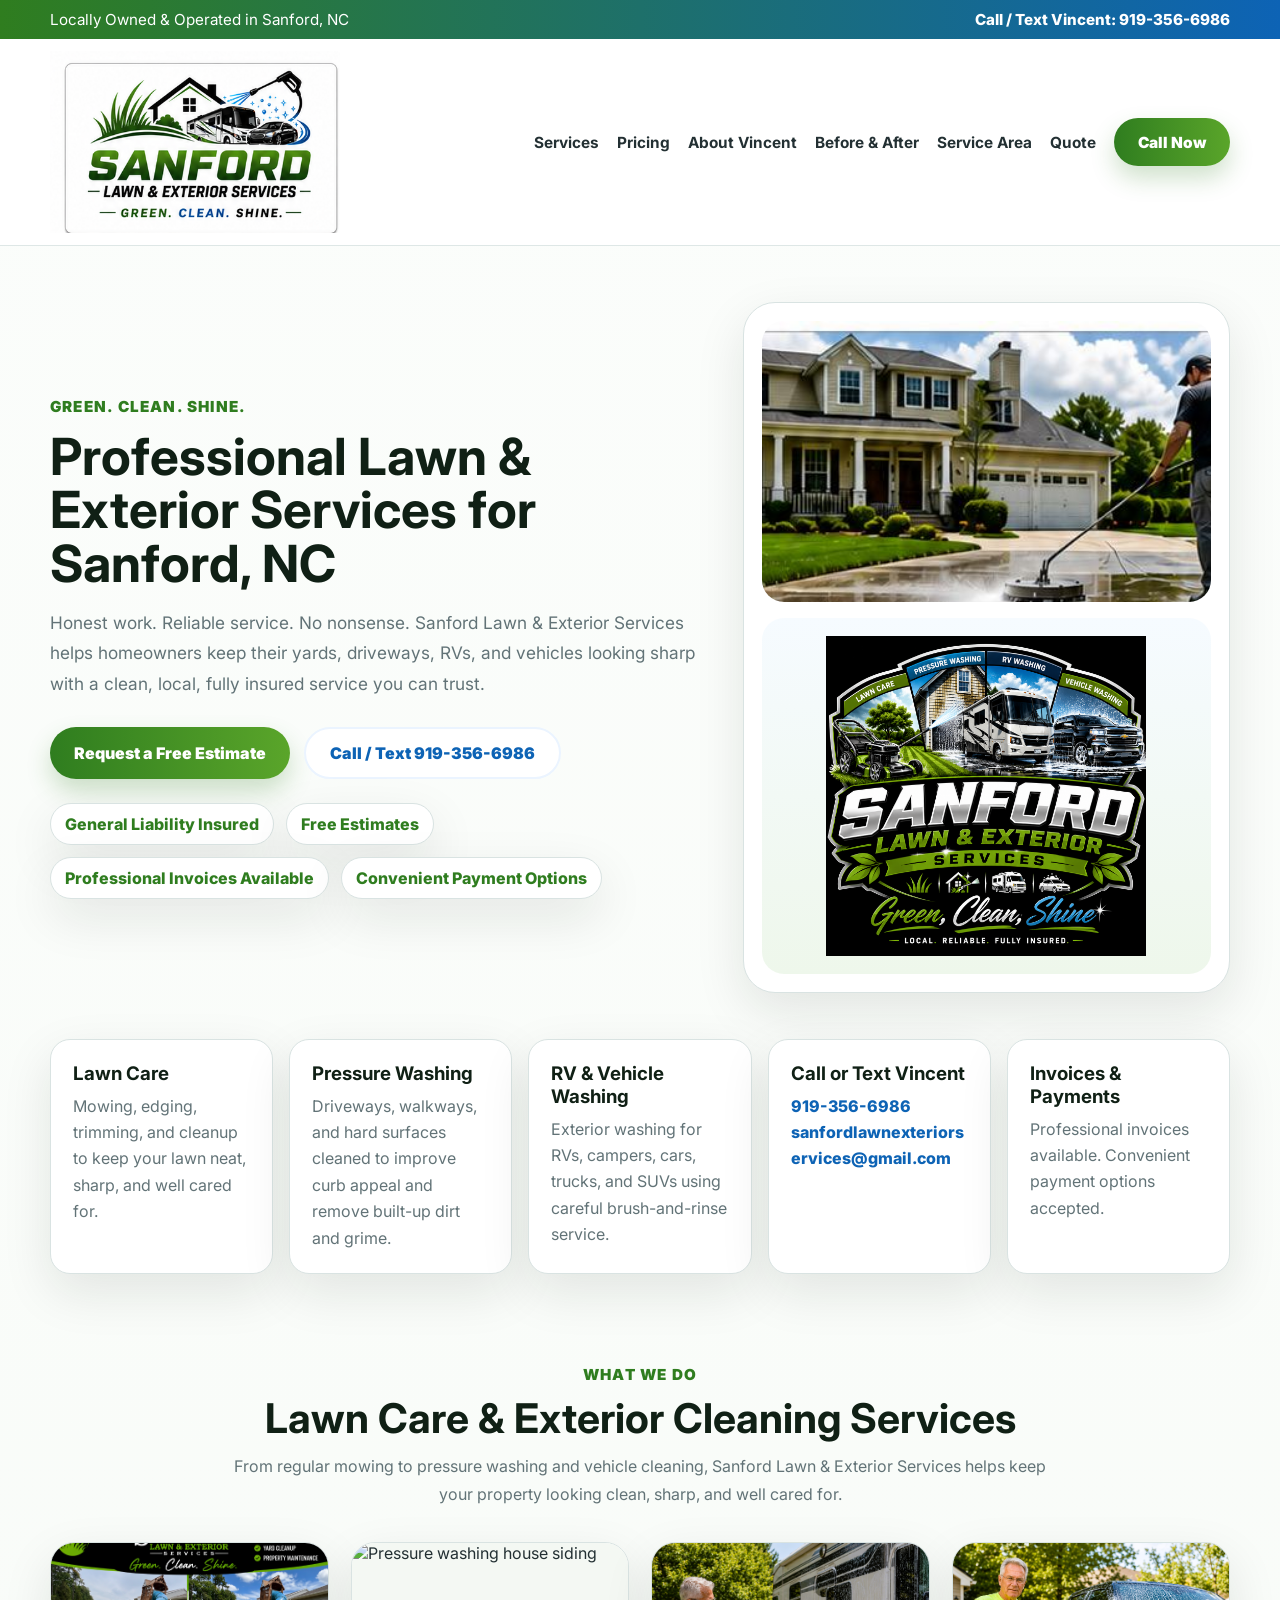
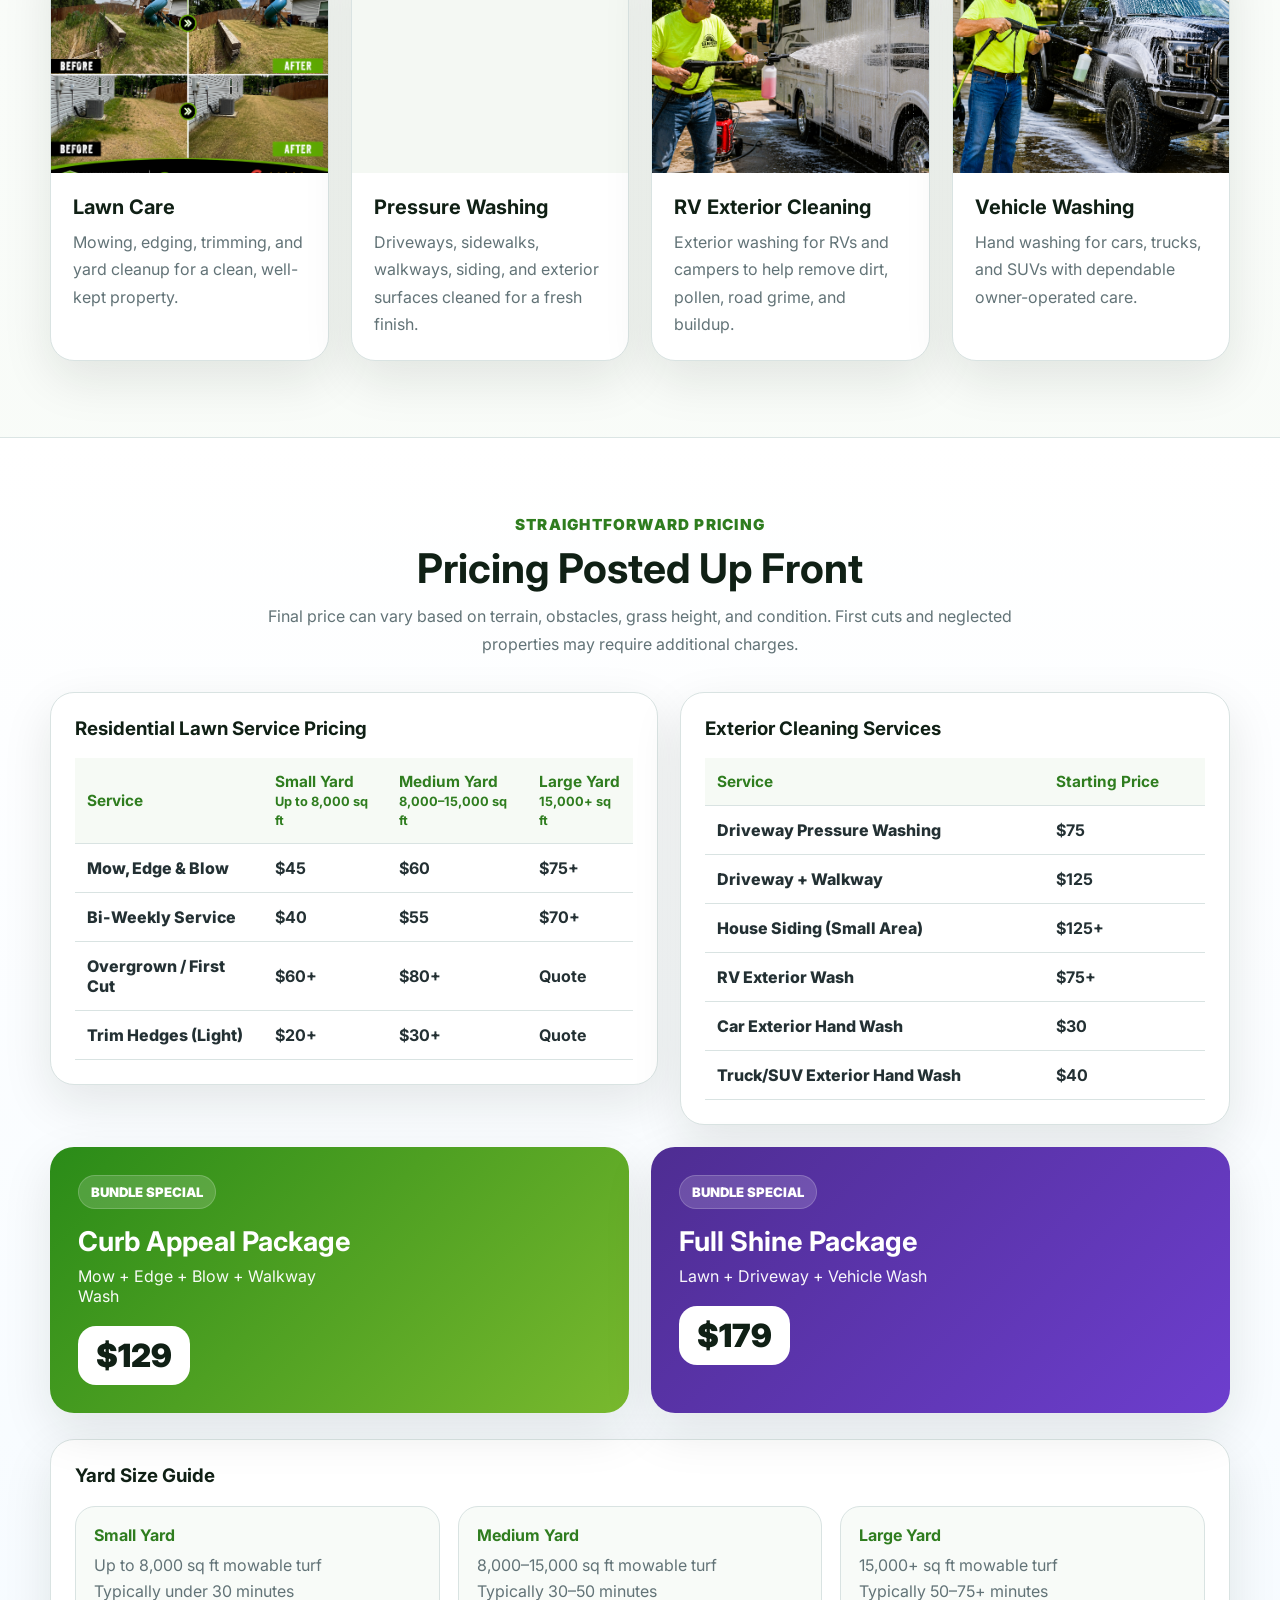
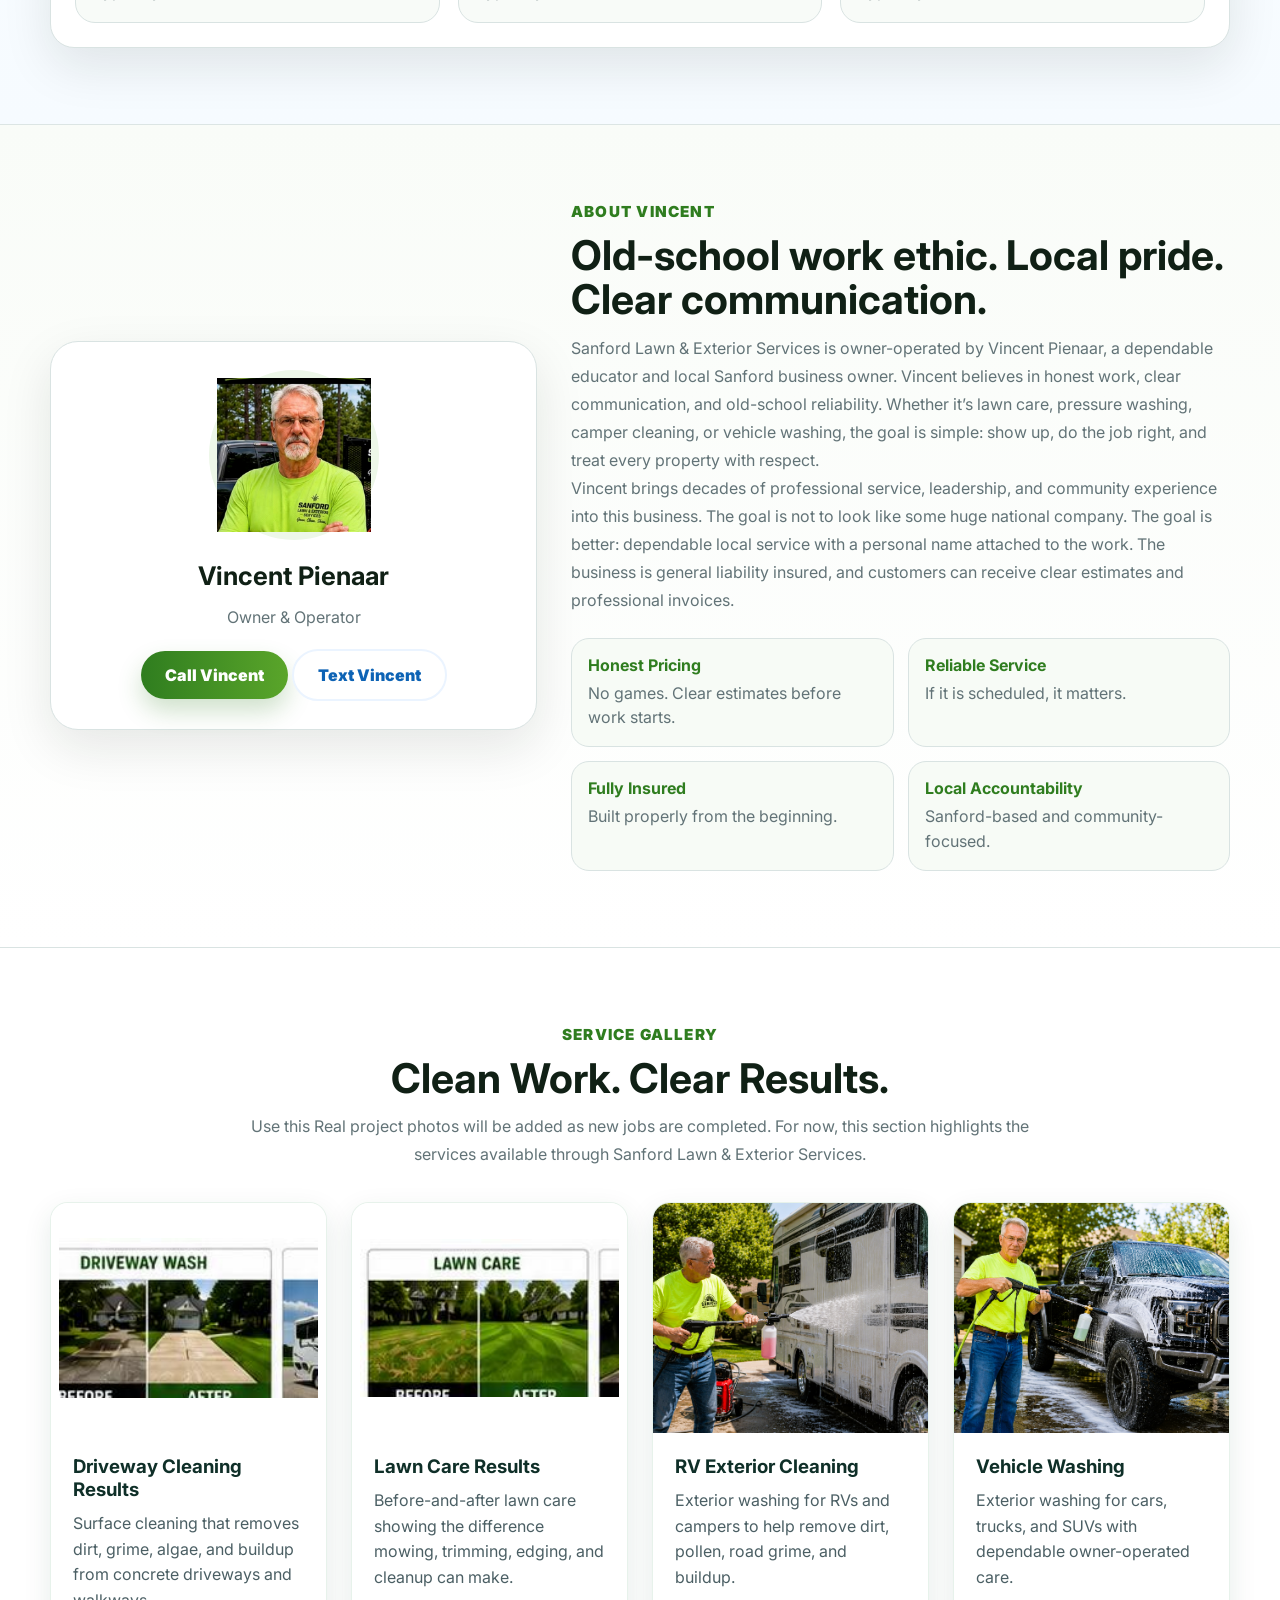
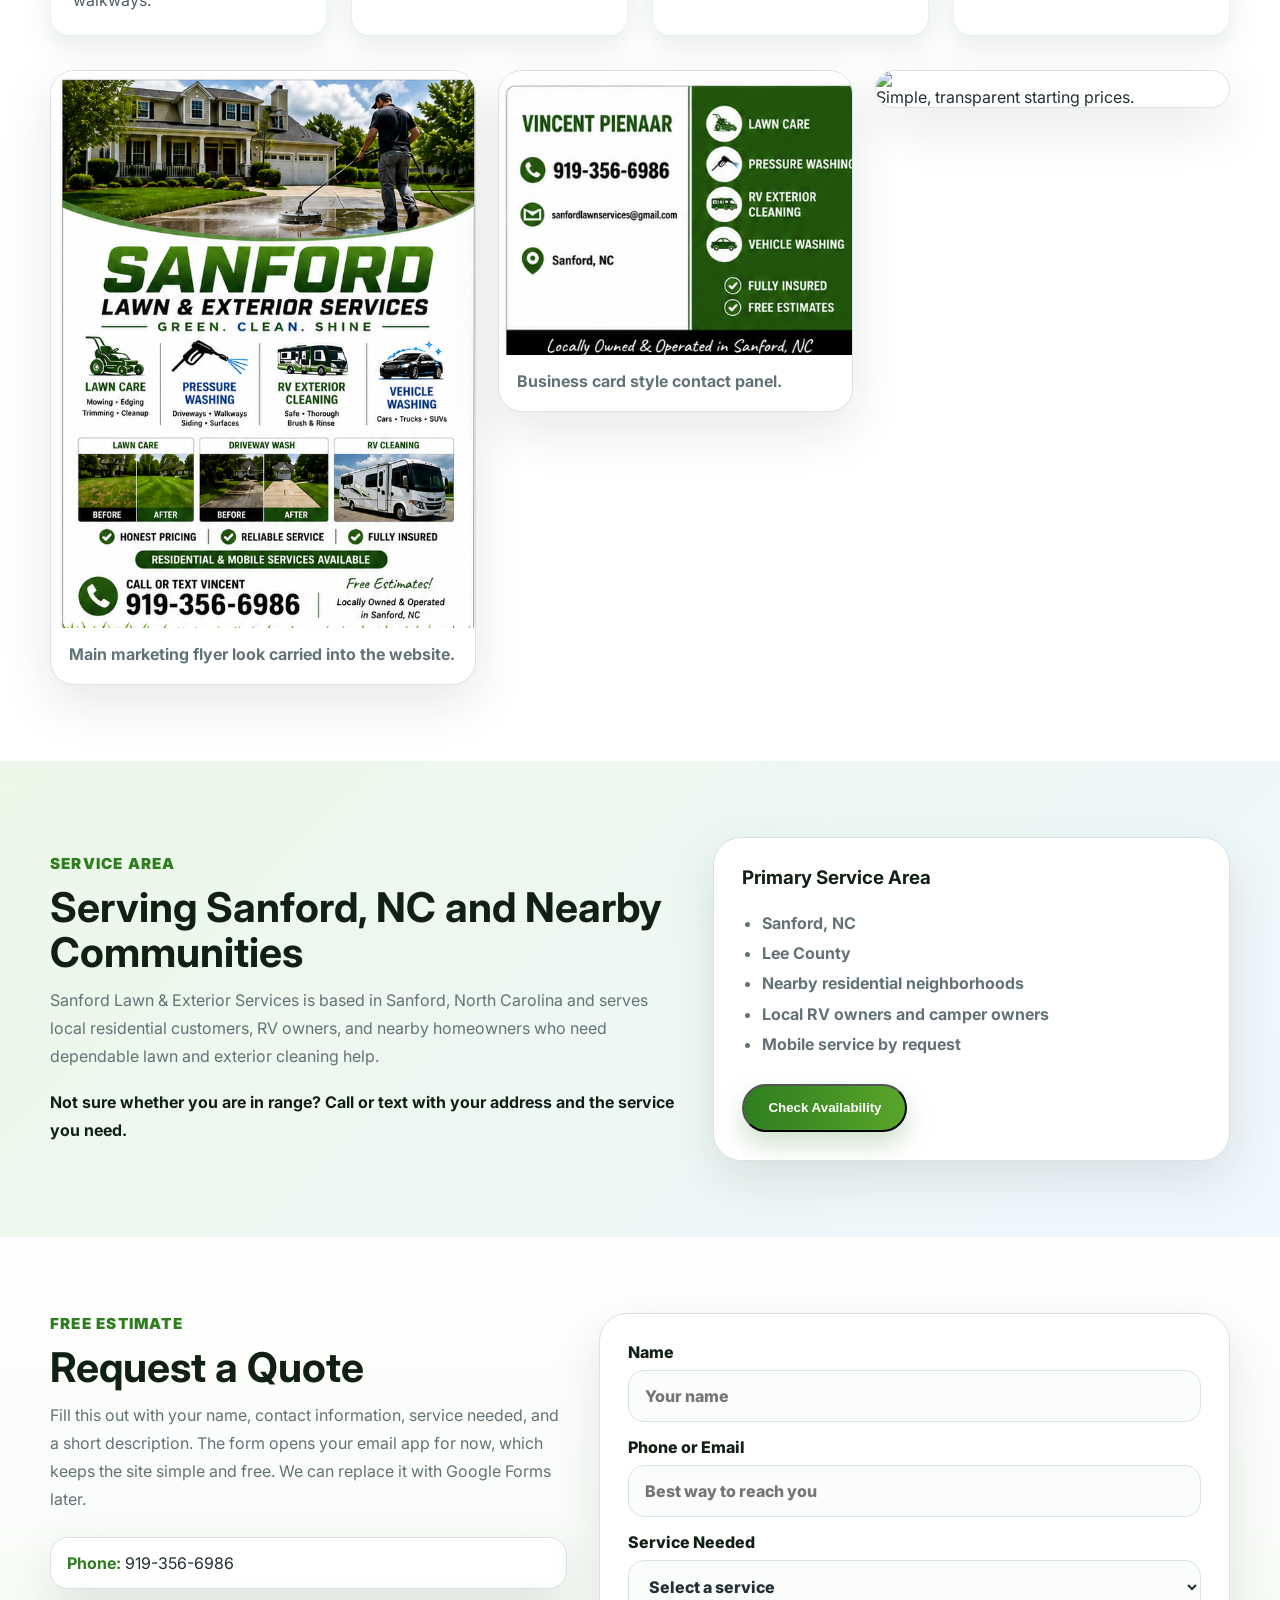
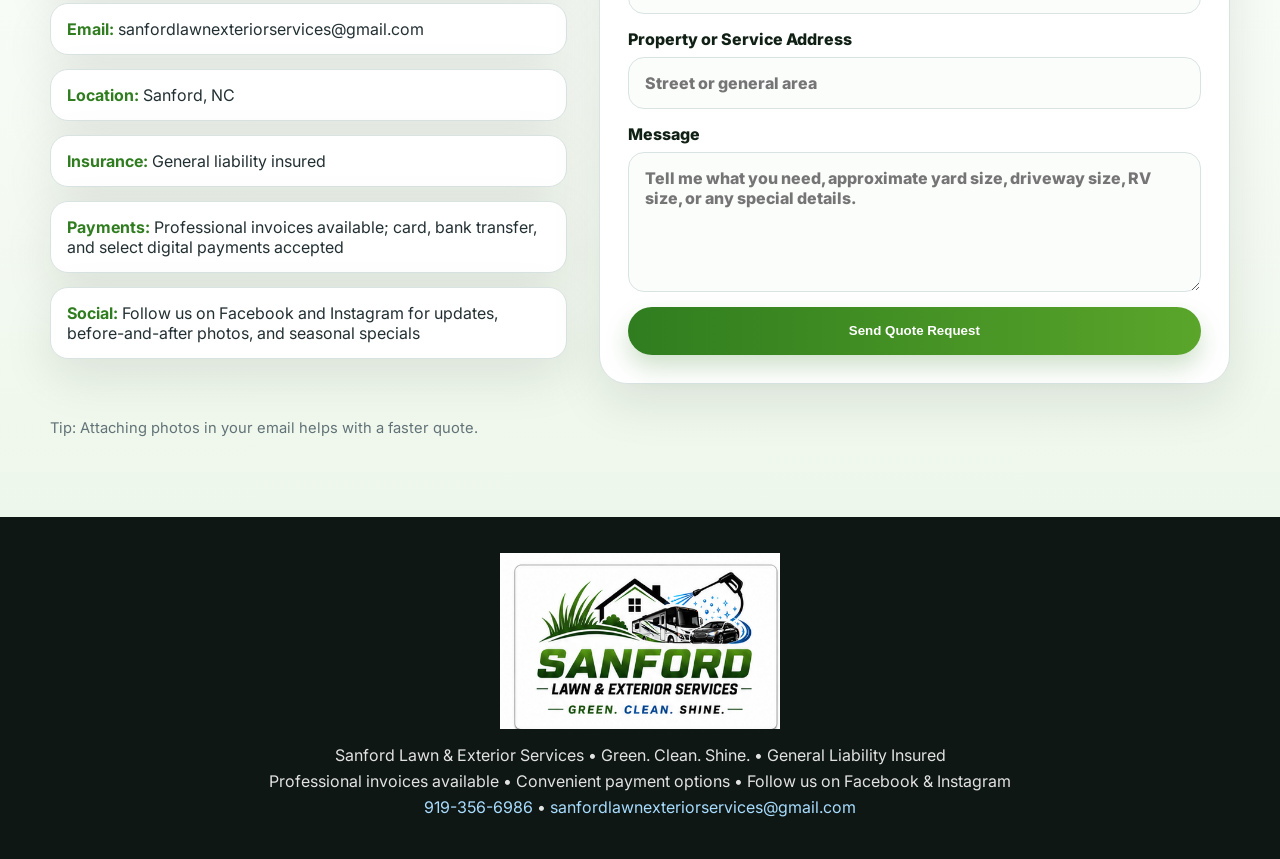
==== index.html @ 67dcd7ed "Update index.html Replace old pricing image with new starting prices" ====
<!DOCTYPE html>
<html lang="en">
<head>
  <meta charset="UTF-8" />
  <meta name="viewport" content="width=device-width, initial-scale=1.0" />

  <title>Sanford Lawn & Exterior Services | Lawn Care, Pressure Washing, RV & Vehicle Washing</title>
  <meta name="description" content="Sanford Lawn & Exterior Services provides lawn care, pressure washing, RV exterior cleaning, camper washing, and vehicle washing in Sanford, NC. Fully insured. Free estimates. Call or text Vincent." />
  <meta name="keywords" content="Sanford NC lawn care, Sanford NC lawn service, pressure washing Sanford NC, RV washing Sanford NC, vehicle washing Sanford NC, lawn mowing Sanford NC" />

  <link rel="preconnect" href="https://fonts.googleapis.com">
  <link rel="preconnect" href="https://fonts.gstatic.com" crossorigin>
  <link href="https://fonts.googleapis.com/css2?family=Inter:wght@400;500;600;700;800;900&family=Kaushan+Script&display=swap" rel="stylesheet">
  <link rel="stylesheet" href="styles.css" />
</head>

<body>
  <div class="topbar">
    <div class="container topbar-inner">
      <span>Locally Owned & Operated in Sanford, NC</span>
      <a href="tel:9193566986">Call / Text Vincent: 919-356-6986</a>
    </div>
  </div>

  <header class="site-header">
    <div class="container header-inner">
      <a class="brand" href="#home" aria-label="Sanford Lawn & Exterior Services home">
        <img src="clean-logo.png" alt="Sanford Lawn & Exterior Services logo" />
      </a>

      <button class="menu-toggle" aria-label="Toggle menu">☰</button>

      <nav class="site-nav">
        <a href="#services">Services</a>
        <a href="#pricing">Pricing</a>
        <a href="#about">About Vincent</a>
        <a href="#gallery">Before & After</a>
        <a href="#areas">Service Area</a>
        <a href="#quote">Quote</a>
        <a class="btn btn-primary nav-cta" href="tel:9193566986">Call Now</a>
      </nav>
    </div>
  </header>

  <main>
    <section class="hero" id="home">
      <div class="container hero-grid">
        <div class="hero-copy">
          <div class="eyebrow">Green. Clean. Shine.</div>
          <h1>Professional Lawn & Exterior Services for Sanford, NC</h1>
          <p>
            Honest work. Reliable service. No nonsense. Sanford Lawn & Exterior Services helps homeowners keep their yards, driveways, RVs, and vehicles looking sharp with a clean, local, fully insured service you can trust.
          </p>

          <div class="hero-actions">
            <a class="btn btn-primary" href="#quote">Request a Free Estimate</a>
            <a class="btn btn-secondary" href="tel:9193566986">Call / Text 919-356-6986</a>
          </div>

          <ul class="trust-list">
            <li>General Liability Insured</li>
            <li>Free Estimates</li>
            <li>Professional Invoices Available</li>
            <li>Convenient Payment Options</li>
          </ul>
        </div>

        <div class="hero-card">
          <img class="hero-photo" src="hero-pressure-wash.jpg" alt="Pressure washing service at a home in Sanford, NC" />
          <div class="hero-badge">
            <img src="detailed-badge-logo.png" alt="Sanford Lawn & Exterior Services badge logo" />
          </div>
        </div>
      </div>
    </section>

    <section class="quick-info">
      <div class="container quick-grid">
        <article>
          <h3>Lawn Care</h3>
          <p>Mowing, edging, trimming, and cleanup to keep your lawn neat, sharp, and well cared for.</p>
        </article>
        <article>
          <h3>Pressure Washing</h3>
          <p>Driveways, walkways, and hard surfaces cleaned to improve curb appeal and remove built-up dirt and grime.</p>
        </article>
        <article>
          <h3>RV & Vehicle Washing</h3>
          <p>Exterior washing for RVs, campers, cars, trucks, and SUVs using careful brush-and-rinse service.</p>
        </article>
        <article>
          <h3>Call or Text Vincent</h3>
          <p><a href="tel:9193566986">919-356-6986</a><br><a href="mailto:sanfordlawnexteriorservices@gmail.com">sanfordlawnexteriorservices@gmail.com</a></p>
        </article>
        <article>
          <h3>Invoices & Payments</h3>
          <p>Professional invoices available. Convenient payment options accepted.</p>
        </article>
      </div>
    </section>

    <section class="section" id="services">
      <div class="container">
        <div class="section-heading">
          <span class="eyebrow">What We Do</span>
          <h2>Lawn Care & Exterior Cleaning Services</h2>
          <p>From regular mowing to pressure washing and vehicle cleaning, Sanford Lawn & Exterior Services helps keep your property looking clean, sharp, and well cared for.</p>
        </div>

        <div class="service-grid">

  <article class="service-card">
 <img
  src="lawn-results.png?v=2"
  alt="Lawn care before and after results"
/>
    <div class="service-body">
      <h3>Lawn Care</h3>
      <p>Mowing, edging, trimming, and yard cleanup for a clean, well-kept property.</p>
    </div>
  </article>

  <article class="service-card">
    <img 
      src="https://images.pexels.com/photos/5652626/pexels-photo-5652626.jpeg?auto=compress&cs=tinysrgb&w=900" 
      alt="Pressure washing house siding"
    />
    <div class="service-body">
      <h3>Pressure Washing</h3>
      <p>Driveways, sidewalks, walkways, siding, and exterior surfaces cleaned for a fresh finish.</p>
    </div>
  </article>

  <article class="service-card">
  <img
  src="rv-washing.png"
  alt="RV exterior cleaning with foam cannon and pressure washer"
/>
    <div class="service-body">
      <h3>RV Exterior Cleaning</h3>
      <p>Exterior washing for RVs and campers to help remove dirt, pollen, road grime, and buildup.</p>
    </div>
  </article>

  <article class="service-card">
  <img
  src="truck-washing.png"
  alt="Truck exterior washing with foam cannon and pressure washer"
/>
    <div class="service-body">
      <h3>Vehicle Washing</h3>
      <p>Hand washing for cars, trucks, and SUVs with dependable owner-operated care.</p>
    </div>
  </article>

</div>
          </article>
        </div>
      </div>
    </section>

    <section class="section light-section" id="pricing">
      <div class="container">
        <div class="section-heading">
          <span class="eyebrow">Straightforward Pricing</span>
          <h2>Pricing Posted Up Front</h2>
          <p>Final price can vary based on terrain, obstacles, grass height, and condition. First cuts and neglected properties may require additional charges.</p>
        </div>

        <div class="pricing-grid">
          <div class="pricing-card">
            <h3>Residential Lawn Service Pricing</h3>
            <div class="table-wrap">
              <table>
                <thead>
                  <tr>
                    <th>Service</th>
                    <th>Small Yard<br><small>Up to 8,000 sq ft</small></th>
                    <th>Medium Yard<br><small>8,000–15,000 sq ft</small></th>
                    <th>Large Yard<br><small>15,000+ sq ft</small></th>
                  </tr>
                </thead>
                <tbody>
                  <tr><td>Mow, Edge & Blow</td><td>$45</td><td>$60</td><td>$75+</td></tr>
                  <tr><td>Bi-Weekly Service</td><td>$40</td><td>$55</td><td>$70+</td></tr>
                  <tr><td>Overgrown / First Cut</td><td>$60+</td><td>$80+</td><td>Quote</td></tr>
                  <tr><td>Trim Hedges (Light)</td><td>$20+</td><td>$30+</td><td>Quote</td></tr>
                </tbody>
              </table>
            </div>
          </div>

          <div class="pricing-card">
            <h3>Exterior Cleaning Services</h3>
            <div class="table-wrap">
              <table>
                <thead>
                  <tr><th>Service</th><th>Starting Price</th></tr>
                </thead>
                <tbody>
                  <tr><td>Driveway Pressure Washing</td><td>$75</td></tr>
                  <tr><td>Driveway + Walkway</td><td>$125</td></tr>
                  <tr><td>House Siding (Small Area)</td><td>$125+</td></tr>
                  <tr><td>RV Exterior Wash</td><td>$75+</td></tr>
                  <tr><td>Car Exterior Hand Wash</td><td>$30</td></tr>
                  <tr><td>Truck/SUV Exterior Hand Wash</td><td>$40</td></tr>
                </tbody>
              </table>
            </div>
          </div>
        </div>

        <div class="bundle-grid">
          <div class="bundle-card bundle-green">
            <span class="bundle-label">Bundle Special</span>
            <h3>Curb Appeal Package</h3>
            <p>Mow + Edge + Blow + Walkway Wash</p>
            <div class="price-tag">$129</div>
          </div>

          <div class="bundle-card bundle-purple">
            <span class="bundle-label">Bundle Special</span>
            <h3>Full Shine Package</h3>
            <p>Lawn + Driveway + Vehicle Wash</p>
            <div class="price-tag">$179</div>
          </div>
        </div>

        <div class="yard-guide">
          <h3>Yard Size Guide</h3>
          <div class="yard-grid">
            <article>
              <h4>Small Yard</h4>
              <p>Up to 8,000 sq ft mowable turf<br>Typically under 30 minutes</p>
            </article>
            <article>
              <h4>Medium Yard</h4>
              <p>8,000–15,000 sq ft mowable turf<br>Typically 30–50 minutes</p>
            </article>
            <article>
              <h4>Large Yard</h4>
              <p>15,000+ sq ft mowable turf<br>Typically 50–75+ minutes</p>
            </article>
          </div>
        </div>
      </div>
    </section>

    <section class="section about-vincent" id="about">
      <div class="container about-grid">
        <div class="about-card">
          <div class="portrait-placeholder">
           <img  src="vincent-headshot-new.jpg" alt="Vincent Pienaar, owner and operator of Sanford Lawn and Exterior Services"/>
          </div>
          <h3>Vincent Pienaar</h3>
          <p>Owner & Operator</p>
         <a class="btn btn-primary" href="tel:9193566986">Call Vincent</a>
<a class="btn btn-secondary" href="sms:9193566986">Text Vincent</a>
        </div>

        <div class="about-copy">
          <span class="eyebrow">About Vincent</span>
          <h2>Old-school work ethic. Local pride. Clear communication.</h2>
          <p>
            Sanford Lawn & Exterior Services is owner-operated by Vincent Pienaar, a dependable educator and local Sanford business owner. Vincent believes in honest work, clear communication, and old-school reliability. Whether it’s lawn care, pressure washing, camper cleaning, or vehicle washing, the goal is simple: show up, do the job right, and treat every property with respect.
          </p>
          <p>
            Vincent brings decades of professional service, leadership, and community experience into this business. The goal is not to look like some huge national company. The goal is better: dependable local service with a personal name attached to the work. The business is general liability insured, and customers can receive clear estimates and professional invoices.
          </p>
          <div class="about-points">
            <div><strong>Honest Pricing</strong><span>No games. Clear estimates before work starts.</span></div>
            <div><strong>Reliable Service</strong><span>If it is scheduled, it matters.</span></div>
            <div><strong>Fully Insured</strong><span>Built properly from the beginning.</span></div>
            <div><strong>Local Accountability</strong><span>Sanford-based and community-focused.</span></div>
          </div>
        </div>
      </div>
    </section>

    <section class="section gallery-section" id="gallery">
      <div class="container">
        <div class="section-heading">
          <span class="eyebrow">SERVICE GALLERY</span>
          <h2>Clean Work. Clear Results.</h2>
          <p>Use this Real project photos will be added as new jobs are completed. For now, this section highlights the services available through Sanford Lawn & Exterior Services.</p>
        </div>

        <div class="before-after-grid">

 <article class="before-card image-contain">
  <img
    src="driveway-before-after.jpg"
    alt="Driveway cleaning before and after result"
  />
  <div>
    <h3>Driveway Cleaning Results</h3>
    <p>Surface cleaning that removes dirt, grime, algae, and buildup from concrete driveways and walkways.</p>
  </div>
</article>

<article class="before-card image-contain">
  <img
    src="lawn-before-after.jpg"
    alt="Lawn care before and after result"
  />
  <div>
    <h3>Lawn Care Results</h3>
    <p>Before-and-after lawn care showing the difference mowing, trimming, edging, and cleanup can make.</p>
  </div>
</article>

<article class="before-card">
  <img
    src="rv-washing.png"
    alt="RV exterior cleaning with foam cannon and pressure washer"
  />
  <div>
    <h3>RV Exterior Cleaning</h3>
    <p>Exterior washing for RVs and campers to help remove dirt, pollen, road grime, and buildup.</p>
  </div>
</article>

<article class="before-card">
  <img
    src="truck-washing.png"
    alt="Truck exterior washing with foam cannon and pressure washer"
  />
  <div>
    <h3>Vehicle Washing</h3>
    <p>Exterior washing for cars, trucks, and SUVs with dependable owner-operated care.</p>
  </div>
</article>

</div>

        <div class="gallery-grid marketing-gallery">
          <figure class="gallery-item featured-card">
            <img src="flyer-main.png" alt="Main marketing flyer for Sanford Lawn & Exterior Services" />
            <figcaption>Main marketing flyer look carried into the website.</figcaption>
          </figure>
          <figure class="gallery-item">
            <img src="contact-card.png" alt="Business card style contact panel" />
            <figcaption>Business card style contact panel.</figcaption>
          </figure>
          <figure class="gallery-item">
            <img src="src="pricing-2026.png"alt="Sanford Lawn and Exterior Services starting prices for lawn care, exterior cleaning, RV washing, and vehicle washing"
            <figcaption>Simple, transparent starting prices.</figcaption>
          </figure>
        </div>
      </div>
    </section>

    <section class="section service-area" id="areas">
      <div class="container area-grid">
        <div>
          <span class="eyebrow">Service Area</span>
          <h2>Serving Sanford, NC and Nearby Communities</h2>
          <p>
            Sanford Lawn & Exterior Services is based in Sanford, North Carolina and serves local residential customers, RV owners, and nearby homeowners who need dependable lawn and exterior cleaning help.
          </p>
          <p class="area-note">
            Not sure whether you are in range? Call or text with your address and the service you need.
          </p>
        </div>

        <div class="area-card">
          <h3>Primary Service Area</h3>
          <ul>
            <li>Sanford, NC</li>
            <li>Lee County</li>
            <li>Nearby residential neighborhoods</li>
            <li>Local RV owners and camper owners</li>
            <li>Mobile service by request</li>
          </ul>
          <button class="btn btn-primary" type="button" onclick="checkServiceArea()">Check Availability</button>
        </div>
      </div>
    </section>

    <section class="section quote-section" id="quote">
      <div class="container quote-grid">
        <div>
          <span class="eyebrow">Free Estimate</span>
          <h2>Request a Quote</h2>
          <p>
            Fill this out with your name, contact information, service needed, and a short description. The form opens your email app for now, which keeps the site simple and free. We can replace it with Google Forms later.
          </p>
          <div class="contact-list">
            <a href="tel:9193566986"><strong>Phone:</strong> 919-356-6986</a>
            <a href="mailto:sanfordlawnexteriorservices@gmail.com"><strong>Email:</strong> sanfordlawnexteriorservices@gmail.com</a>
            <span><strong>Location:</strong> Sanford, NC</span>
            <span><strong>Insurance:</strong> General liability insured</span>
            <span><strong>Payments:</strong> Professional invoices available; card, bank transfer, and select digital payments accepted</span>
            <span><strong>Social:</strong> Follow us on Facebook and Instagram for updates, before-and-after photos, and seasonal specials</span>
          </div>
        </div>

        <form class="quote-form" action="https://formspree.io/f/mrejwbop" method="POST">
  <input type="hidden" name="_subject" value="New Quote Request - Sanford Lawn & Exterior Services">

  <label>
    Name
    <input type="text" name="Name" placeholder="Your name" required />
  </label>

  <label>
    Phone or Email
    <input type="text" name="Contact" placeholder="Best way to reach you" required />
  </label>

  <label>
    Service Needed
    <select name="Service" required>
      <option value="">Select a service</option>
      <option>Lawn mowing / edging</option>
      <option>Pressure washing</option>
      <option>Driveway + walkway wash</option>
      <option>RV exterior wash</option>
      <option>Vehicle wash</option>
      <option>Bundle package</option>
      <option>Other / not sure</option>
    </select>
  </label>

  <label>
    Property or Service Address
    <input type="text" name="Address" placeholder="Street or general area" />
  </label>

  <label>
    Message
    <textarea name="Message" placeholder="Tell me what you need, approximate yard size, driveway size, RV size, or any special details." required></textarea>
  </label>

  <button class="btn btn-primary" type="submit">Send Quote Request</button>
</form>

          <p class="form-note">Tip: Attaching photos in your email helps with a faster quote.</p>
        </form>
      </div>
    </section>
  </main>

  <footer class="site-footer">
    <div class="container footer-inner">
      <img src="clean-logo.png" alt="Sanford Lawn & Exterior Services logo" />
      <p>Sanford Lawn & Exterior Services • Green. Clean. Shine. • General Liability Insured</p>
      <p>Professional invoices available • Convenient payment options • Follow us on Facebook & Instagram</p>
      <p><a href="tel:9193566986">919-356-6986</a> • <a href="mailto:sanfordlawnexteriorservices@gmail.com">sanfordlawnexteriorservices@gmail.com</a></p>
    </div>
  </footer>

  <script src="script.js"></script>
<script>
  function checkServiceArea() {
    const location = prompt("Enter your city, neighborhood, or ZIP code to check service availability:");

    if (!location) {
      alert("No problem. You can still call or text 919-356-6986 to check availability.");
      return;
    }

    const input = location.toLowerCase().trim();

    const primaryAreas = [
      "sanford",
      "27330",
      "27332",
      "lee county",
      "broadway",
      "lemon springs",
      "tramway",
      "jonesboro",
      "colon",
      "carolina trace"
    ];

    const nearbyAreas = [
      "cameron",
      "olivia",
      "vass",
      "moncure",
      "gulf",
      "goldston"
    ];

    const isPrimary = primaryAreas.some(area => input.includes(area));
    const isNearby = nearbyAreas.some(area => input.includes(area));

    if (isPrimary) {
      alert("Good news! You are likely within our primary service area. Please call/text 919-356-6986 or submit a quote request so we can confirm details.");
    } else if (isNearby) {
      alert("You may be within our extended service area. Please call/text 919-356-6986 with your address so we can confirm availability.");
    } else {
      alert("You may be outside our regular service area, but feel free to call/text 919-356-6986. We may still be able to help depending on the job and schedule.");
    }
  }
</script>
</body>
</html>
---- styles.css ----
:root {
  --green: #2f7d1f;
  --green-bright: #5aa52a;
  --green-soft: #edf7e8;
  --blue: #0d63b5;
  --blue-soft: #ebf4ff;
  --purple: #482b8d;
  --dark: #102015;
  --text: #233033;
  --muted: #627377;
  --border: #d9e3e2;
  --white: #ffffff;
  --shadow: 0 18px 50px rgba(16, 32, 21, 0.10);
  --radius: 24px;
}

* { box-sizing: border-box; }
html { scroll-behavior: smooth; }
body {
  margin: 0;
  font-family: 'Inter', sans-serif;
  color: var(--text);
  background: linear-gradient(180deg, #fbfdfb 0%, #f2f8f1 100%);
}
img { max-width: 100%; display: block; }
a { color: inherit; text-decoration: none; }
.container { width: min(1180px, calc(100% - 32px)); margin: 0 auto; }

.topbar {
  background: linear-gradient(90deg, var(--green) 0%, var(--blue) 100%);
  color: white;
  font-size: 0.95rem;
}
.topbar-inner {
  display: flex;
  justify-content: space-between;
  gap: 16px;
  align-items: center;
  padding: 10px 0;
}
.topbar a { font-weight: 800; }

.site-header {
  position: sticky;
  top: 0;
  z-index: 50;
  background: rgba(255, 255, 255, 0.94);
  backdrop-filter: blur(14px);
  border-bottom: 1px solid rgba(217, 227, 226, 0.85);
}
.header-inner {
  display: flex;
  align-items: center;
  justify-content: space-between;
  padding: 12px 0;
  gap: 18px;
}
.brand img { width: 290px; max-width: 100%; }
.site-nav {
  display: flex;
  align-items: center;
  gap: 18px;
  font-weight: 700;
  font-size: 0.96rem;
}
.site-nav a:hover { color: var(--green); }
.menu-toggle {
  display: none;
  border: 0;
  background: var(--green-soft);
  color: var(--green);
  padding: 10px 14px;
  border-radius: 12px;
  font-size: 1.2rem;
  cursor: pointer;
}

.btn {
  display: inline-flex;
  align-items: center;
  justify-content: center;
  border-radius: 999px;
  padding: 14px 24px;
  font-weight: 900;
  transition: transform 0.2s ease, box-shadow 0.2s ease;
  text-align: center;
  min-height: 48px;
}
.btn:hover { transform: translateY(-2px); }
.btn-primary {
  background: linear-gradient(90deg, var(--green) 0%, var(--green-bright) 100%);
  color: white;
  box-shadow: 0 12px 25px rgba(47, 125, 31, 0.23);
}
.btn-secondary {
  background: white;
  color: var(--blue);
  border: 2px solid var(--blue-soft);
}

.hero { padding: 56px 0 36px; }
.hero-grid {
  display: grid;
  grid-template-columns: 1.15fr 0.85fr;
  gap: 34px;
  align-items: center;
}
.eyebrow {
  display: inline-block;
  font-size: 0.95rem;
  font-weight: 900;
  letter-spacing: 0.08em;
  text-transform: uppercase;
  color: var(--green);
}
.hero h1 {
  font-size: clamp(2.4rem, 4vw, 4.4rem);
  line-height: 1.05;
  margin: 14px 0 16px;
  color: var(--dark);
}
.hero p {
  font-size: 1.08rem;
  line-height: 1.75;
  color: var(--muted);
  max-width: 62ch;
}
.hero-actions {
  display: flex;
  flex-wrap: wrap;
  gap: 14px;
  margin-top: 28px;
}
.trust-list {
  display: flex;
  flex-wrap: wrap;
  gap: 12px;
  padding: 0;
  margin: 24px 0 0;
  list-style: none;
}
.trust-list li {
  background: white;
  border: 1px solid var(--border);
  box-shadow: var(--shadow);
  border-radius: 999px;
  padding: 10px 14px;
  font-weight: 800;
  color: var(--green);
}
.hero-card {
  background: white;
  border: 1px solid var(--border);
  border-radius: 32px;
  padding: 18px;
  box-shadow: var(--shadow);
}
.hero-photo {
  width: 100%;
  border-radius: 22px;
  aspect-ratio: 16/10;
  object-fit: cover;
}
.hero-badge {
  margin-top: 16px;
  background: linear-gradient(180deg, #f6fbff 0%, #eef7eb 100%);
  border-radius: 22px;
  padding: 18px;
}
.hero-badge img { width: min(320px, 100%); margin: 0 auto; }

.quick-info { padding: 10px 0 14px; }
.quick-grid {
  display: grid;
  grid-template-columns: repeat(auto-fit, minmax(220px, 1fr));
  gap: 16px;
}
.quick-grid article {
  background: white;
  padding: 22px;
  border: 1px solid var(--border);
  border-radius: 20px;
  box-shadow: var(--shadow);
}
.quick-grid h3 { margin: 0 0 8px; color: var(--dark); }
.quick-grid p { margin: 0; color: var(--muted); line-height: 1.65; }
.quick-grid a { color: var(--blue); font-weight: 800; }

.section { padding: 76px 0; }
.light-section {
  background: linear-gradient(180deg, #ffffff 0%, #f6fbff 100%);
  border-top: 1px solid rgba(217,227,226,0.9);
  border-bottom: 1px solid rgba(217,227,226,0.9);
}
.section-heading {
  text-align: center;
  max-width: 820px;
  margin: 0 auto 34px;
}
.section-heading.align-left {
  text-align: left;
  margin-left: 0;
}
.section-heading h2,
.about-copy h2,
.area-grid h2,
.quote-grid h2 {
  font-size: clamp(2rem, 3.2vw, 3rem);
  margin: 12px 0;
  color: var(--dark);
  line-height: 1.08;
}
.section-heading p,
.about-copy p,
.area-grid p,
.quote-grid p {
  color: var(--muted);
  line-height: 1.75;
  margin: 0;
}

.service-grid {
  display: grid;
  grid-template-columns: repeat(4, 1fr);
  gap: 22px;
}
.service-card {
  overflow: hidden;
  background: white;
  border-radius: 24px;
  border: 1px solid var(--border);
  box-shadow: var(--shadow);
}
.service-card img {
  width: 100%;
  height: 230px;
  object-fit: cover;
  display: block;
  background: #f4f8f3;
}
.logo-card img { object-fit: contain; padding: 18px; }
.service-body { padding: 22px; }
.service-body h3 {
  margin: 0 0 10px;
  font-size: 1.25rem;
  color: var(--dark);
}
.service-body p {
  margin: 0;
  color: var(--muted);
  line-height: 1.7;
}

.pricing-grid {
  display: grid;
  grid-template-columns: 1.15fr 0.85fr;
  gap: 22px;
  align-items: start;
}
.pricing-card {
  background: white;
  border: 1px solid var(--border);
  border-radius: 24px;
  box-shadow: var(--shadow);
  padding: 24px;
}
.pricing-card h3 { margin: 0 0 18px; color: var(--dark); }
.table-wrap { overflow-x: auto; -webkit-overflow-scrolling: touch; }
table { width: 100%; border-collapse: collapse; min-width: 500px; }
th, td {
  padding: 14px 12px;
  border-bottom: 1px solid var(--border);
  text-align: left;
}
th {
  background: #f6faf5;
  color: var(--green);
  font-size: 0.96rem;
}
td { font-weight: 700; }
td:first-child { color: var(--text); font-weight: 800; }

.bundle-grid {
  display: grid;
  grid-template-columns: repeat(2, 1fr);
  gap: 22px;
  margin-top: 22px;
}
.bundle-card {
  border-radius: 24px;
  padding: 28px;
  color: white;
  position: relative;
  overflow: hidden;
  box-shadow: var(--shadow);
}
.bundle-green { background: linear-gradient(135deg, #2a8b18 0%, #79b92e 100%); }
.bundle-purple { background: linear-gradient(135deg, #4e2d92 0%, #6d3ece 100%); }
.bundle-label {
  display: inline-block;
  background: rgba(255,255,255,0.16);
  border: 1px solid rgba(255,255,255,0.18);
  padding: 8px 12px;
  border-radius: 999px;
  font-size: 0.82rem;
  font-weight: 900;
  text-transform: uppercase;
}
.bundle-card h3 { font-size: 1.7rem; margin: 16px 0 8px; }
.bundle-card p { margin: 0; max-width: 28ch; opacity: 0.96; }
.price-tag {
  margin-top: 20px;
  display: inline-flex;
  background: white;
  color: var(--dark);
  font-weight: 900;
  font-size: 2rem;
  padding: 10px 18px;
  border-radius: 18px;
}
.yard-guide {
  margin-top: 26px;
  background: white;
  border: 1px solid var(--border);
  border-radius: 24px;
  padding: 24px;
  box-shadow: var(--shadow);
}
.yard-guide h3 { margin-top: 0; color: var(--dark); }
.yard-grid {
  display: grid;
  grid-template-columns: repeat(3, 1fr);
  gap: 18px;
}
.yard-grid article {
  background: #f8fbf8;
  border: 1px solid var(--border);
  border-radius: 20px;
  padding: 18px;
}
.yard-grid h4 { margin: 0 0 8px; color: var(--green); }
.yard-grid p { margin: 0; color: var(--muted); line-height: 1.6; }

.about-vincent {
  background: linear-gradient(180deg, #f9fcf8 0%, #ffffff 100%);
}
.about-grid {
  display: grid;
  grid-template-columns: 0.85fr 1.15fr;
  gap: 34px;
  align-items: center;
}
.about-card {
  background: white;
  border: 1px solid var(--border);
  border-radius: 28px;
  box-shadow: var(--shadow);
  padding: 28px;
  text-align: center;
}
.portrait-placeholder {
  width: 170px;
  height: 170px;
  margin: 0 auto 20px;
  border-radius: 50%;
  background:
    radial-gradient(circle at 30% 20%, #fff, transparent 25%),
    linear-gradient(135deg, var(--green) 0%, var(--blue) 100%);
  display: grid;
  place-items: center;
  color: white;
  font-size: 3rem;
  font-weight: 900;
  border: 8px solid var(--green-soft);
}
.about-card h3 { margin: 0 0 6px; font-size: 1.6rem; color: var(--dark); }
.about-card p { color: var(--muted); margin-bottom: 22px; }
.about-points {
  display: grid;
  grid-template-columns: repeat(2, 1fr);
  gap: 14px;
  margin-top: 24px;
}
.about-points div {
  background: #f7fbf6;
  border: 1px solid var(--border);
  border-radius: 18px;
  padding: 16px;
}
.about-points strong {
  display: block;
  color: var(--green);
  margin-bottom: 6px;
}
.about-points span { color: var(--muted); line-height: 1.55; }

.gallery-section {
  background: white;
  border-top: 1px solid var(--border);
}
.before-after-grid {
  display: grid;
  grid-template-columns: repeat(3, 1fr);
  gap: 22px;
  margin-bottom: 34px;
}
.before-after-grid {
  display: grid;
  grid-template-columns: repeat(auto-fit, minmax(240px, 1fr));
  gap: 24px;
  margin-top: 32px;
}

.before-card {
  background: #ffffff;
  border-radius: 18px;
  overflow: hidden;
  box-shadow: 0 10px 28px rgba(15, 64, 46, 0.10);
  border: 1px solid rgba(21, 128, 61, 0.10);
}

.before-card img {
  width: 100%;
  height: 230px;
  object-fit: cover;
  display: block;
}

.before-card div {
  padding: 22px;
}

.before-card h3 {
  margin: 0 0 10px;
  color: #0f2f28;
}

.before-card p {
  margin: 0;
  line-height: 1.6;
  color: #4b5f64;
}

.gallery-grid {
  display: grid;
  grid-template-columns: 1.2fr 1fr 1fr;
  gap: 22px;
  align-items: start;
}
.gallery-item {
  background: white;
  border: 1px solid var(--border);
  box-shadow: var(--shadow);
  border-radius: 24px;
  overflow: hidden;
  margin: 0;
}
.gallery-item img { width: 100%; display: block; }
.gallery-item figcaption {
  padding: 16px 18px 20px;
  color: var(--muted);
  font-weight: 700;
}
.featured-card { grid-row: span 2; }

.service-area {
  background: linear-gradient(135deg, #ecf8e8 0%, #eff7ff 100%);
}
.area-grid {
  display: grid;
  grid-template-columns: 1.1fr 0.9fr;
  gap: 32px;
  align-items: center;
}
.area-note {
  margin-top: 18px !important;
  font-weight: 700;
  color: var(--dark) !important;
}
.area-card {
  background: white;
  border: 1px solid var(--border);
  border-radius: 28px;
  box-shadow: var(--shadow);
  padding: 28px;
}
.area-card h3 {
  margin-top: 0;
  color: var(--dark);
}
.area-card ul {
  padding-left: 20px;
  margin-bottom: 24px;
  color: var(--muted);
  line-height: 1.9;
  font-weight: 700;
}

.quote-section {
  background: linear-gradient(180deg, #ffffff 0%, #eef7eb 100%);
}
.quote-grid {
  display: grid;
  grid-template-columns: 0.9fr 1.1fr;
  gap: 32px;
  align-items: start;
}
.contact-list {
  display: grid;
  gap: 14px;
  margin: 24px 0;
}
.contact-list a,
.contact-list span {
  background: white;
  border: 1px solid var(--border);
  box-shadow: var(--shadow);
  border-radius: 18px;
  padding: 15px 16px;
  color: var(--text);
}
.contact-list strong { color: var(--green); }
.quote-form {
  background: white;
  border: 1px solid var(--border);
  border-radius: 28px;
  box-shadow: var(--shadow);
  padding: 28px;
  display: grid;
  gap: 15px;
}
.quote-form label {
  display: grid;
  gap: 8px;
  color: var(--dark);
  font-weight: 800;
}
.quote-form input,
.quote-form select,
.quote-form textarea {
  width: 100%;
  border: 1px solid var(--border);
  border-radius: 16px;
  padding: 15px 16px;
  font: inherit;
  background: #fbfdfb;
  color: var(--text);
}
.quote-form textarea {
  min-height: 140px;
  resize: vertical;
}
.quote-form button {
  border: 0;
  cursor: pointer;
  width: 100%;
}
.form-note {
  margin: 0;
  color: var(--muted);
  font-size: 0.92rem;
  line-height: 1.5;
}

.site-footer {
  background: #0f1714;
  color: rgba(255,255,255,0.88);
  padding: 36px 0;
}
.footer-inner { text-align: center; }
.footer-inner img { width: min(280px, 100%); margin: 0 auto 16px; }
.footer-inner p { margin: 6px 0; }
.footer-inner a { color: #a7dcff; }

@media (max-width: 1100px) {
  .hero-grid,
  .pricing-grid,
  .contact-grid,
  .gallery-grid,
  .service-grid,
  .quick-grid,
  .about-grid,
  .area-grid,
  .quote-grid {
    grid-template-columns: repeat(2, 1fr);
  }
  .featured-card { grid-row: auto; }
}

@media (max-width: 900px) {
  .site-nav {
    gap: 12px;
    font-size: 0.88rem;
  }
  .brand img { width: 235px; }
  .nav-cta { padding: 12px 16px; }
}

@media (max-width: 820px) {
  .topbar-inner {
    flex-direction: column;
    text-align: center;
    gap: 4px;
  }
  .header-inner {
    padding: 10px 0;
  }
  .menu-toggle { display: inline-flex; }
  .site-nav {
    position: absolute;
    left: 16px;
    right: 16px;
    top: calc(100% + 10px);
    flex-direction: column;
    align-items: stretch;
    gap: 10px;
    padding: 18px;
    background: white;
    border: 1px solid var(--border);
    border-radius: 20px;
    box-shadow: var(--shadow);
    display: none;
  }
  .site-nav.open { display: flex; }
  .site-nav a {
    padding: 12px 10px;
    border-radius: 12px;
    background: #f8fbf8;
  }
  .nav-cta { width: 100%; }
  .hero-grid,
  .pricing-grid,
  .contact-grid,
  .gallery-grid,
  .service-grid,
  .quick-grid,
  .bundle-grid,
  .yard-grid,
  .about-grid,
  .before-after-grid,
  .area-grid,
  .quote-grid {
    grid-template-columns: 1fr;
  }
  .hero {
    padding-top: 36px;
  }
  .hero-card {
    padding: 12px;
    border-radius: 24px;
  }
  .brand img { width: 215px; }
  .section { padding: 58px 0; }
  .section-heading {
    margin-bottom: 26px;
  }
  .hero h1 {
    font-size: clamp(2.1rem, 9vw, 3.1rem);
  }
  .hero p {
    font-size: 1rem;
  }
  .btn {
    width: 100%;
    padding: 15px 18px;
  }
  .hero-actions {
    gap: 10px;
  }
  .trust-list li {
    width: 100%;
    text-align: center;
  }
  .quick-grid article,
  .service-body,
  .pricing-card,
  .yard-guide,
  .about-card,
  .area-card,
  .quote-form {
    padding: 20px;
  }
  .about-points {
    grid-template-columns: 1fr;
  }
  .service-card img,
  .before-card img {
    height: auto;
    max-height: 280px;
  }
  table {
    min-width: 620px;
  }
  .table-wrap {
    border-radius: 16px;
    border: 1px solid var(--border);
  }
}

@media (max-width: 440px) {
  .container {
    width: min(100% - 22px, 1180px);
  }
  .brand img {
    width: 190px;
  }
  .topbar {
    font-size: 0.86rem;
  }
  .section-heading h2,
  .about-copy h2,
  .area-grid h2,
  .quote-grid h2 {
    font-size: 1.85rem;
  }
  .bundle-card,
  .quote-form,
  .area-card {
    border-radius: 20px;
  }
}
.social-note {
  color: var(--muted);
  font-weight: 700;
}
.contact-card,
.service-card,
.info-card,
.card {
  overflow-wrap: anywhere;
  word-break: break-word;
}

a {
  overflow-wrap: anywhere;
  word-break: break-word;
}

/* Keep flyer-style before/after graphics from being badly cropped */
.before-card.image-contain img {
  object-fit: contain;
  background: #ffffff;
  padding: 0.5rem;
}
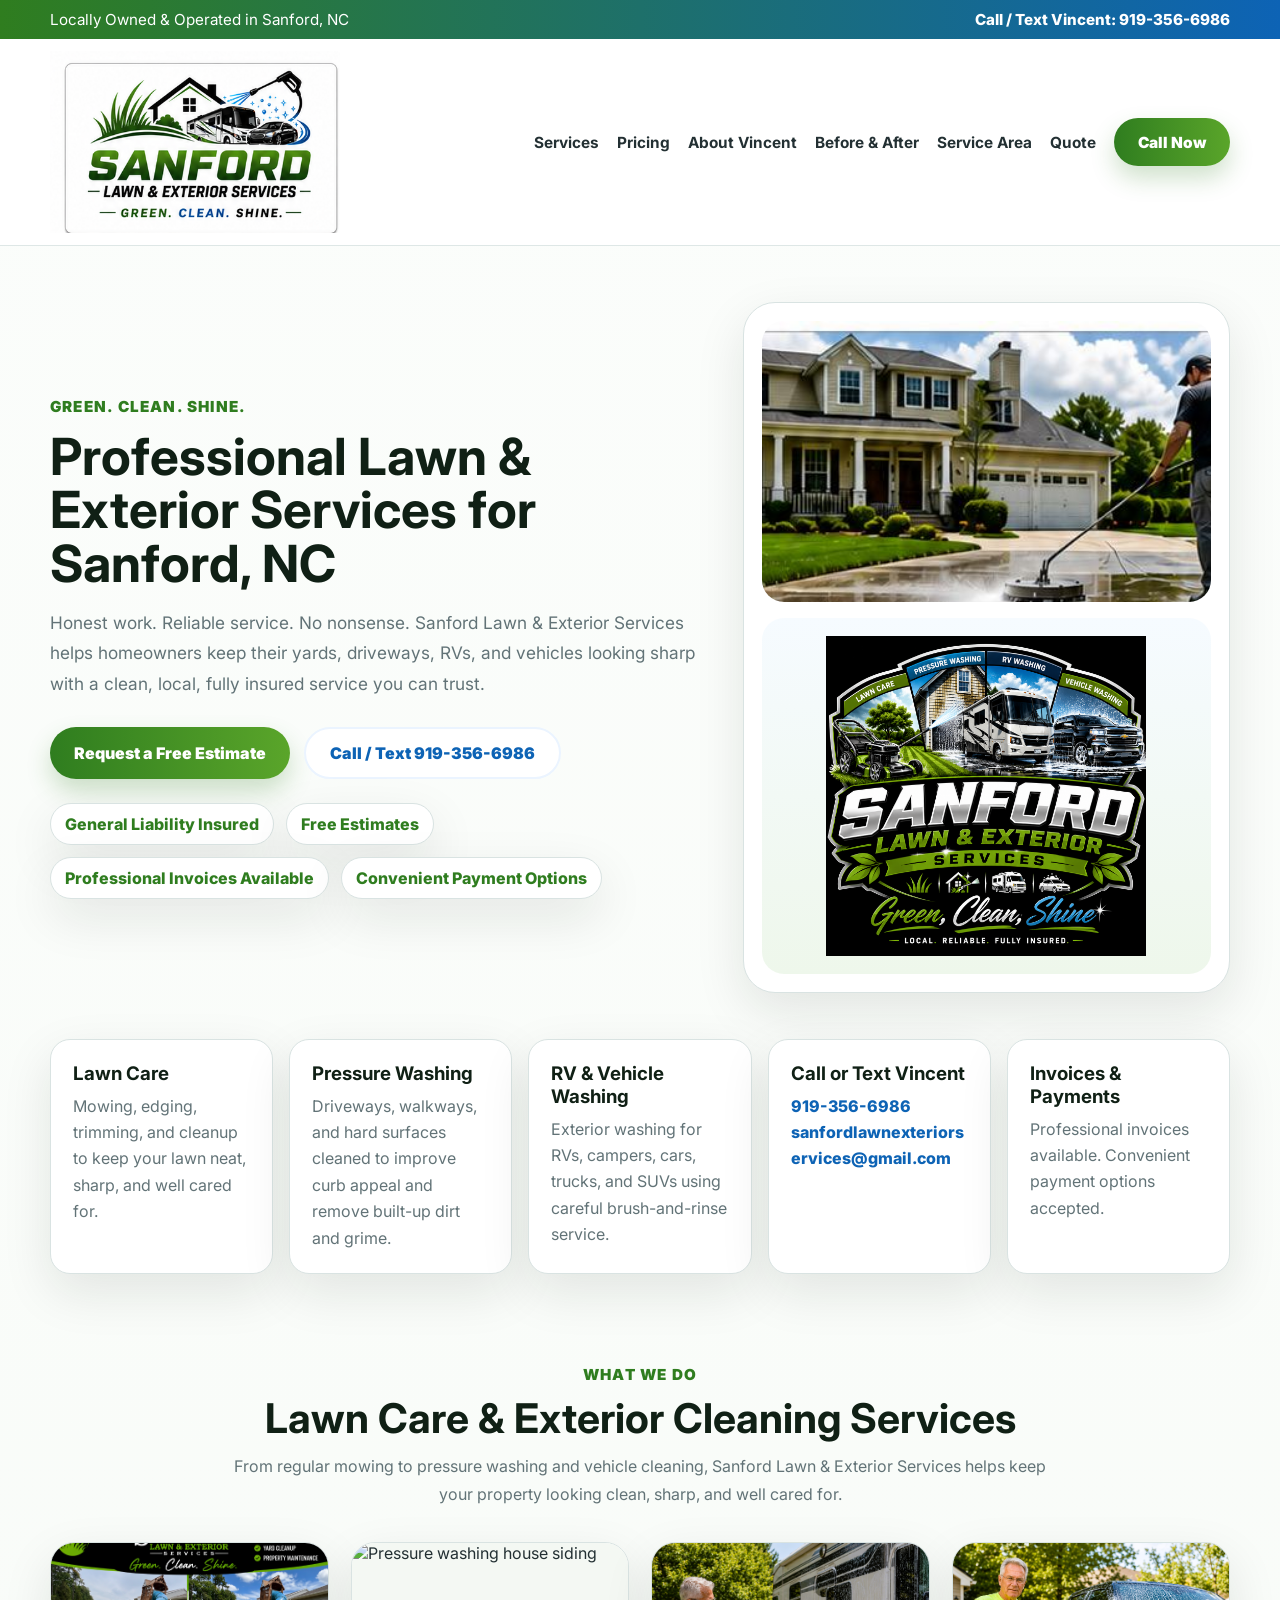
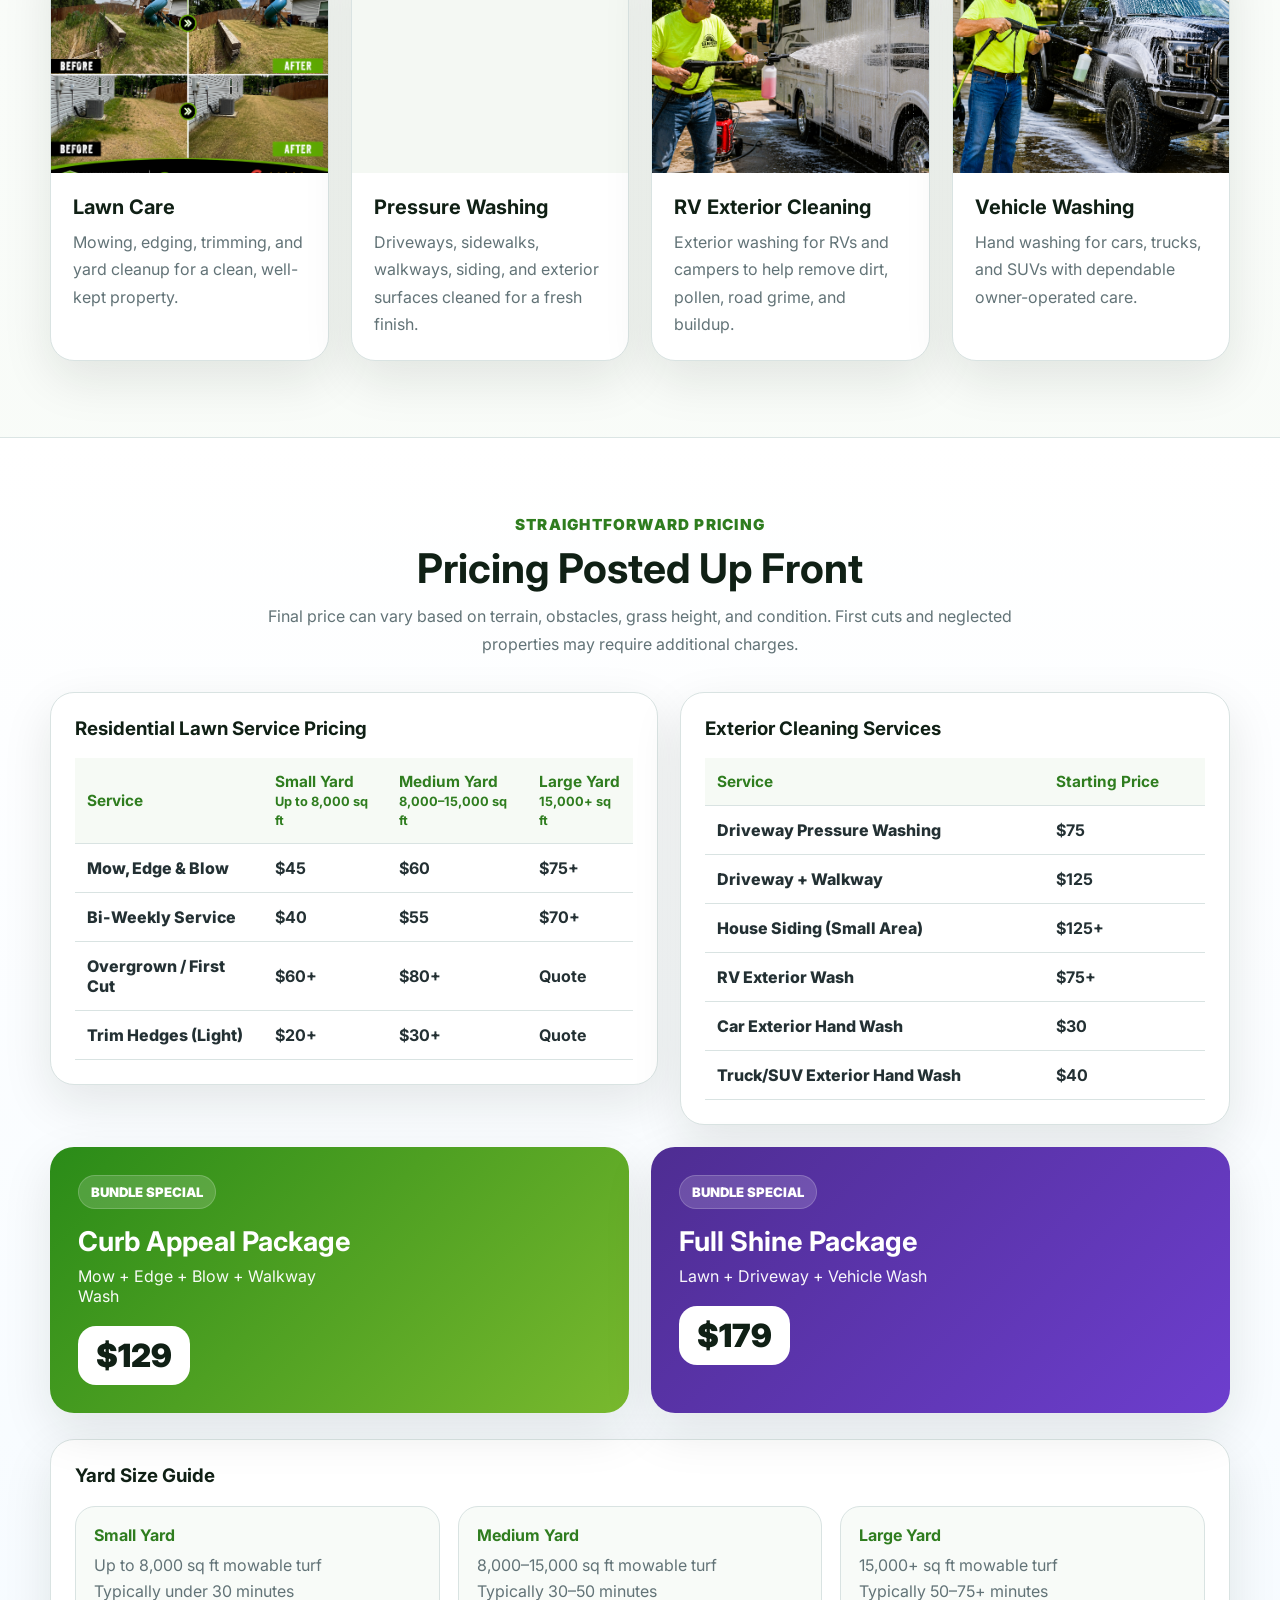
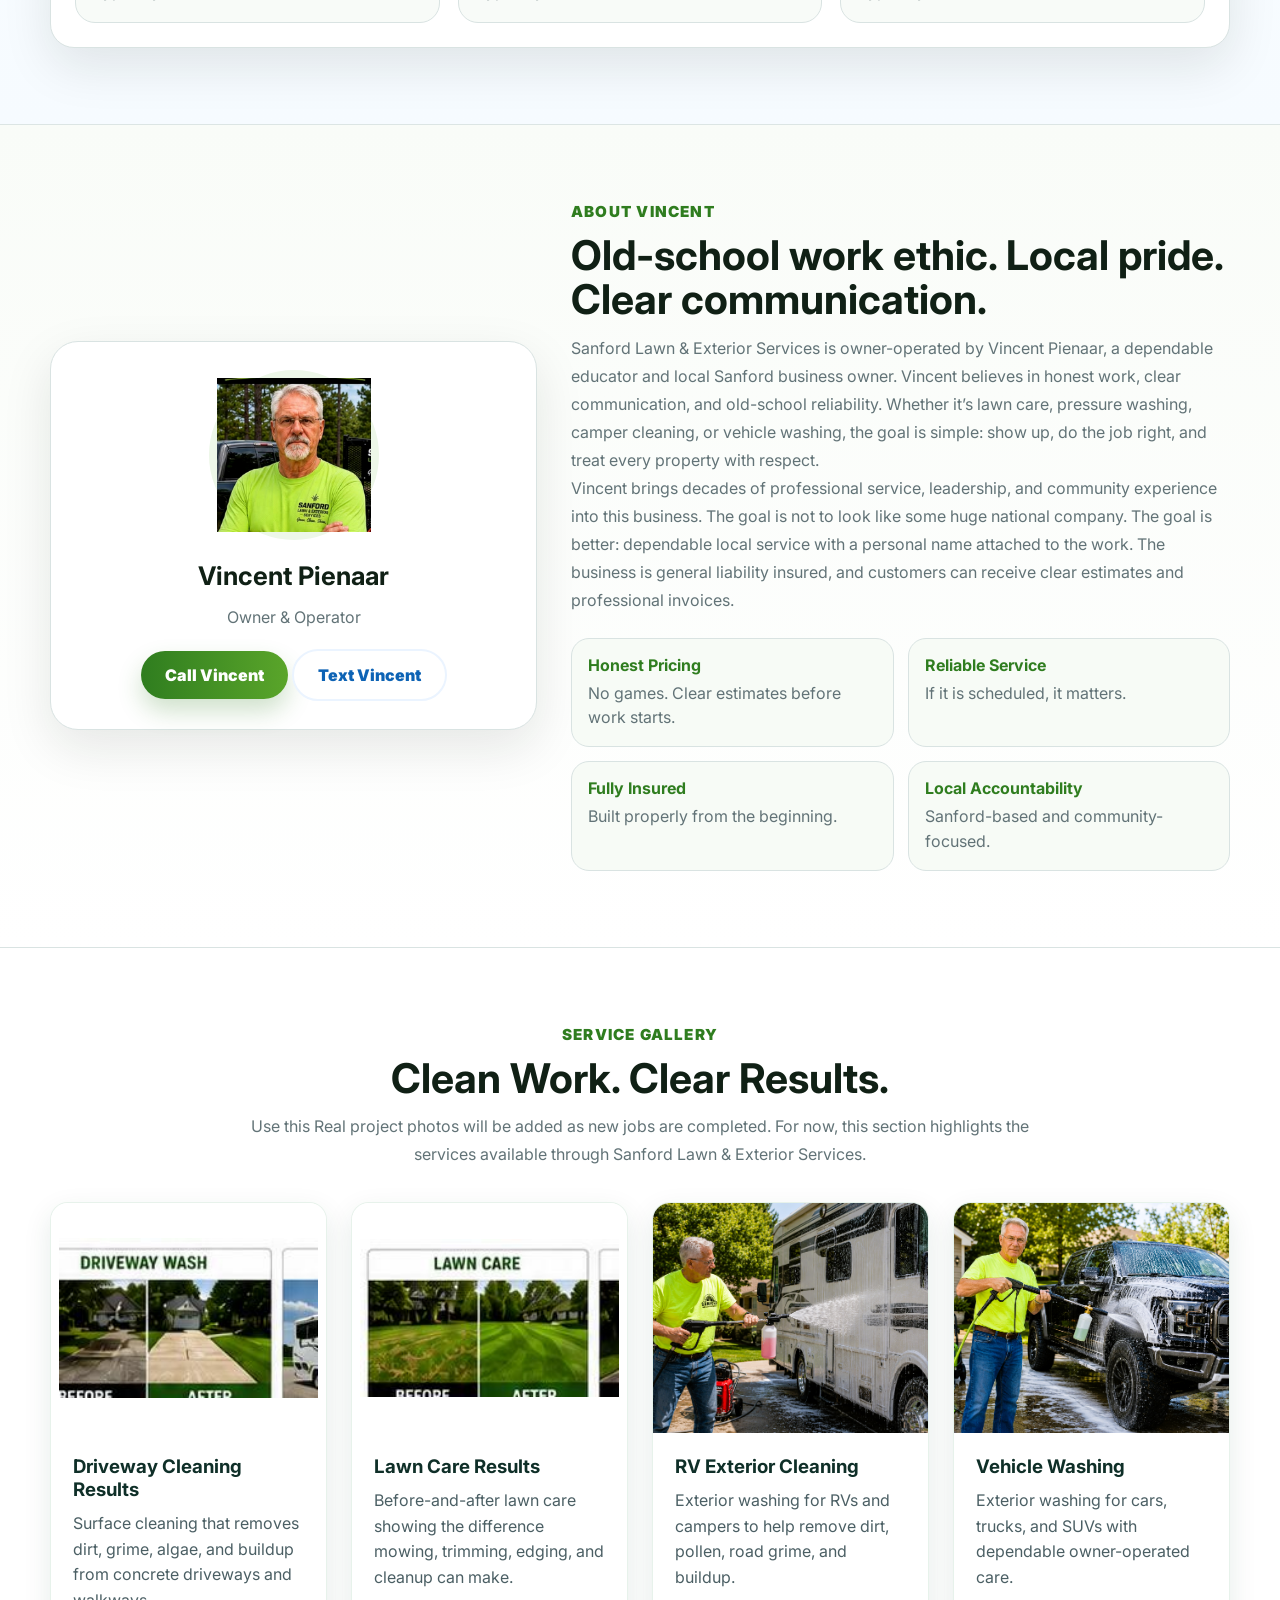
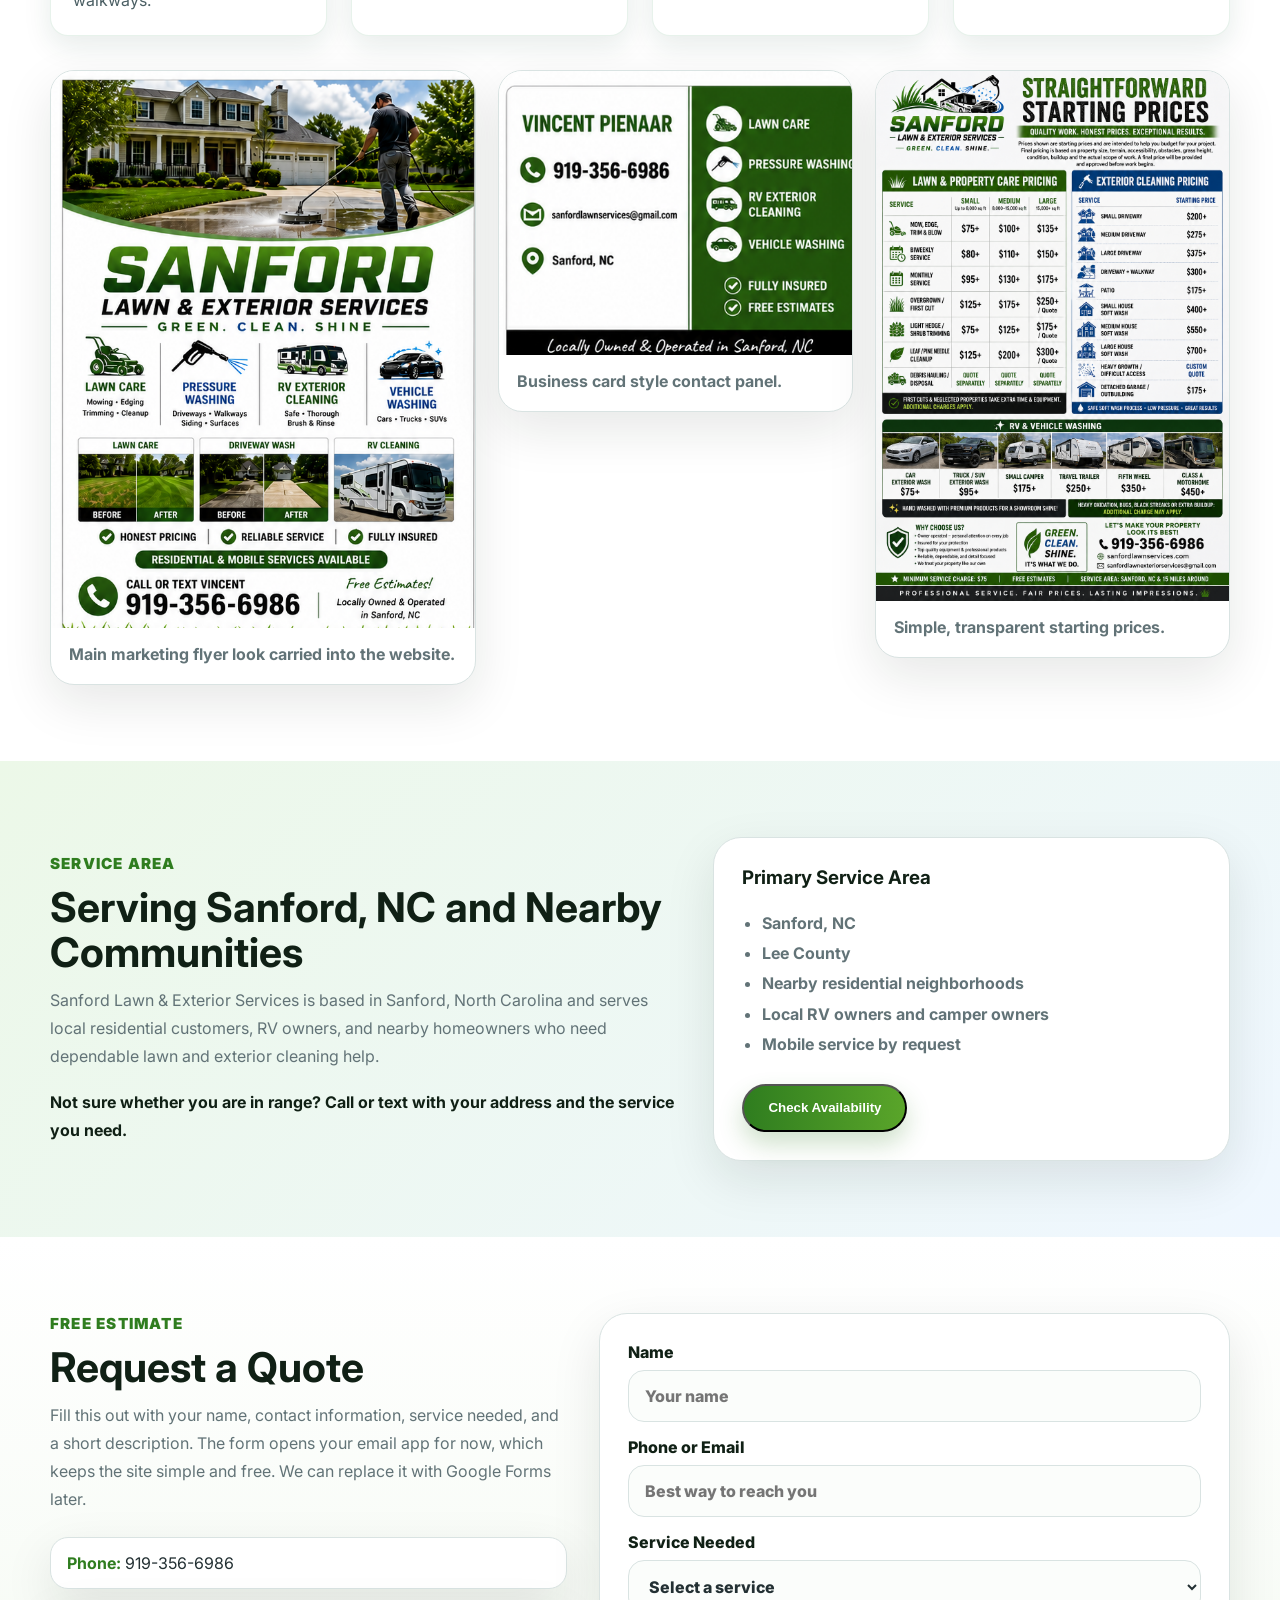
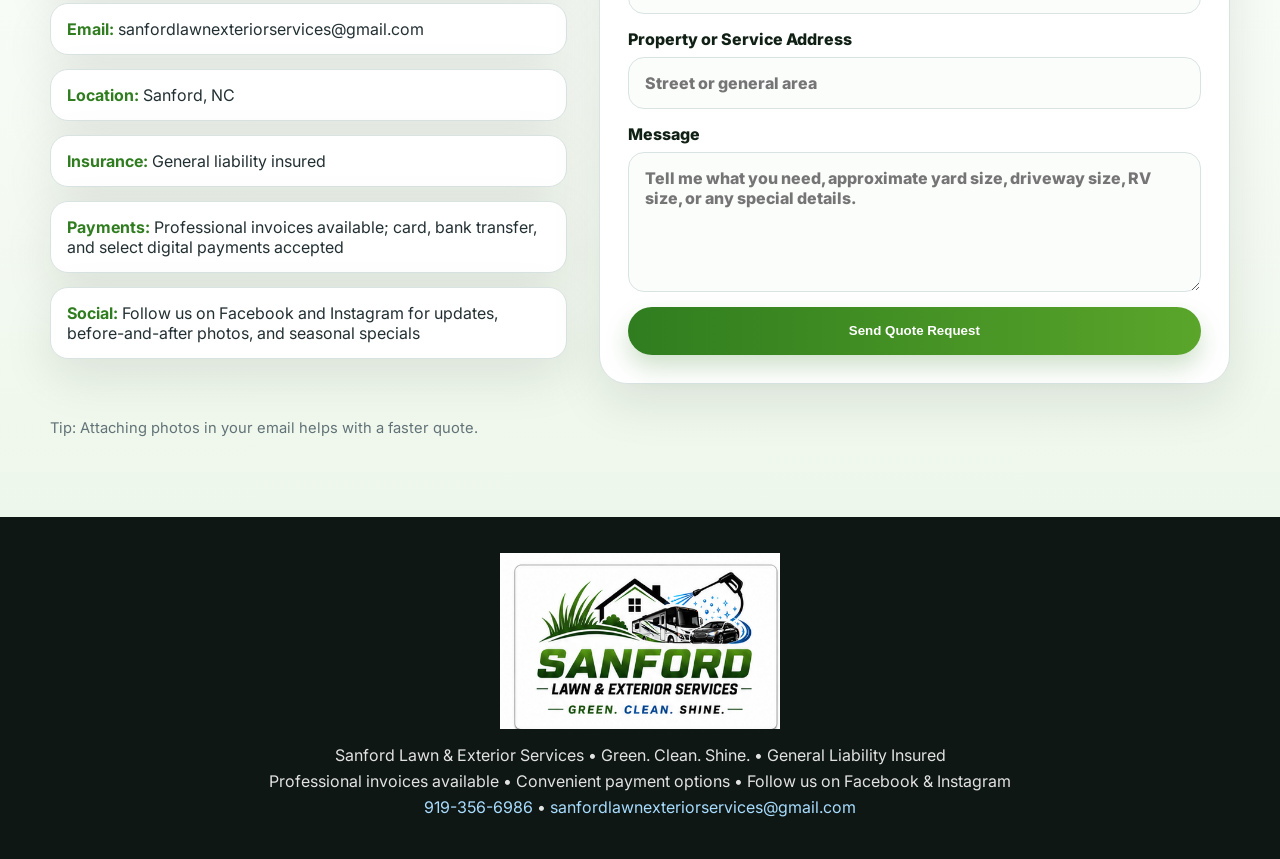
==== commit f669f3e1: "Update index.html Fix pricing image code" ====
--- a/index.html
+++ b/index.html
@@ -342,10 +342,13 @@
             <img src="contact-card.png" alt="Business card style contact panel" />
             <figcaption>Business card style contact panel.</figcaption>
           </figure>
-          <figure class="gallery-item">
-            <img src="src="pricing-2026.png"alt="Sanford Lawn and Exterior Services starting prices for lawn care, exterior cleaning, RV washing, and vehicle washing"
-            <figcaption>Simple, transparent starting prices.</figcaption>
-          </figure>
+      <figure class="gallery-item">
+  <img
+    src="pricing-2026.png?v=2"
+    alt="Sanford Lawn and Exterior Services starting prices for lawn care, exterior cleaning, RV washing, and vehicle washing"
+  />
+  <figcaption>Simple, transparent starting prices.</figcaption>
+</figure>
         </div>
       </div>
     </section>
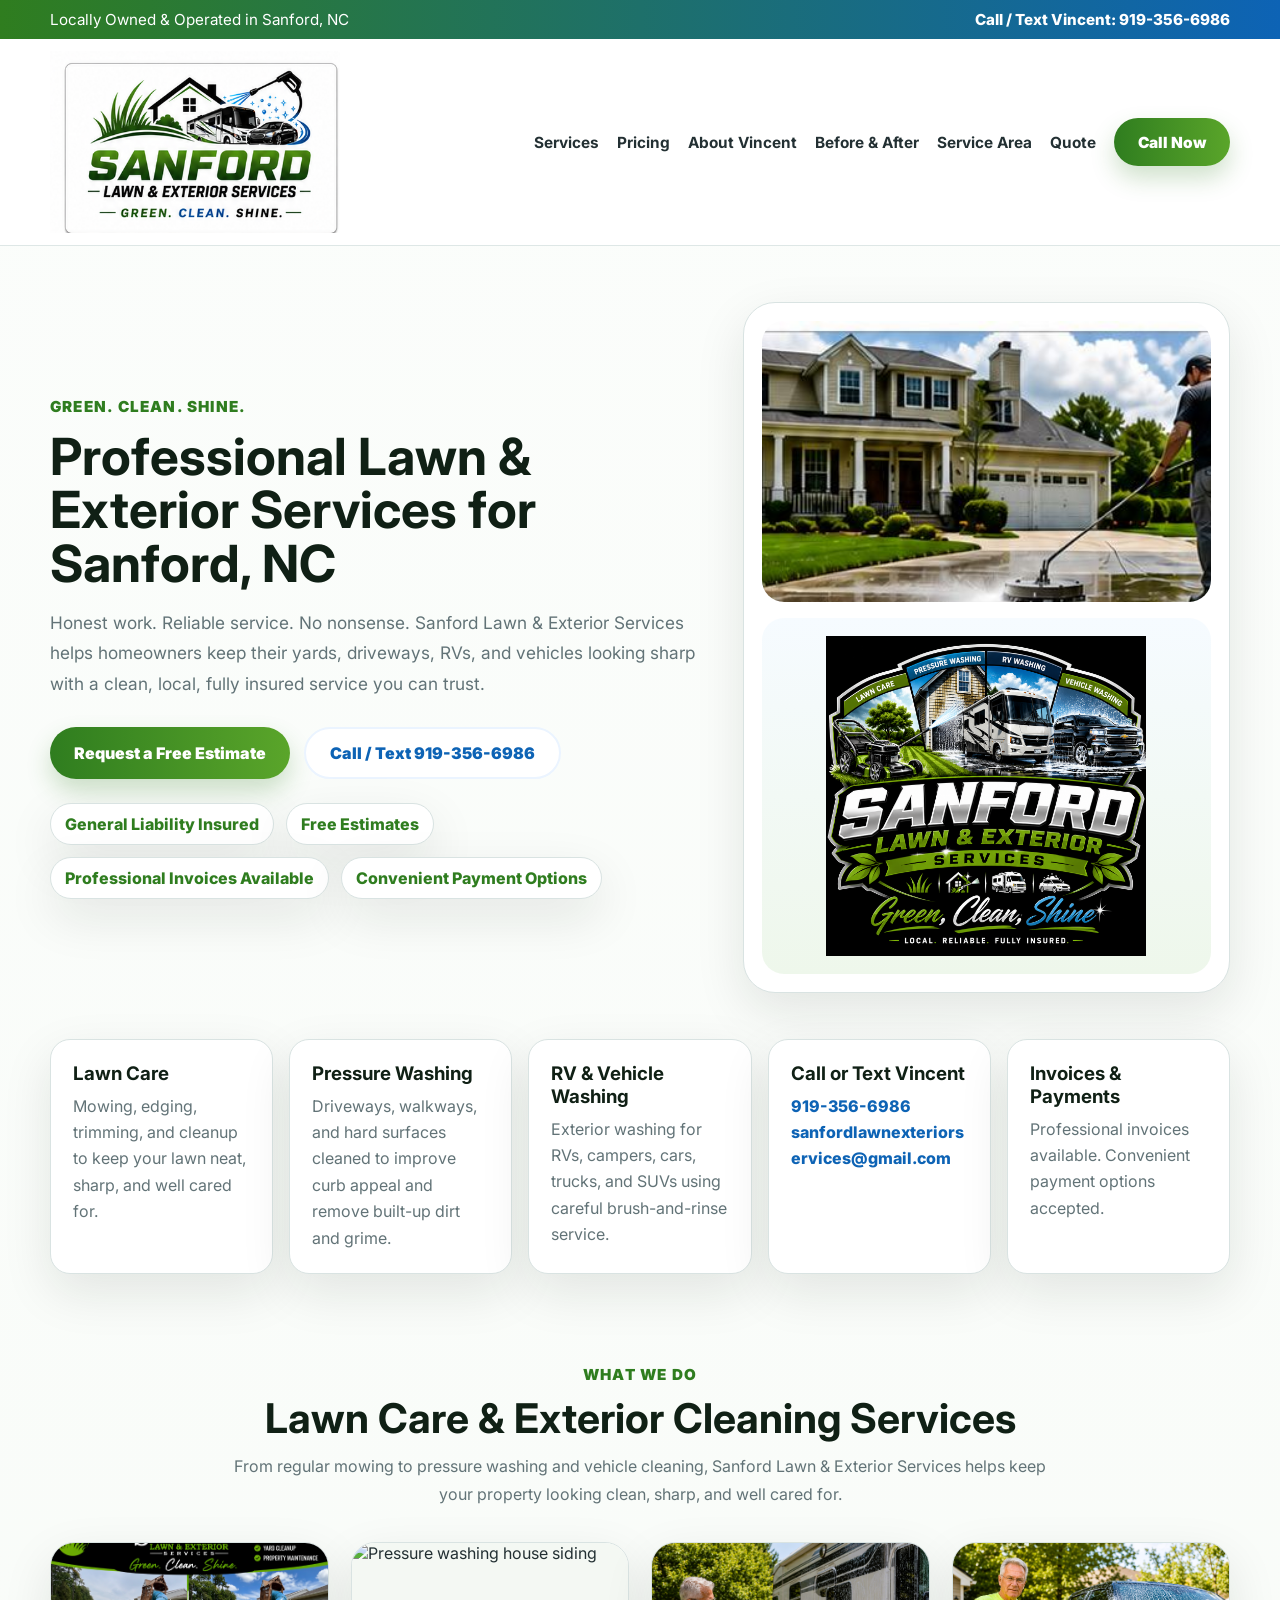
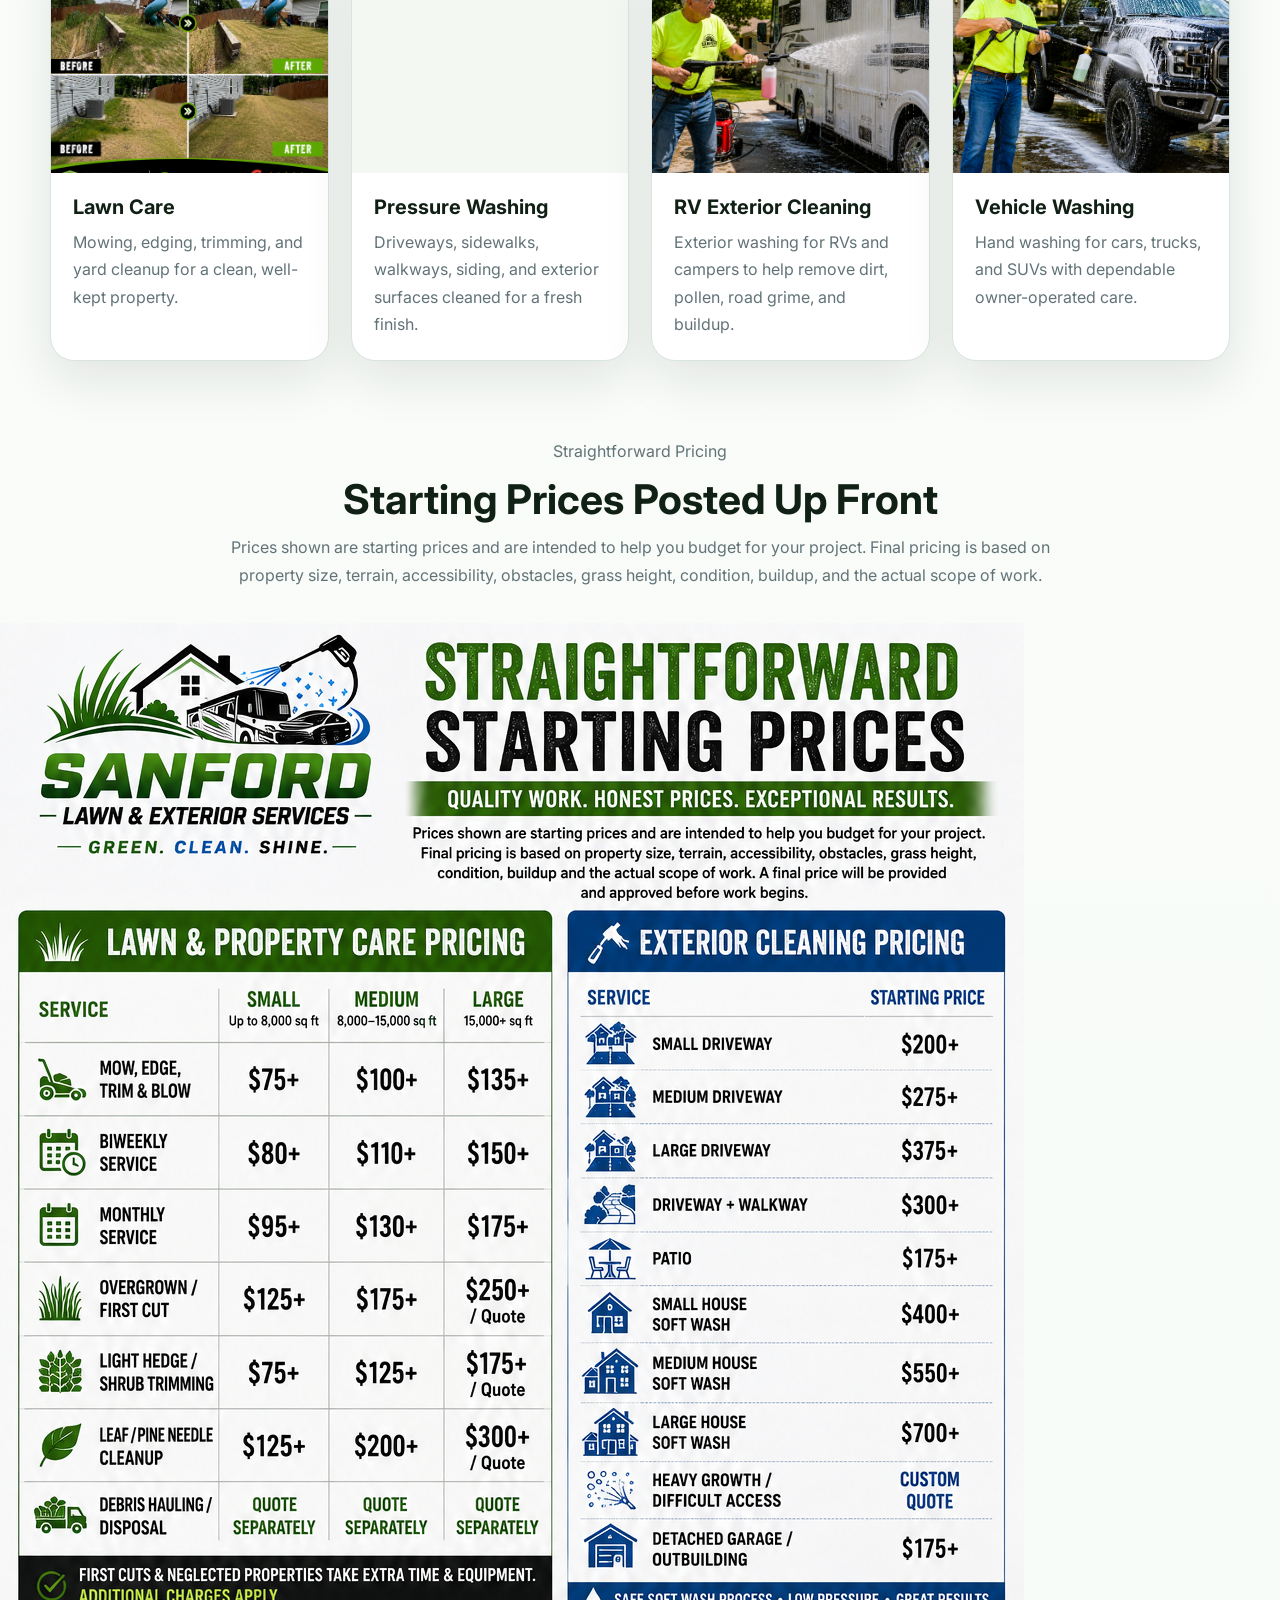
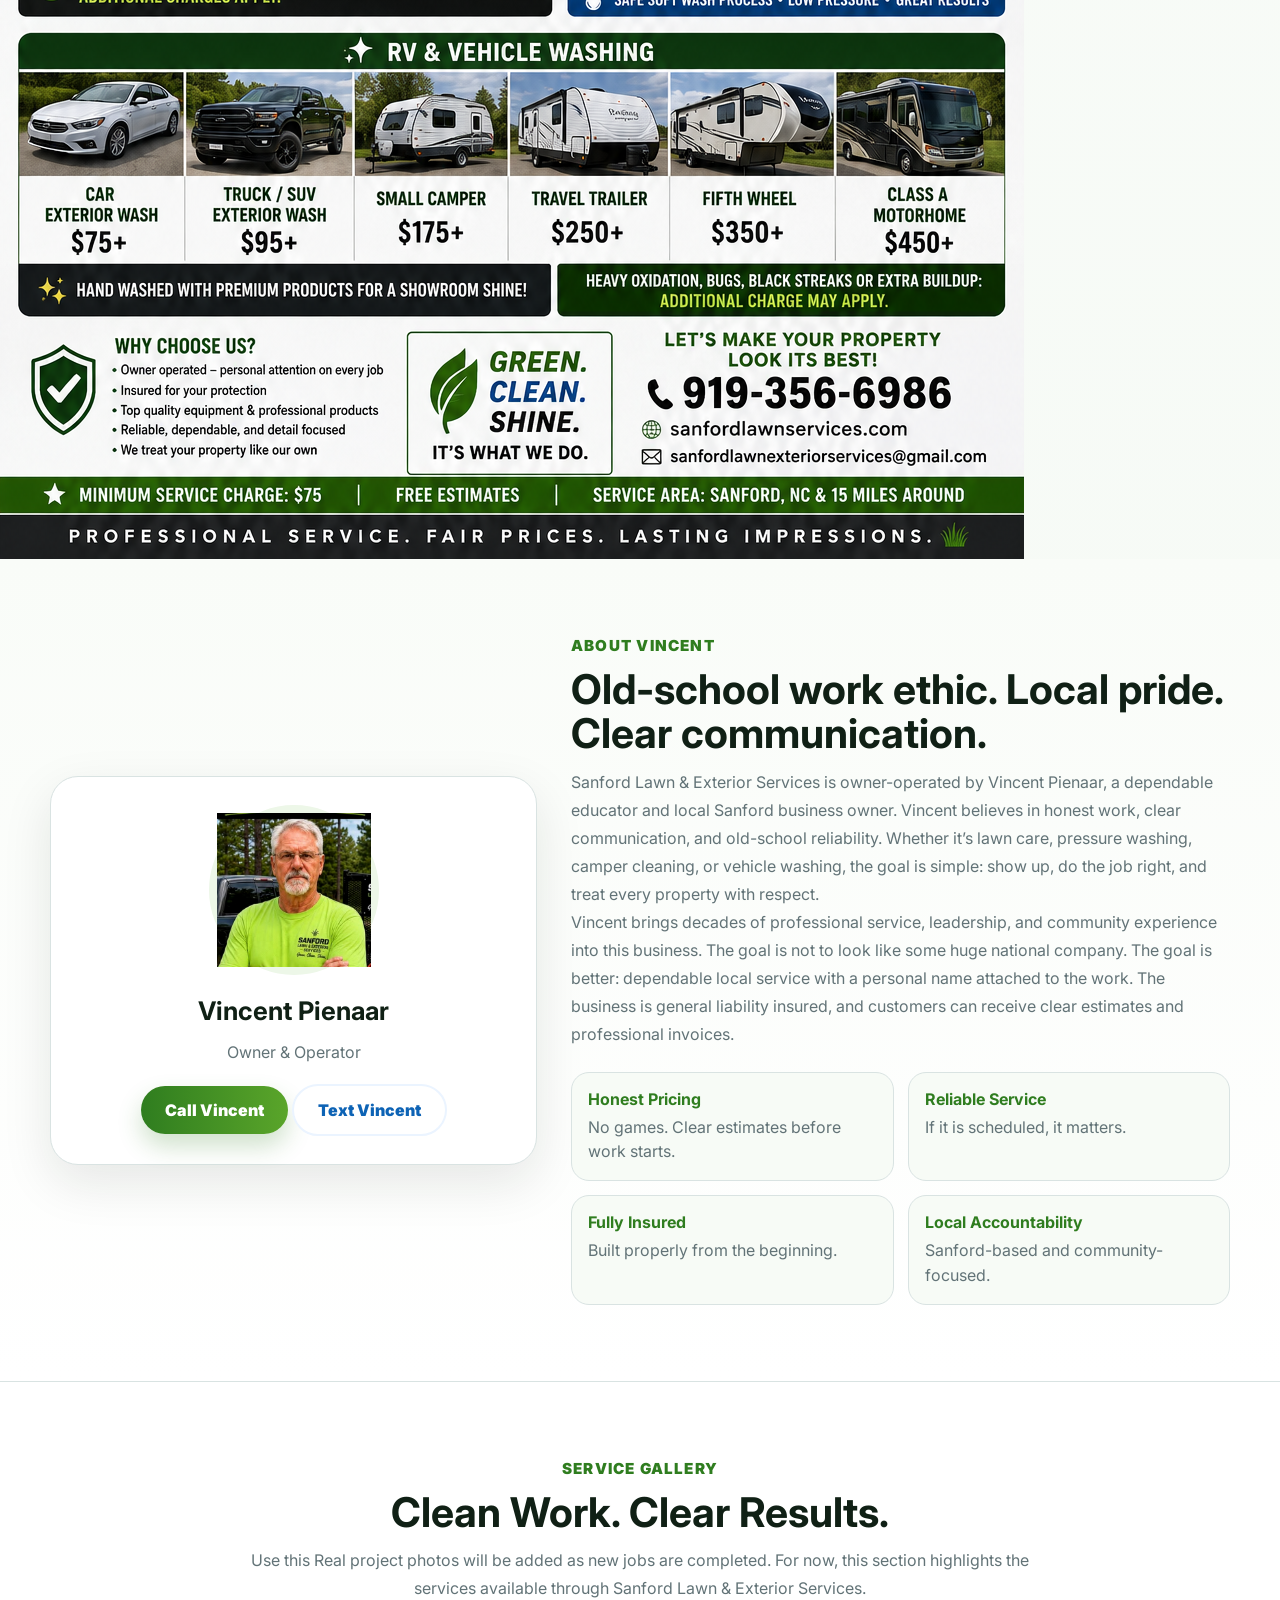
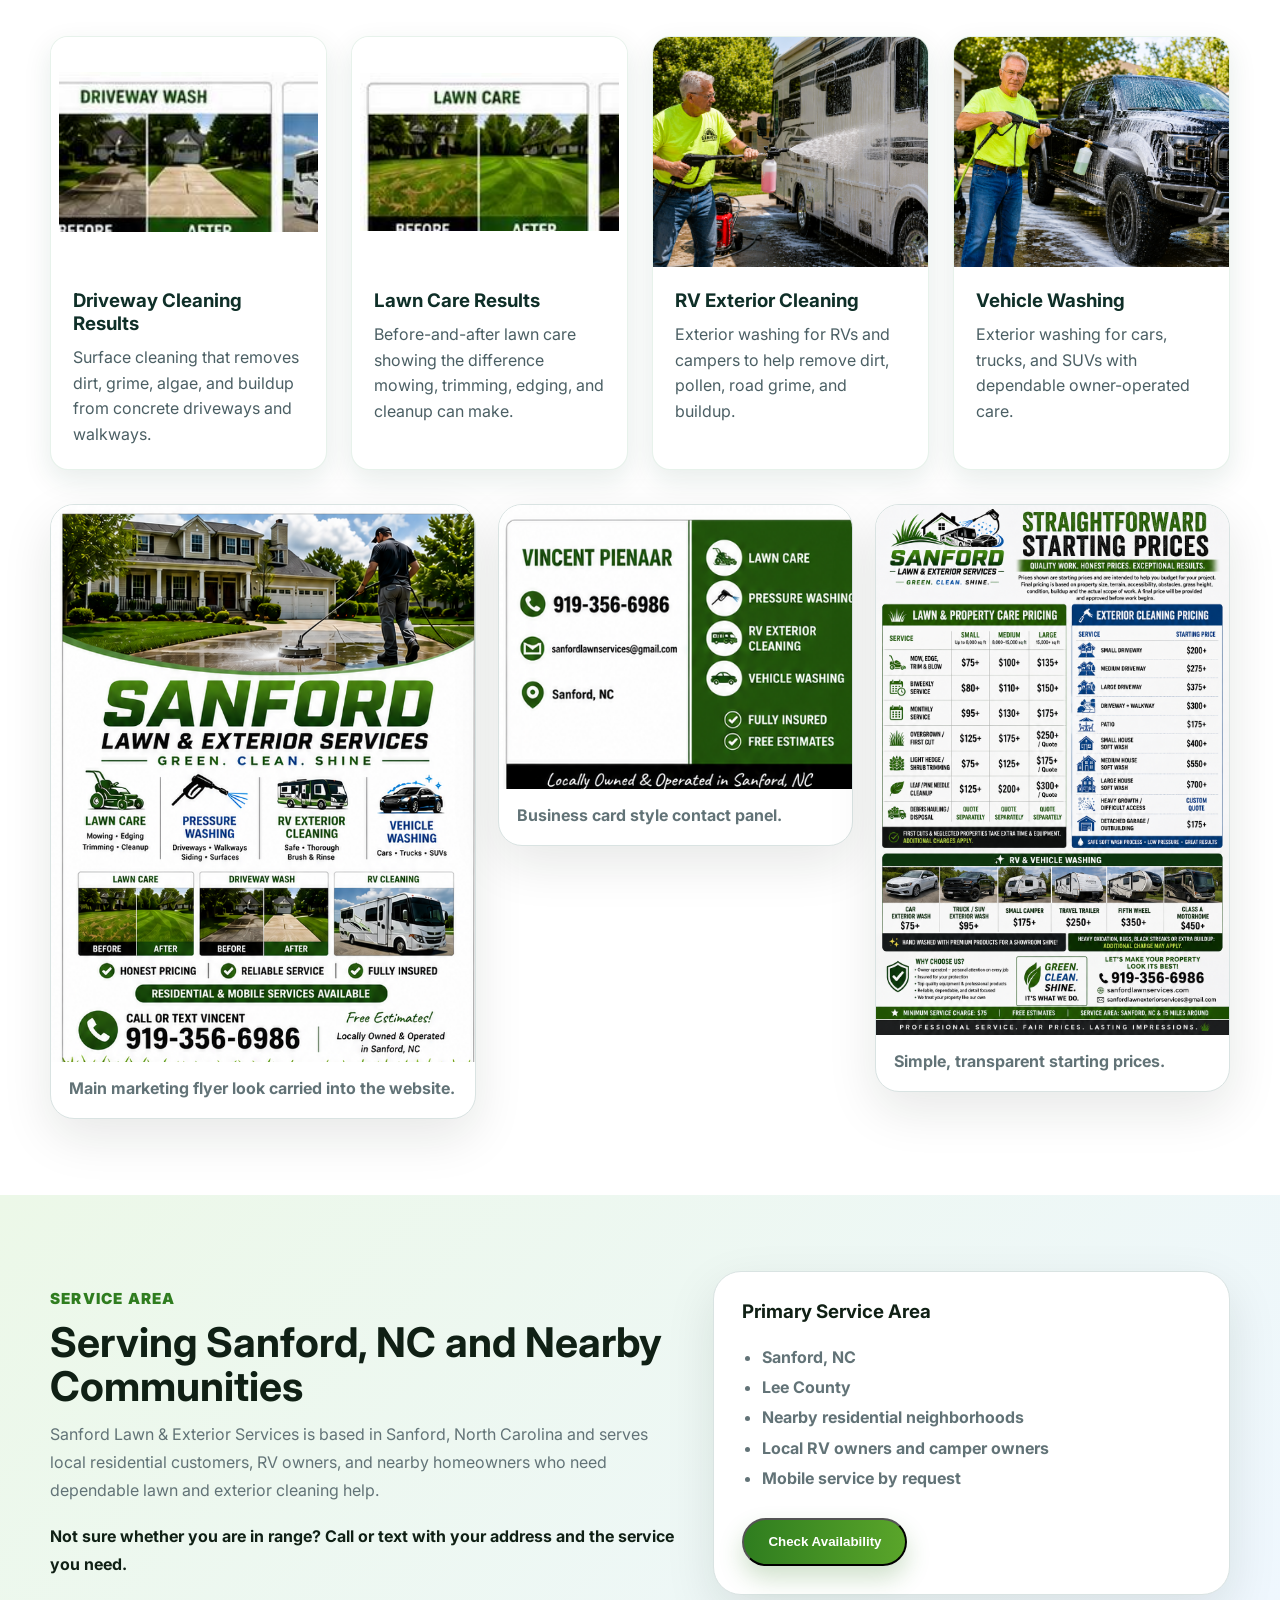
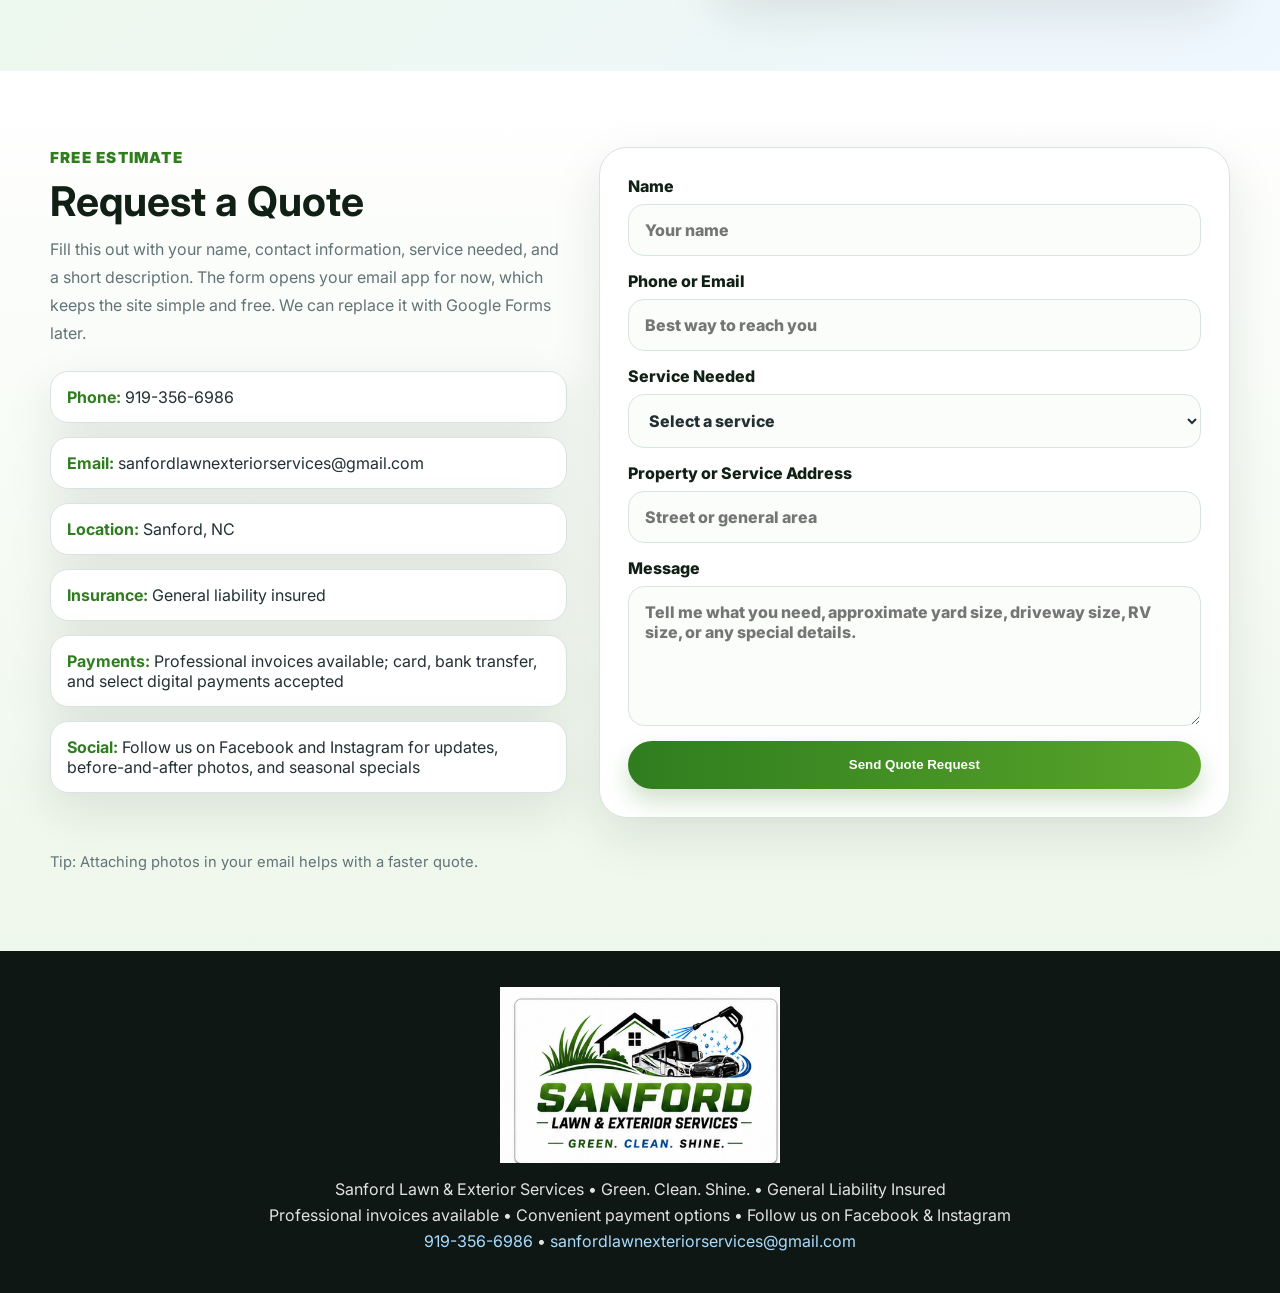
==== commit a6add705: "Update index.html Replace old pricing section with new price list" ====
--- a/index.html
+++ b/index.html
@@ -159,92 +159,25 @@
       </div>
     </section>
 
-    <section class="section light-section" id="pricing">
-      <div class="container">
-        <div class="section-heading">
-          <span class="eyebrow">Straightforward Pricing</span>
-          <h2>Pricing Posted Up Front</h2>
-          <p>Final price can vary based on terrain, obstacles, grass height, and condition. First cuts and neglected properties may require additional charges.</p>
-        </div>
-
-        <div class="pricing-grid">
-          <div class="pricing-card">
-            <h3>Residential Lawn Service Pricing</h3>
-            <div class="table-wrap">
-              <table>
-                <thead>
-                  <tr>
-                    <th>Service</th>
-                    <th>Small Yard<br><small>Up to 8,000 sq ft</small></th>
-                    <th>Medium Yard<br><small>8,000–15,000 sq ft</small></th>
-                    <th>Large Yard<br><small>15,000+ sq ft</small></th>
-                  </tr>
-                </thead>
-                <tbody>
-                  <tr><td>Mow, Edge & Blow</td><td>$45</td><td>$60</td><td>$75+</td></tr>
-                  <tr><td>Bi-Weekly Service</td><td>$40</td><td>$55</td><td>$70+</td></tr>
-                  <tr><td>Overgrown / First Cut</td><td>$60+</td><td>$80+</td><td>Quote</td></tr>
-                  <tr><td>Trim Hedges (Light)</td><td>$20+</td><td>$30+</td><td>Quote</td></tr>
-                </tbody>
-              </table>
-            </div>
-          </div>
-
-          <div class="pricing-card">
-            <h3>Exterior Cleaning Services</h3>
-            <div class="table-wrap">
-              <table>
-                <thead>
-                  <tr><th>Service</th><th>Starting Price</th></tr>
-                </thead>
-                <tbody>
-                  <tr><td>Driveway Pressure Washing</td><td>$75</td></tr>
-                  <tr><td>Driveway + Walkway</td><td>$125</td></tr>
-                  <tr><td>House Siding (Small Area)</td><td>$125+</td></tr>
-                  <tr><td>RV Exterior Wash</td><td>$75+</td></tr>
-                  <tr><td>Car Exterior Hand Wash</td><td>$30</td></tr>
-                  <tr><td>Truck/SUV Exterior Hand Wash</td><td>$40</td></tr>
-                </tbody>
-              </table>
-            </div>
-          </div>
-        </div>
-
-        <div class="bundle-grid">
-          <div class="bundle-card bundle-green">
-            <span class="bundle-label">Bundle Special</span>
-            <h3>Curb Appeal Package</h3>
-            <p>Mow + Edge + Blow + Walkway Wash</p>
-            <div class="price-tag">$129</div>
-          </div>
-
-          <div class="bundle-card bundle-purple">
-            <span class="bundle-label">Bundle Special</span>
-            <h3>Full Shine Package</h3>
-            <p>Lawn + Driveway + Vehicle Wash</p>
-            <div class="price-tag">$179</div>
-          </div>
-        </div>
-
-        <div class="yard-guide">
-          <h3>Yard Size Guide</h3>
-          <div class="yard-grid">
-            <article>
-              <h4>Small Yard</h4>
-              <p>Up to 8,000 sq ft mowable turf<br>Typically under 30 minutes</p>
-            </article>
-            <article>
-              <h4>Medium Yard</h4>
-              <p>8,000–15,000 sq ft mowable turf<br>Typically 30–50 minutes</p>
-            </article>
-            <article>
-              <h4>Large Yard</h4>
-              <p>15,000+ sq ft mowable turf<br>Typically 50–75+ minutes</p>
-            </article>
-          </div>
-        </div>
-      </div>
-    </section>
+    <section id="pricing" class="pricing-section">
+  <div class="section-heading">
+    <p class="section-kicker">Straightforward Pricing</p>
+    <h2>Starting Prices Posted Up Front</h2>
+    <p>
+      Prices shown are starting prices and are intended to help you budget for your project.
+      Final pricing is based on property size, terrain, accessibility, obstacles, grass height,
+      condition, buildup, and the actual scope of work.
+    </p>
+  </div>
+
+  <div class="pricing-image-wrapper">
+    <img
+      src="pricing-2026.png?v=10"
+      alt="Sanford Lawn and Exterior Services straightforward starting prices for lawn care, exterior cleaning, RV washing, and vehicle washing"
+      class="pricing-main-image"
+    />
+  </div>
+</section>
 
     <section class="section about-vincent" id="about">
       <div class="container about-grid">
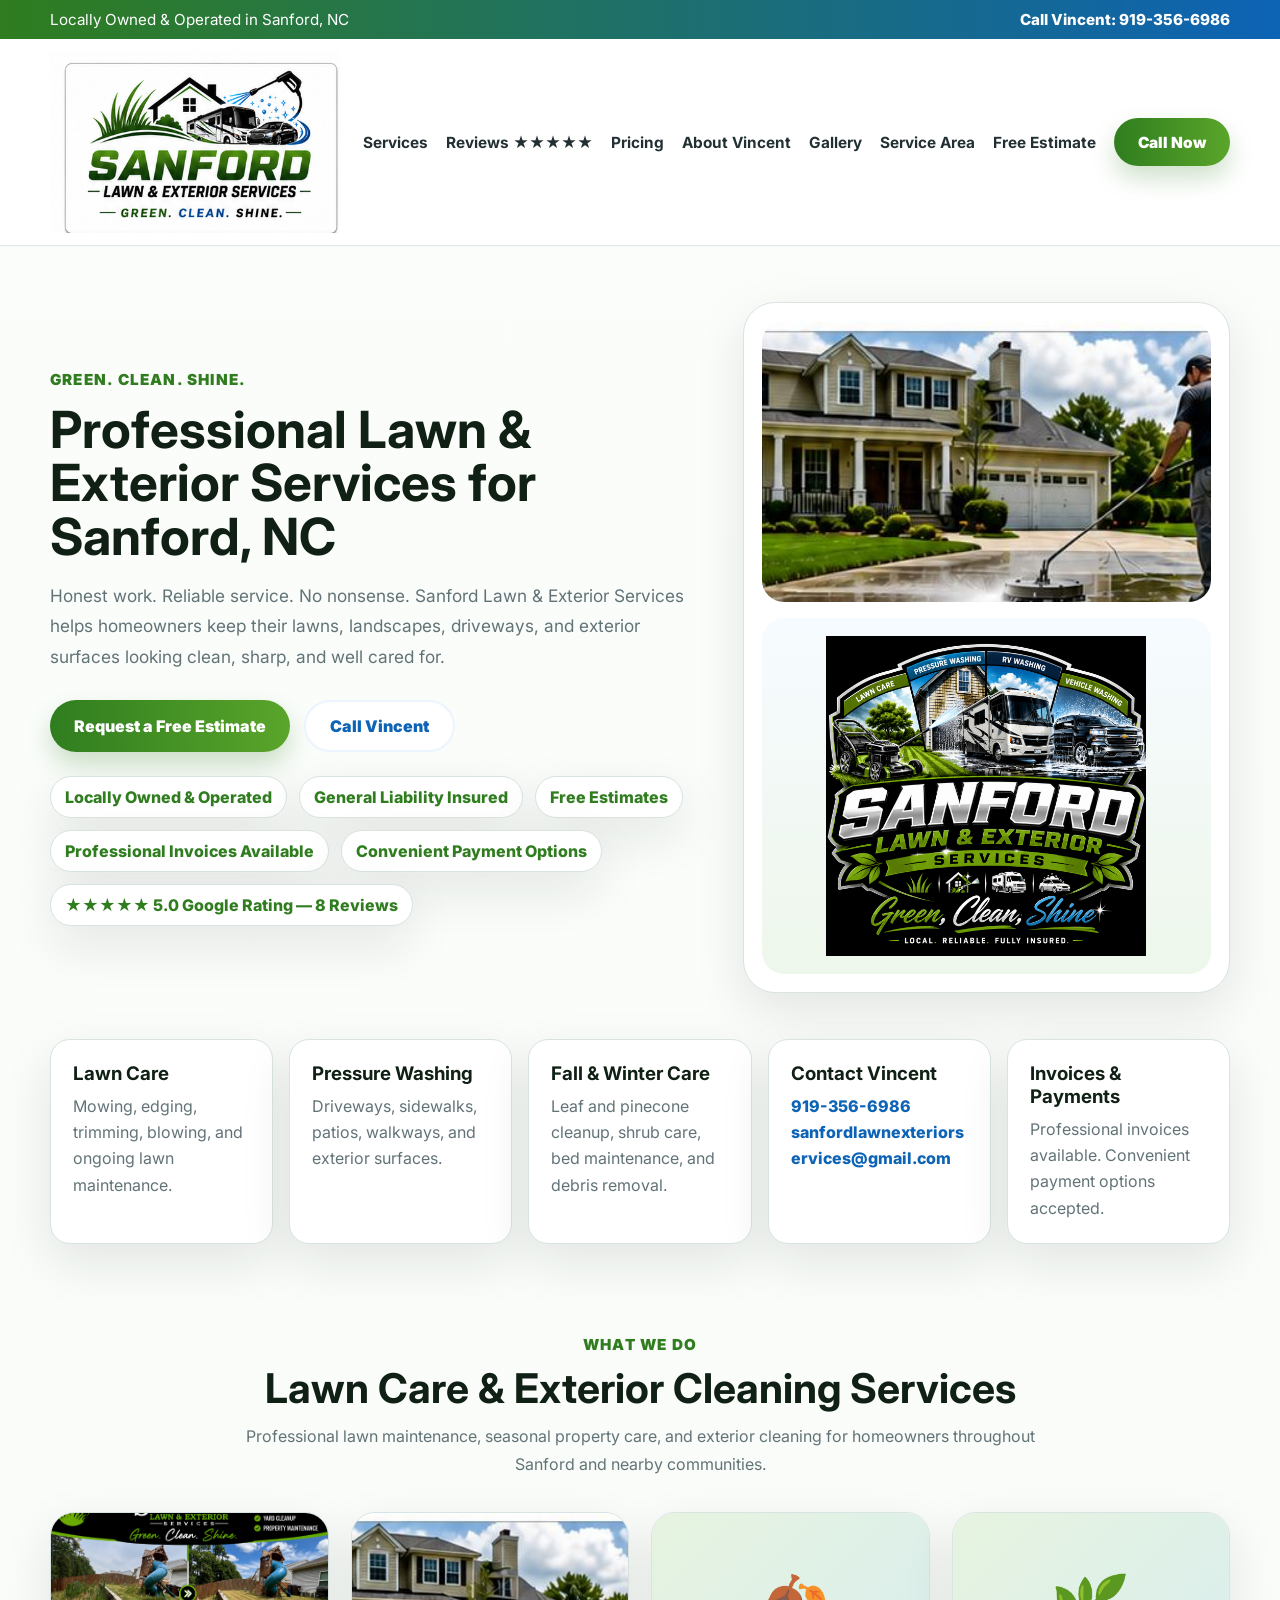
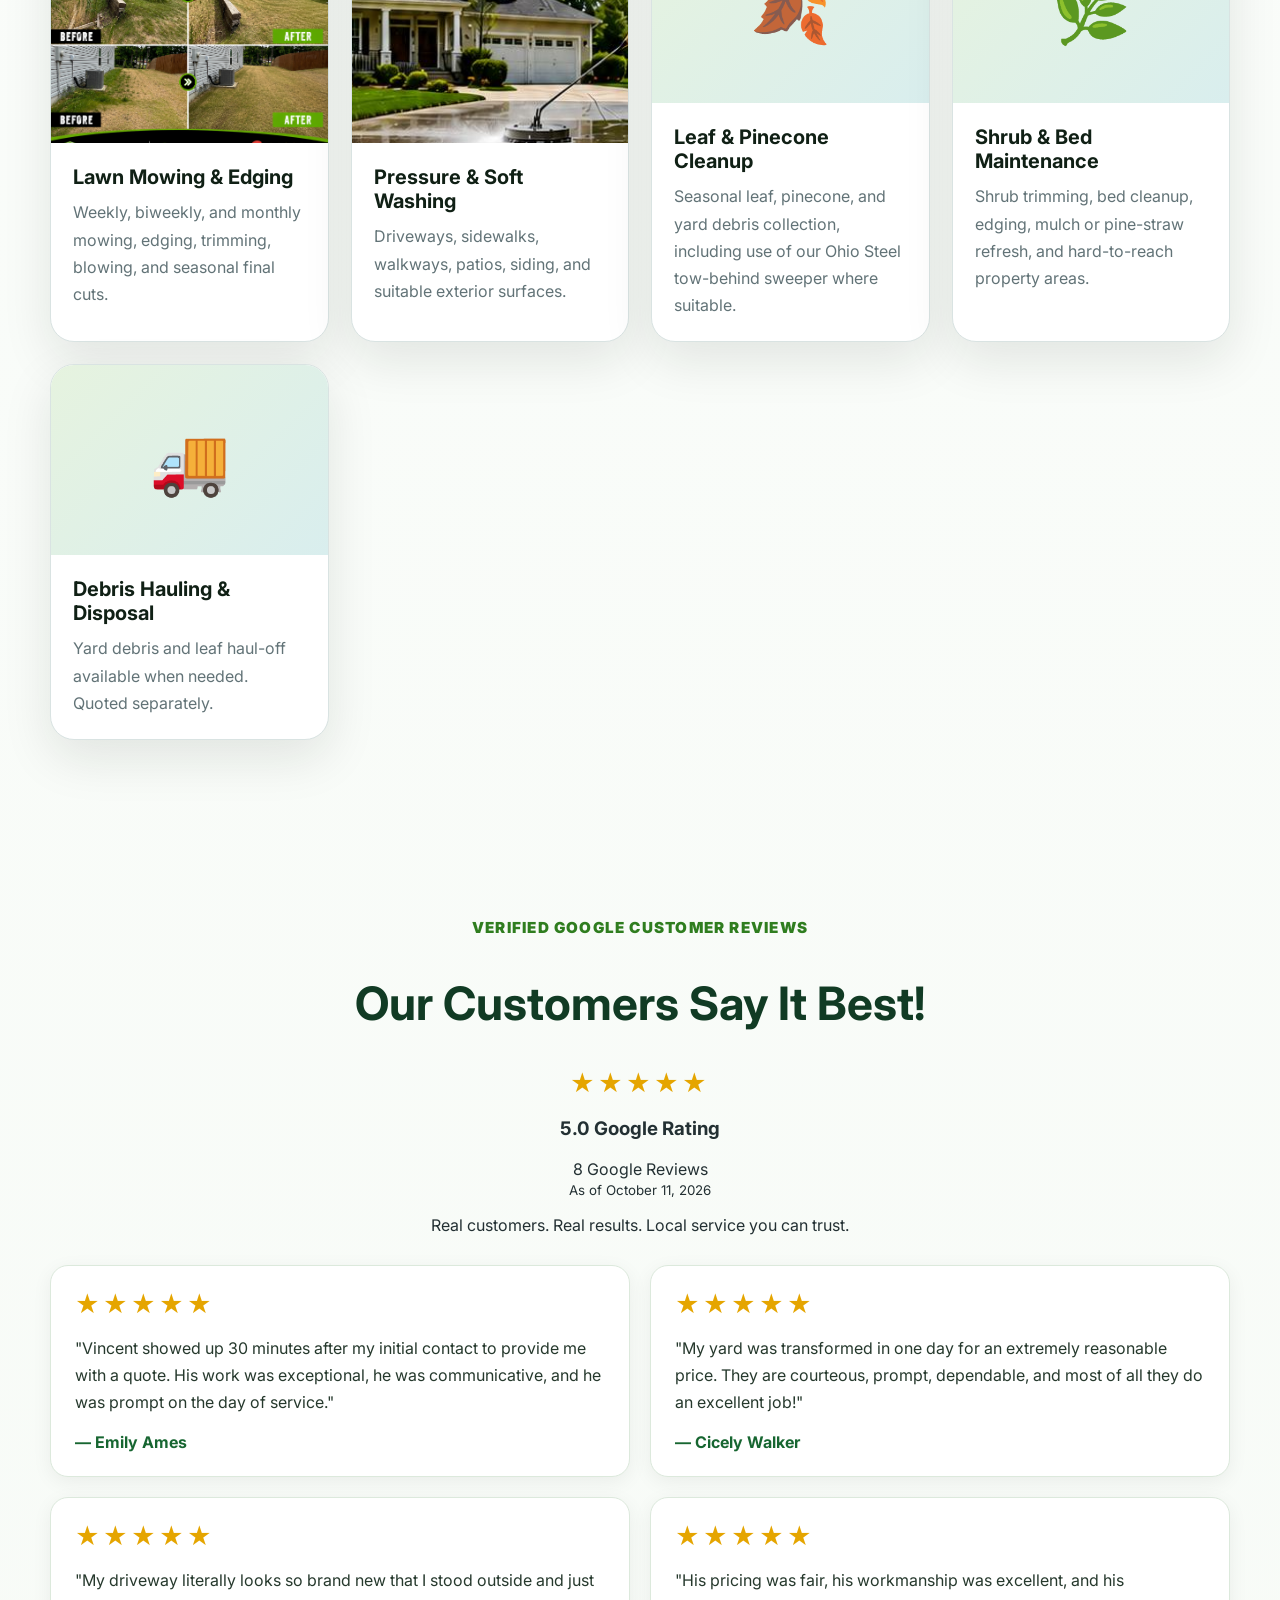
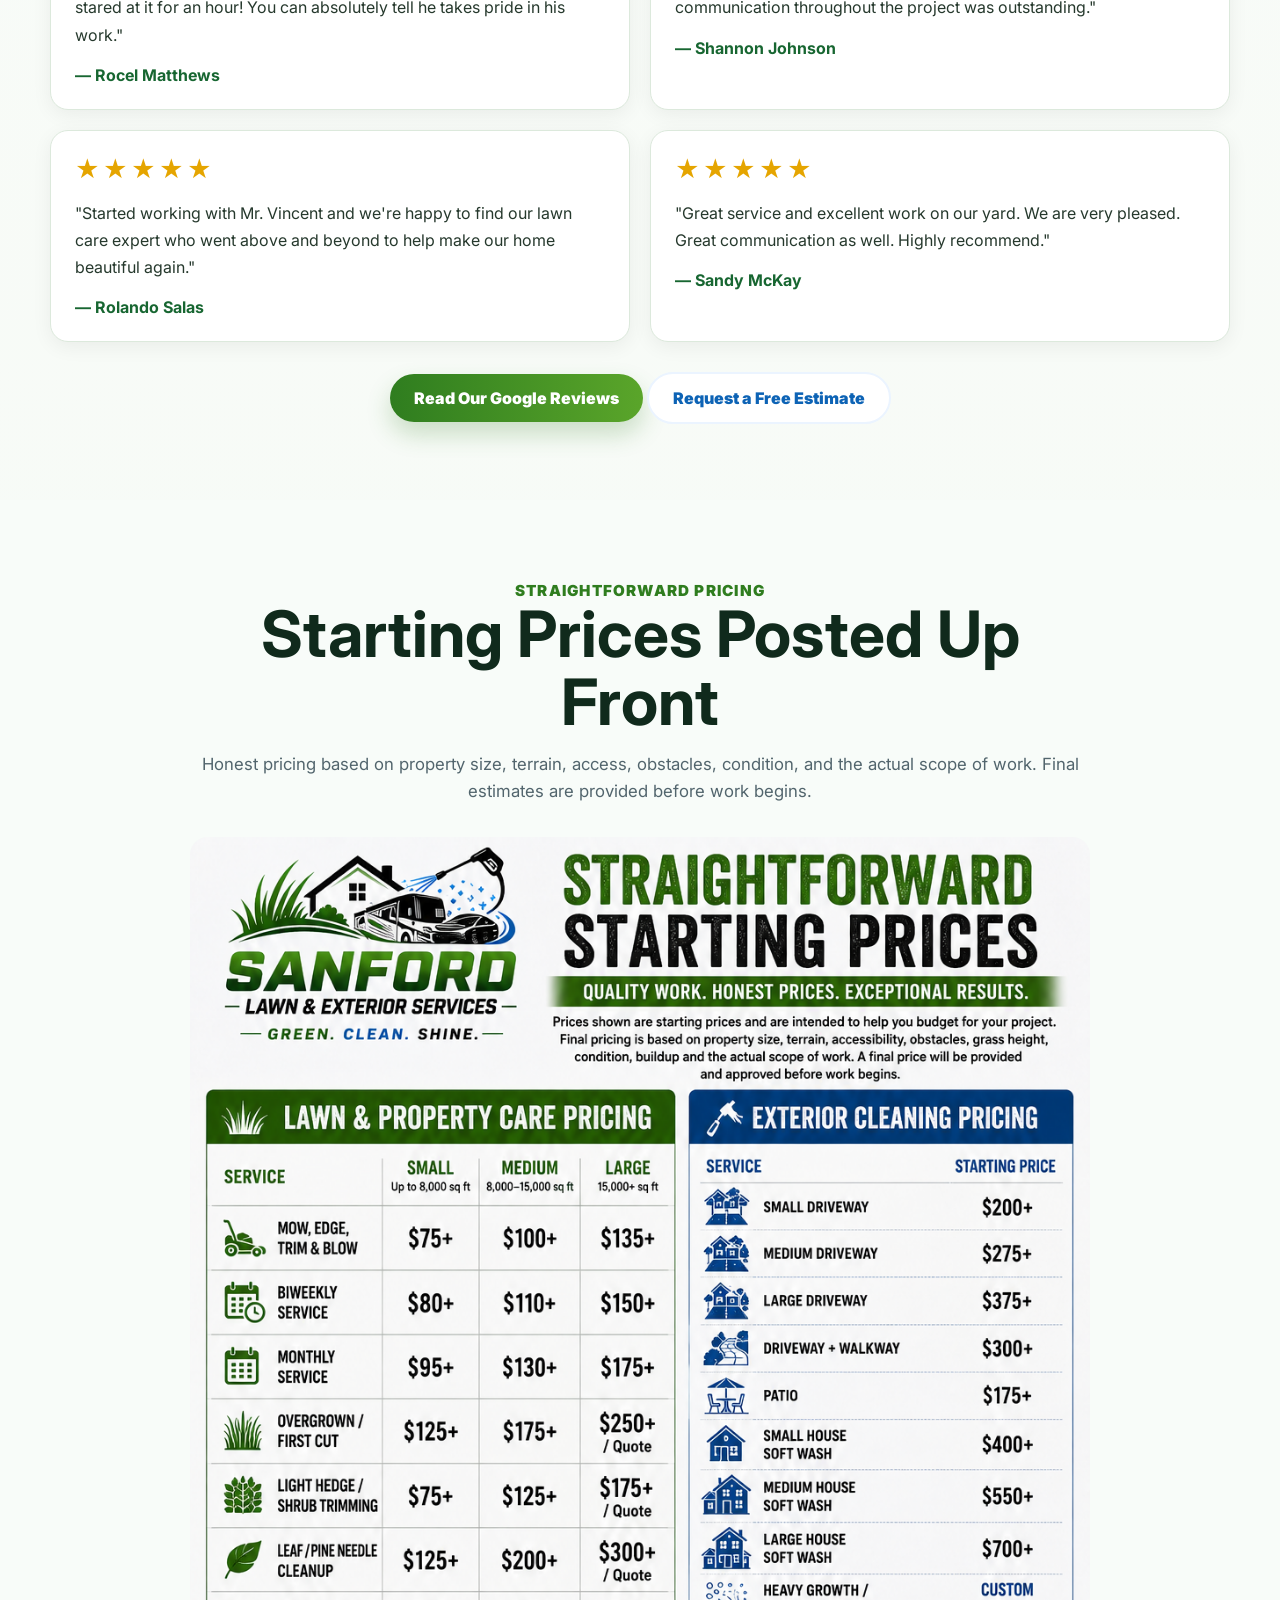
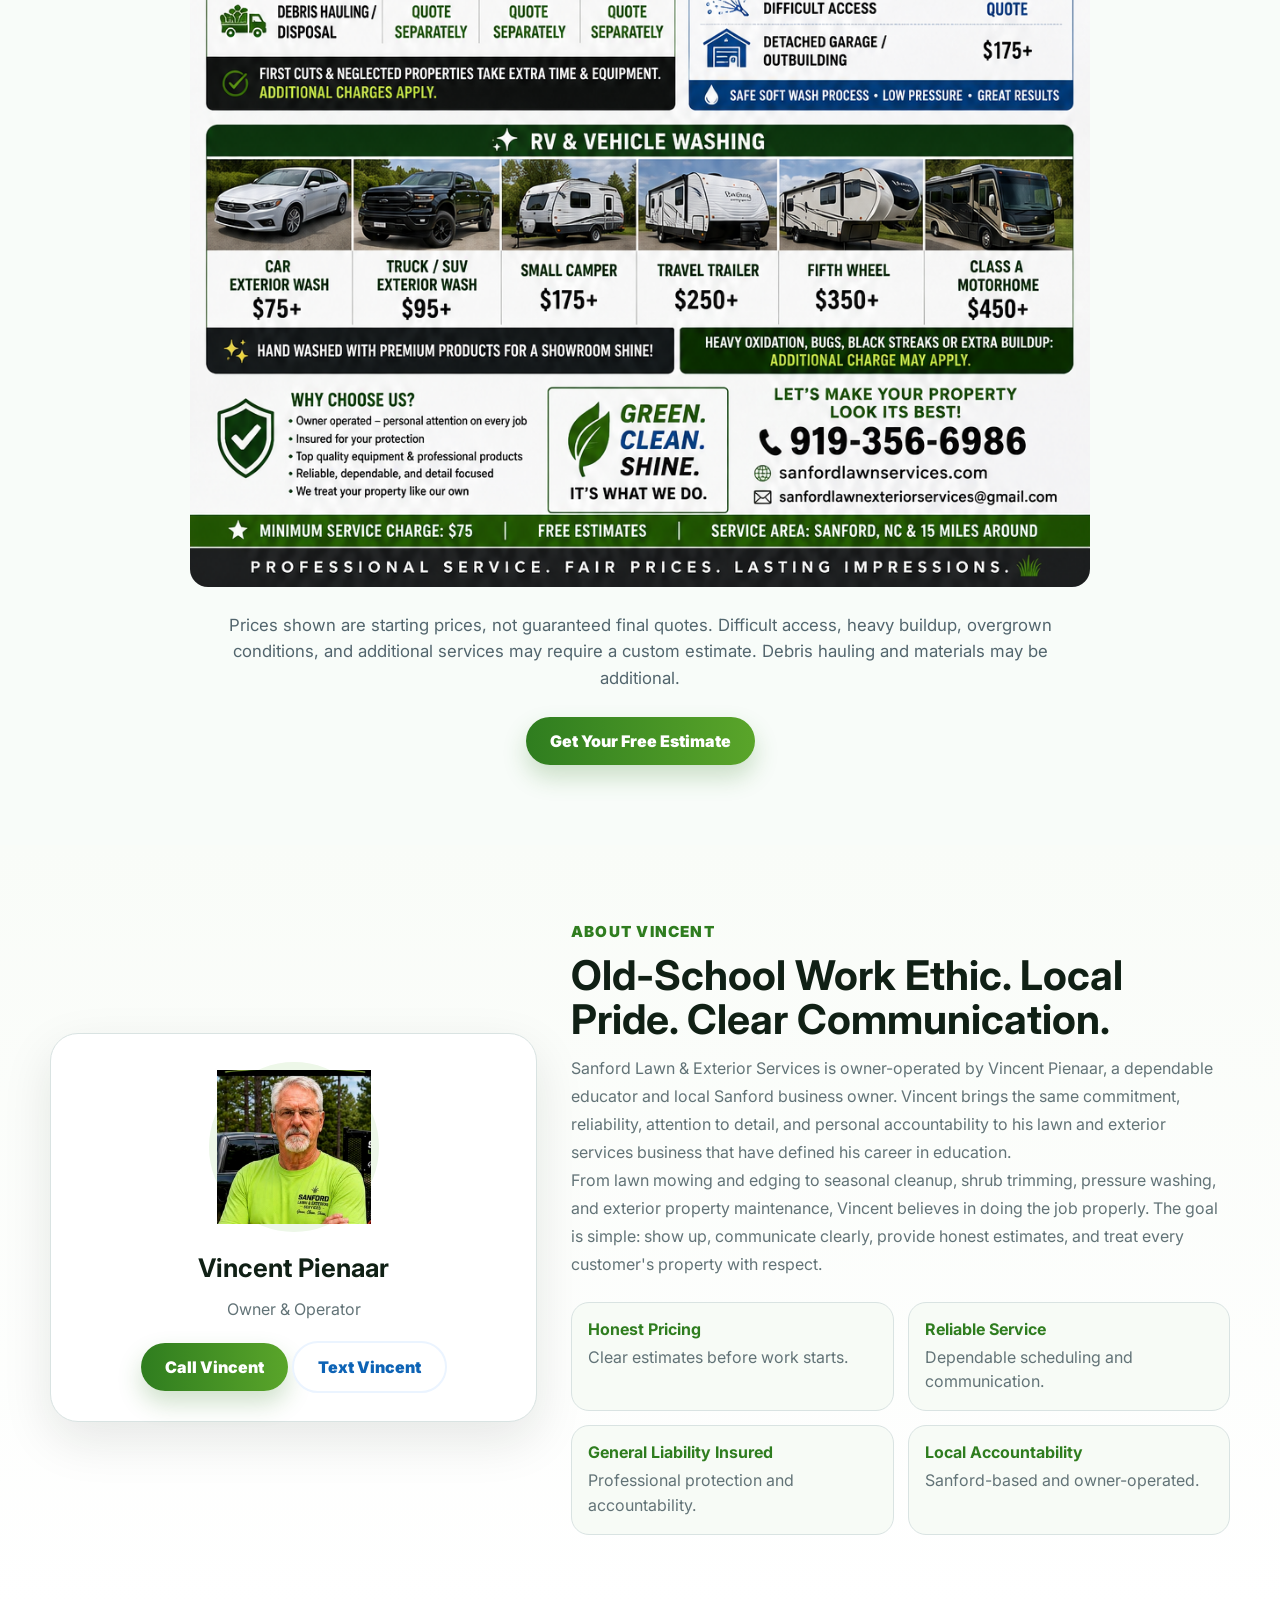
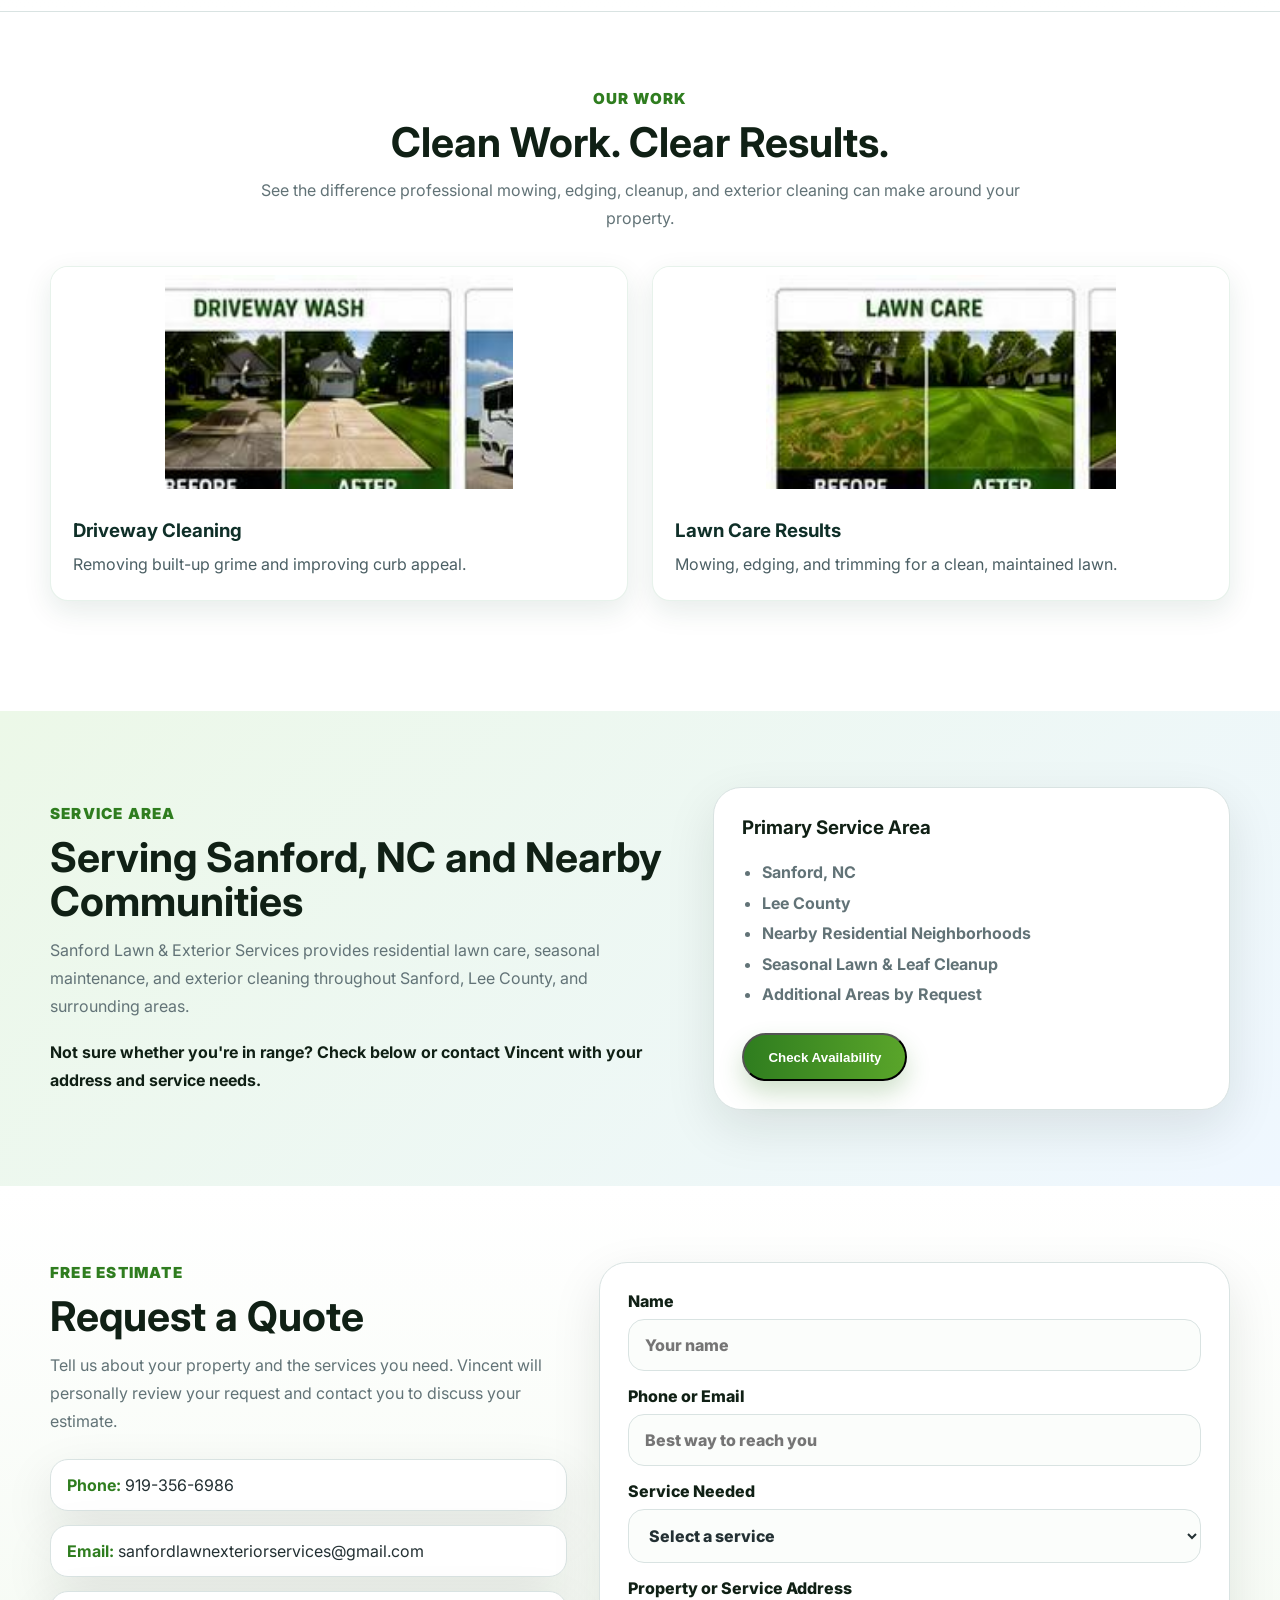
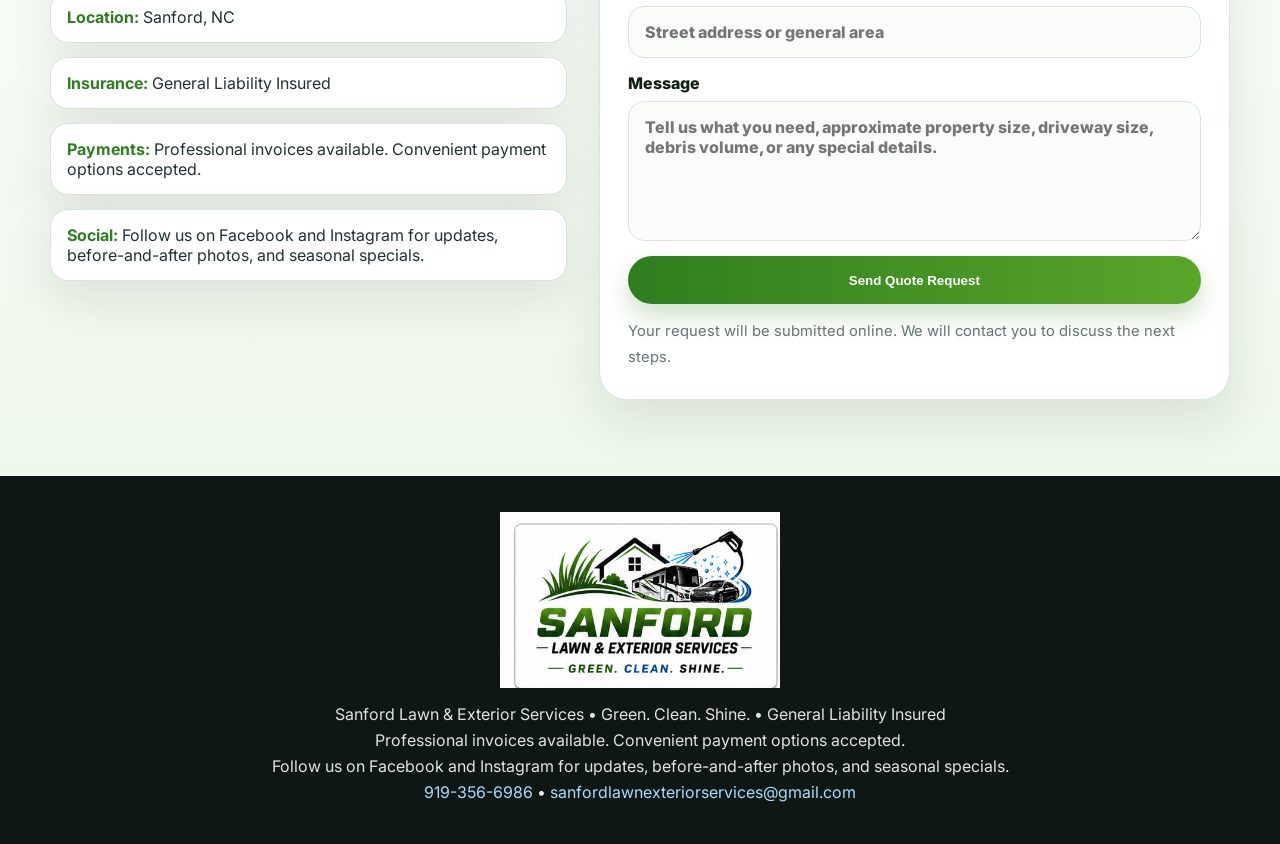
==== commit ce77c9f1: "Update index.html Updated website pricing, services and Google reviews" ====
--- a/index.html
+++ b/index.html
@@ -1,436 +1,1065 @@
+
 <!DOCTYPE html>
 <html lang="en">
 <head>
-  <meta charset="UTF-8" />
-  <meta name="viewport" content="width=device-width, initial-scale=1.0" />
-
-  <title>Sanford Lawn & Exterior Services | Lawn Care, Pressure Washing, RV & Vehicle Washing</title>
-  <meta name="description" content="Sanford Lawn & Exterior Services provides lawn care, pressure washing, RV exterior cleaning, camper washing, and vehicle washing in Sanford, NC. Fully insured. Free estimates. Call or text Vincent." />
-  <meta name="keywords" content="Sanford NC lawn care, Sanford NC lawn service, pressure washing Sanford NC, RV washing Sanford NC, vehicle washing Sanford NC, lawn mowing Sanford NC" />
-
-  <link rel="preconnect" href="https://fonts.googleapis.com">
-  <link rel="preconnect" href="https://fonts.gstatic.com" crossorigin>
-  <link href="https://fonts.googleapis.com/css2?family=Inter:wght@400;500;600;700;800;900&family=Kaushan+Script&display=swap" rel="stylesheet">
-  <link rel="stylesheet" href="styles.css" />
+<meta charset="UTF-8">
+<meta name="viewport" content="width=device-width, initial-scale=1.0">
+
+<title>Sanford Lawn & Exterior Services | Sanford NC</title>
+
+<meta name="description" content="Sanford Lawn & Exterior Services provides mowing, edging, trimming, fall cleanup, pinecone removal, shrub care, driveway cleaning, pressure washing, and house soft washing in Sanford, NC.">
+
+<meta name="keywords" content="Sanford NC lawn care, lawn mowing Sanford, pressure washing Sanford NC, leaf cleanup, pinecone cleanup, shrub trimming, driveway cleaning">
+
+<link rel="preconnect" href="https://fonts.googleapis.com">
+<link rel="preconnect" href="https://fonts.gstatic.com" crossorigin>
+
+<link href="https://fonts.googleapis.com/css2?family=Inter:wght@400;500;600;700;800;900&family=Kaushan+Script&display=swap" rel="stylesheet">
+
+<link rel="stylesheet" href="styles.css">
+
+<style>
+html {
+  scroll-behavior: smooth;
+}
+
+.review-grid {
+  display: grid;
+  grid-template-columns: repeat(2, minmax(0,1fr));
+  gap: 20px;
+  margin: 30px 0;
+}
+
+.review-card {
+  background: white;
+  border: 1px solid #dce9dc;
+  padding: 24px;
+  border-radius: 18px;
+  box-shadow: 0 5px 20px rgba(0,0,0,.06);
+}
+
+.review-stars {
+  color: #e5a500;
+  font-size: 24px;
+  letter-spacing: 3px;
+}
+
+.review-card p {
+  line-height: 1.7;
+  color: #26392d;
+}
+
+.review-name {
+  color: #176631;
+  font-weight: 700;
+}
+
+.review-summary {
+  text-align: center;
+  margin: 25px auto;
+}
+
+.review-summary h2 {
+  font-size: clamp(28px,4vw,46px);
+  color: #113b24;
+}
+
+.review-actions {
+  text-align: center;
+  margin-top: 25px;
+}
+
+.seasonal-image {
+  height: 190px;
+  display: flex;
+  justify-content: center;
+  align-items: center;
+  background: linear-gradient(135deg,#e6f3df,#d9eeee);
+  font-size: 65px;
+}
+
+.pricing-photo {
+  width: 100%;
+  max-width: 900px;
+  height: auto;
+  display: block;
+  margin: 25px auto;
+  border-radius: 18px;
+}
+
+.price-note {
+  text-align: center;
+  color: #59675e;
+  font-size: 14px;
+  max-width: 850px;
+  margin: 15px auto 25px;
+}
+
+.quick-info a,
+.contact-list a {
+  overflow-wrap: anywhere;
+}
+
+@media(max-width:768px) {
+  .review-grid {
+    grid-template-columns: 1fr;
+  }
+}
+</style>
+
 </head>
 
 <body>
-  <div class="topbar">
-    <div class="container topbar-inner">
-      <span>Locally Owned & Operated in Sanford, NC</span>
-      <a href="tel:9193566986">Call / Text Vincent: 919-356-6986</a>
-    </div>
-  </div>
-
-  <header class="site-header">
-    <div class="container header-inner">
-      <a class="brand" href="#home" aria-label="Sanford Lawn & Exterior Services home">
-        <img src="clean-logo.png" alt="Sanford Lawn & Exterior Services logo" />
+
+<!-- TOP BAR -->
+
+<div class="topbar">
+  <div class="container topbar-inner">
+    <span>Locally Owned & Operated in Sanford, NC</span>
+    <a href="tel:9193566986">
+      Call Vincent: 919-356-6986
+    </a>
+  </div>
+</div>
+
+<!-- HEADER -->
+
+<header class="site-header">
+  <div class="container header-inner">
+
+    <a class="brand" href="#home">
+      <img src="clean-logo.png"
+           alt="Sanford Lawn & Exterior Services">
+    </a>
+
+    <button class="menu-toggle"
+            aria-label="Toggle menu"
+            aria-expanded="false">
+      ☰
+    </button>
+
+    <nav class="site-nav">
+      <a href="#services">Services</a>
+      <a href="#reviews">Reviews ★★★★★</a>
+      <a href="#pricing">Pricing</a>
+      <a href="#about">About Vincent</a>
+      <a href="#gallery">Gallery</a>
+      <a href="#areas">Service Area</a>
+      <a href="#quote">Free Estimate</a>
+      <a class="btn btn-primary nav-cta"
+         href="tel:9193566986">
+         Call Now
       </a>
-
-      <button class="menu-toggle" aria-label="Toggle menu">☰</button>
-
-      <nav class="site-nav">
-        <a href="#services">Services</a>
-        <a href="#pricing">Pricing</a>
-        <a href="#about">About Vincent</a>
-        <a href="#gallery">Before & After</a>
-        <a href="#areas">Service Area</a>
-        <a href="#quote">Quote</a>
-        <a class="btn btn-primary nav-cta" href="tel:9193566986">Call Now</a>
-      </nav>
-    </div>
-  </header>
-
-  <main>
-    <section class="hero" id="home">
-      <div class="container hero-grid">
-        <div class="hero-copy">
-          <div class="eyebrow">Green. Clean. Shine.</div>
-          <h1>Professional Lawn & Exterior Services for Sanford, NC</h1>
+    </nav>
+
+  </div>
+</header>
+
+<main>
+
+<!-- HERO -->
+
+<section class="hero" id="home">
+
+  <div class="container hero-grid">
+
+    <div class="hero-copy">
+
+      <div class="eyebrow">
+        Green. Clean. Shine.
+      </div>
+
+      <h1>
+        Professional Lawn & Exterior Services
+        for Sanford, NC
+      </h1>
+
+      <p>
+        Honest work. Reliable service. No nonsense.
+        Sanford Lawn & Exterior Services helps
+        homeowners keep their lawns, landscapes,
+        driveways, and exterior surfaces looking
+        clean, sharp, and well cared for.
+      </p>
+
+      <div class="hero-actions">
+        <a class="btn btn-primary" href="#quote">
+          Request a Free Estimate
+        </a>
+
+        <a class="btn btn-secondary"
+           href="tel:9193566986">
+          Call Vincent
+        </a>
+      </div>
+
+      <ul class="trust-list">
+        <li>Locally Owned & Operated</li>
+        <li>General Liability Insured</li>
+        <li>Free Estimates</li>
+        <li>Professional Invoices Available</li>
+        <li>Convenient Payment Options</li>
+        <li>★★★★★ 5.0 Google Rating — 8 Reviews</li>
+      </ul>
+
+    </div>
+
+    <div class="hero-card">
+
+      <img class="hero-photo"
+           src="hero-pressure-wash.jpg"
+           alt="Exterior pressure washing">
+
+      <div class="hero-badge">
+        <img src="detailed-badge-logo.png"
+             alt="Sanford Lawn & Exterior Services logo">
+      </div>
+
+    </div>
+
+  </div>
+
+</section>
+
+<!-- QUICK INFORMATION -->
+
+<section class="quick-info">
+
+  <div class="container quick-grid">
+
+    <article>
+      <h3>Lawn Care</h3>
+      <p>
+        Mowing, edging, trimming, blowing,
+        and ongoing lawn maintenance.
+      </p>
+    </article>
+
+    <article>
+      <h3>Pressure Washing</h3>
+      <p>
+        Driveways, sidewalks, patios,
+        walkways, and exterior surfaces.
+      </p>
+    </article>
+
+    <article>
+      <h3>Fall & Winter Care</h3>
+      <p>
+        Leaf and pinecone cleanup,
+        shrub care, bed maintenance,
+        and debris removal.
+      </p>
+    </article>
+
+    <article>
+      <h3>Contact Vincent</h3>
+      <p>
+        <a href="tel:9193566986">
+          919-356-6986
+        </a>
+        <br>
+        <a href="mailto:sanfordlawnexteriorservices@gmail.com">
+          sanfordlawnexteriorservices@gmail.com
+        </a>
+      </p>
+    </article>
+
+    <article>
+      <h3>Invoices & Payments</h3>
+      <p>
+        Professional invoices available.
+        Convenient payment options accepted.
+      </p>
+    </article>
+
+  </div>
+
+</section>
+
+<!-- SERVICES -->
+
+<section class="section" id="services">
+
+  <div class="container">
+
+    <div class="section-heading">
+
+      <span class="eyebrow">WHAT WE DO</span>
+
+      <h2>Lawn Care & Exterior Cleaning Services</h2>
+
+      <p>
+        Professional lawn maintenance,
+        seasonal property care,
+        and exterior cleaning for homeowners
+        throughout Sanford and nearby communities.
+      </p>
+
+    </div>
+
+    <div class="service-grid">
+
+      <article class="service-card">
+
+        <img src="lawn-results.png?v=2"
+             alt="Lawn care results">
+
+        <div class="service-body">
+          <h3>Lawn Mowing & Edging</h3>
           <p>
-            Honest work. Reliable service. No nonsense. Sanford Lawn & Exterior Services helps homeowners keep their yards, driveways, RVs, and vehicles looking sharp with a clean, local, fully insured service you can trust.
+            Weekly, biweekly, and monthly mowing,
+            edging, trimming, blowing,
+            and seasonal final cuts.
           </p>
-
-          <div class="hero-actions">
-            <a class="btn btn-primary" href="#quote">Request a Free Estimate</a>
-            <a class="btn btn-secondary" href="tel:9193566986">Call / Text 919-356-6986</a>
-          </div>
-
-          <ul class="trust-list">
-            <li>General Liability Insured</li>
-            <li>Free Estimates</li>
-            <li>Professional Invoices Available</li>
-            <li>Convenient Payment Options</li>
-          </ul>
-        </div>
-
-        <div class="hero-card">
-          <img class="hero-photo" src="hero-pressure-wash.jpg" alt="Pressure washing service at a home in Sanford, NC" />
-          <div class="hero-badge">
-            <img src="detailed-badge-logo.png" alt="Sanford Lawn & Exterior Services badge logo" />
-          </div>
-        </div>
+        </div>
+
+      </article>
+
+      <article class="service-card">
+
+        <img src="hero-pressure-wash.jpg"
+             alt="Pressure washing">
+
+        <div class="service-body">
+          <h3>Pressure & Soft Washing</h3>
+          <p>
+            Driveways, sidewalks, walkways,
+            patios, siding, and suitable exterior surfaces.
+          </p>
+        </div>
+
+      </article>
+
+      <article class="service-card">
+
+        <div class="seasonal-image">🍂</div>
+
+        <div class="service-body">
+          <h3>Leaf & Pinecone Cleanup</h3>
+          <p>
+            Seasonal leaf, pinecone,
+            and yard debris collection,
+            including use of our Ohio Steel
+            tow-behind sweeper where suitable.
+          </p>
+        </div>
+
+      </article>
+
+      <article class="service-card">
+
+        <div class="seasonal-image">🌿</div>
+
+        <div class="service-body">
+          <h3>Shrub & Bed Maintenance</h3>
+          <p>
+            Shrub trimming, bed cleanup,
+            edging, mulch or pine-straw refresh,
+            and hard-to-reach property areas.
+          </p>
+        </div>
+
+      </article>
+
+      <article class="service-card">
+
+        <div class="seasonal-image">🚚</div>
+
+        <div class="service-body">
+          <h3>Debris Hauling & Disposal</h3>
+          <p>
+            Yard debris and leaf haul-off
+            available when needed.
+            Quoted separately.
+          </p>
+        </div>
+
+      </article>
+
+    </div>
+
+  </div>
+
+</section>
+
+<!-- GOOGLE CUSTOMER REVIEWS -->
+
+<section class="section customer-reviews" id="reviews">
+
+  <div class="container">
+
+    <div class="review-summary">
+
+      <span class="eyebrow">
+        VERIFIED GOOGLE CUSTOMER REVIEWS
+      </span>
+
+      <h2>Our Customers Say It Best!</h2>
+
+      <div class="review-stars">
+        ★★★★★
       </div>
-    </section>
-
-    <section class="quick-info">
-      <div class="container quick-grid">
-        <article>
-          <h3>Lawn Care</h3>
-          <p>Mowing, edging, trimming, and cleanup to keep your lawn neat, sharp, and well cared for.</p>
-        </article>
-        <article>
-          <h3>Pressure Washing</h3>
-          <p>Driveways, walkways, and hard surfaces cleaned to improve curb appeal and remove built-up dirt and grime.</p>
-        </article>
-        <article>
-          <h3>RV & Vehicle Washing</h3>
-          <p>Exterior washing for RVs, campers, cars, trucks, and SUVs using careful brush-and-rinse service.</p>
-        </article>
-        <article>
-          <h3>Call or Text Vincent</h3>
-          <p><a href="tel:9193566986">919-356-6986</a><br><a href="mailto:sanfordlawnexteriorservices@gmail.com">sanfordlawnexteriorservices@gmail.com</a></p>
-        </article>
-        <article>
-          <h3>Invoices & Payments</h3>
-          <p>Professional invoices available. Convenient payment options accepted.</p>
-        </article>
+
+      <h3>5.0 Google Rating</h3>
+
+      <p>
+        8 Google Reviews
+        <br>
+        <small>As of October 11, 2026</small>
+      </p>
+
+      <p>
+        Real customers. Real results.
+        Local service you can trust.
+      </p>
+
+    </div>
+
+    <div class="review-grid">
+
+      <article class="review-card">
+
+        <div class="review-stars">★★★★★</div>
+
+        <p>
+          "Vincent showed up 30 minutes after my
+          initial contact to provide me with a quote.
+          His work was exceptional, he was communicative,
+          and he was prompt on the day of service."
+        </p>
+
+        <div class="review-name">
+          — Emily Ames
+        </div>
+
+      </article>
+
+      <article class="review-card">
+
+        <div class="review-stars">★★★★★</div>
+
+        <p>
+          "My yard was transformed in one day
+          for an extremely reasonable price.
+          They are courteous, prompt, dependable,
+          and most of all they do an excellent job!"
+        </p>
+
+        <div class="review-name">
+          — Cicely Walker
+        </div>
+
+      </article>
+
+      <article class="review-card">
+
+        <div class="review-stars">★★★★★</div>
+
+        <p>
+          "My driveway literally looks so brand new
+          that I stood outside and just stared at it
+          for an hour! You can absolutely tell
+          he takes pride in his work."
+        </p>
+
+        <div class="review-name">
+          — Rocel Matthews
+        </div>
+
+      </article>
+
+      <article class="review-card">
+
+        <div class="review-stars">★★★★★</div>
+
+        <p>
+          "His pricing was fair, his workmanship
+          was excellent, and his communication
+          throughout the project was outstanding."
+        </p>
+
+        <div class="review-name">
+          — Shannon Johnson
+        </div>
+
+      </article>
+
+      <article class="review-card">
+
+        <div class="review-stars">★★★★★</div>
+
+        <p>
+          "Started working with Mr. Vincent and
+          we're happy to find our lawn care expert
+          who went above and beyond to help make
+          our home beautiful again."
+        </p>
+
+        <div class="review-name">
+          — Rolando Salas
+        </div>
+
+      </article>
+
+      <article class="review-card">
+
+        <div class="review-stars">★★★★★</div>
+
+        <p>
+          "Great service and excellent work
+          on our yard. We are very pleased.
+          Great communication as well.
+          Highly recommend."
+        </p>
+
+        <div class="review-name">
+          — Sandy McKay
+        </div>
+
+      </article>
+
+    </div>
+
+    <div class="review-actions">
+
+      <a class="btn btn-primary"
+         href="https://share.google/bwTpAPRhQJutfpDIf"
+         target="_blank"
+         rel="noopener noreferrer">
+        Read Our Google Reviews
+      </a>
+
+      <a class="btn btn-secondary"
+         href="#quote">
+        Request a Free Estimate
+      </a>
+
+    </div>
+
+  </div>
+
+</section>
+
+<!-- PRICING -->
+
+<section class="pricing-section" id="pricing">
+
+  <div class="container">
+
+    <div class="section-heading">
+
+      <span class="eyebrow">
+        STRAIGHTFORWARD PRICING
+      </span>
+
+      <h2>Starting Prices Posted Up Front</h2>
+
+      <p>
+        Honest pricing based on property size,
+        terrain, access, obstacles, condition,
+        and the actual scope of work.
+        Final estimates are provided before work begins.
+      </p>
+
+    </div>
+
+    <img
+      class="pricing-photo pricing-main-image"
+      src="pricing-2026.png"
+      alt="Sanford Lawn and Exterior Services updated lawn care and exterior cleaning pricing sheet">
+
+    <p class="price-note">
+      Prices shown are starting prices, not guaranteed
+      final quotes. Difficult access, heavy buildup,
+      overgrown conditions, and additional services
+      may require a custom estimate.
+      Debris hauling and materials may be additional.
+    </p>
+
+    <div class="review-actions">
+      <a class="btn btn-primary" href="#quote">
+        Get Your Free Estimate
+      </a>
+    </div>
+
+  </div>
+
+</section>
+
+<!-- ABOUT VINCENT -->
+
+<section class="section about-vincent" id="about">
+
+  <div class="container about-grid">
+
+    <div class="about-card">
+
+      <div class="portrait-placeholder">
+
+        <img src="vincent-headshot-new.jpg"
+             alt="Vincent Pienaar, owner of Sanford Lawn & Exterior Services">
+
       </div>
-    </section>
-
-    <section class="section" id="services">
-      <div class="container">
-        <div class="section-heading">
-          <span class="eyebrow">What We Do</span>
-          <h2>Lawn Care & Exterior Cleaning Services</h2>
-          <p>From regular mowing to pressure washing and vehicle cleaning, Sanford Lawn & Exterior Services helps keep your property looking clean, sharp, and well cared for.</p>
-        </div>
-
-        <div class="service-grid">
-
-  <article class="service-card">
- <img
-  src="lawn-results.png?v=2"
-  alt="Lawn care before and after results"
-/>
-    <div class="service-body">
-      <h3>Lawn Care</h3>
-      <p>Mowing, edging, trimming, and yard cleanup for a clean, well-kept property.</p>
-    </div>
-  </article>
-
-  <article class="service-card">
-    <img 
-      src="https://images.pexels.com/photos/5652626/pexels-photo-5652626.jpeg?auto=compress&cs=tinysrgb&w=900" 
-      alt="Pressure washing house siding"
-    />
-    <div class="service-body">
-      <h3>Pressure Washing</h3>
-      <p>Driveways, sidewalks, walkways, siding, and exterior surfaces cleaned for a fresh finish.</p>
-    </div>
-  </article>
-
-  <article class="service-card">
-  <img
-  src="rv-washing.png"
-  alt="RV exterior cleaning with foam cannon and pressure washer"
-/>
-    <div class="service-body">
-      <h3>RV Exterior Cleaning</h3>
-      <p>Exterior washing for RVs and campers to help remove dirt, pollen, road grime, and buildup.</p>
-    </div>
-  </article>
-
-  <article class="service-card">
-  <img
-  src="truck-washing.png"
-  alt="Truck exterior washing with foam cannon and pressure washer"
-/>
-    <div class="service-body">
-      <h3>Vehicle Washing</h3>
-      <p>Hand washing for cars, trucks, and SUVs with dependable owner-operated care.</p>
-    </div>
-  </article>
-
-</div>
-          </article>
-        </div>
+
+      <h3>Vincent Pienaar</h3>
+
+      <p>Owner & Operator</p>
+
+      <a class="btn btn-primary"
+         href="tel:9193566986">
+        Call Vincent
+      </a>
+
+      <a class="btn btn-secondary"
+         href="sms:9193566986">
+        Text Vincent
+      </a>
+
+    </div>
+
+    <div class="about-copy">
+
+      <span class="eyebrow">ABOUT VINCENT</span>
+
+      <h2>
+        Old-School Work Ethic.
+        Local Pride.
+        Clear Communication.
+      </h2>
+
+      <p>
+        Sanford Lawn & Exterior Services is
+        owner-operated by Vincent Pienaar,
+        a dependable educator and local Sanford
+        business owner.
+
+        Vincent brings the same commitment,
+        reliability, attention to detail,
+        and personal accountability to his
+        lawn and exterior services business
+        that have defined his career in education.
+      </p>
+
+      <p>
+        From lawn mowing and edging to
+        seasonal cleanup, shrub trimming,
+        pressure washing, and exterior
+        property maintenance, Vincent believes
+        in doing the job properly.
+
+        The goal is simple: show up,
+        communicate clearly, provide honest
+        estimates, and treat every customer's
+        property with respect.
+      </p>
+
+      <div class="about-points">
+
+        <div>
+          <strong>Honest Pricing</strong>
+          <span>Clear estimates before work starts.</span>
+        </div>
+
+        <div>
+          <strong>Reliable Service</strong>
+          <span>Dependable scheduling and communication.</span>
+        </div>
+
+        <div>
+          <strong>General Liability Insured</strong>
+          <span>Professional protection and accountability.</span>
+        </div>
+
+        <div>
+          <strong>Local Accountability</strong>
+          <span>Sanford-based and owner-operated.</span>
+        </div>
+
       </div>
-    </section>
-
-    <section id="pricing" class="pricing-section">
-  <div class="section-heading">
-    <p class="section-kicker">Straightforward Pricing</p>
-    <h2>Starting Prices Posted Up Front</h2>
+
+    </div>
+
+  </div>
+
+</section>
+
+<!-- GALLERY -->
+
+<section class="section gallery-section" id="gallery">
+
+  <div class="container">
+
+    <div class="section-heading">
+
+      <span class="eyebrow">OUR WORK</span>
+
+      <h2>Clean Work. Clear Results.</h2>
+
+      <p>
+        See the difference professional mowing,
+        edging, cleanup, and exterior cleaning
+        can make around your property.
+      </p>
+
+    </div>
+
+    <div class="before-after-grid">
+
+      <article class="before-card image-contain">
+
+        <img src="driveway-before-after.jpg"
+             alt="Driveway cleaning before and after">
+
+        <div>
+          <h3>Driveway Cleaning</h3>
+          <p>
+            Removing built-up grime and
+            improving curb appeal.
+          </p>
+        </div>
+
+      </article>
+
+      <article class="before-card image-contain">
+
+        <img src="lawn-before-after.jpg"
+             alt="Lawn mowing before and after">
+
+        <div>
+          <h3>Lawn Care Results</h3>
+          <p>
+            Mowing, edging, and trimming
+            for a clean, maintained lawn.
+          </p>
+        </div>
+
+      </article>
+
+    </div>
+
+  </div>
+
+</section>
+
+<!-- SERVICE AREA -->
+
+<section class="section service-area" id="areas">
+
+  <div class="container area-grid">
+
+    <div>
+
+      <span class="eyebrow">SERVICE AREA</span>
+
+      <h2>
+        Serving Sanford, NC
+        and Nearby Communities
+      </h2>
+
+      <p>
+        Sanford Lawn & Exterior Services
+        provides residential lawn care,
+        seasonal maintenance, and exterior
+        cleaning throughout Sanford,
+        Lee County, and surrounding areas.
+      </p>
+
+      <p class="area-note">
+        Not sure whether you're in range?
+        Check below or contact Vincent
+        with your address and service needs.
+      </p>
+
+    </div>
+
+    <div class="area-card">
+
+      <h3>Primary Service Area</h3>
+
+      <ul>
+        <li>Sanford, NC</li>
+        <li>Lee County</li>
+        <li>Nearby Residential Neighborhoods</li>
+        <li>Seasonal Lawn & Leaf Cleanup</li>
+        <li>Additional Areas by Request</li>
+      </ul>
+
+      <button class="btn btn-primary"
+              type="button"
+              onclick="checkServiceArea()">
+        Check Availability
+      </button>
+
+    </div>
+
+  </div>
+
+</section>
+
+<!-- QUOTE FORM -->
+
+<section class="section quote-section" id="quote">
+
+  <div class="container quote-grid">
+
+    <div>
+
+      <span class="eyebrow">FREE ESTIMATE</span>
+
+      <h2>Request a Quote</h2>
+
+      <p>
+        Tell us about your property and
+        the services you need.
+
+        Vincent will personally review
+        your request and contact you
+        to discuss your estimate.
+      </p>
+
+      <div class="contact-list">
+
+        <a href="tel:9193566986">
+          <strong>Phone:</strong>
+          919-356-6986
+        </a>
+
+        <a href="mailto:sanfordlawnexteriorservices@gmail.com">
+          <strong>Email:</strong>
+          sanfordlawnexteriorservices@gmail.com
+        </a>
+
+        <span>
+          <strong>Location:</strong>
+          Sanford, NC
+        </span>
+
+        <span>
+          <strong>Insurance:</strong>
+          General Liability Insured
+        </span>
+
+        <span>
+          <strong>Payments:</strong>
+          Professional invoices available.
+          Convenient payment options accepted.
+        </span>
+
+        <span>
+          <strong>Social:</strong>
+          Follow us on Facebook and Instagram
+          for updates, before-and-after photos,
+          and seasonal specials.
+        </span>
+
+      </div>
+
+    </div>
+
+    <!-- EXISTING FORMSPREE FORM - DO NOT CHANGE ENDPOINT -->
+
+    <form class="quote-form"
+          action="https://formspree.io/f/mrejwbop"
+          method="POST">
+
+      <input type="hidden"
+             name="_subject"
+             value="New Quote Request - Sanford Lawn & Exterior Services">
+
+      <label>
+        Name
+        <input type="text"
+               name="Name"
+               placeholder="Your name"
+               required>
+      </label>
+
+      <label>
+        Phone or Email
+        <input type="text"
+               name="Contact"
+               placeholder="Best way to reach you"
+               required>
+      </label>
+
+      <label>
+        Service Needed
+
+        <select name="Service" required>
+
+          <option value="">
+            Select a service
+          </option>
+
+          <option>Lawn Mowing / Edging</option>
+          <option>Weekly Lawn Service</option>
+          <option>Biweekly Lawn Service</option>
+          <option>Monthly Lawn Service</option>
+          <option>Leaf / Pinecone Cleanup</option>
+          <option>Shrub / Hedge Trimming</option>
+          <option>Mulch / Pine Straw / Bed Cleanup</option>
+          <option>Driveway Pressure Washing</option>
+          <option>Sidewalk / Walkway Cleaning</option>
+          <option>Patio Cleaning</option>
+          <option>House Soft Washing</option>
+          <option>Debris Hauling</option>
+          <option>Multiple Services</option>
+          <option>Other / Not Sure</option>
+
+        </select>
+      </label>
+
+      <label>
+        Property or Service Address
+        <input type="text"
+               name="Address"
+               placeholder="Street address or general area">
+      </label>
+
+      <label>
+        Message
+
+        <textarea
+          name="Message"
+          placeholder="Tell us what you need, approximate property size, driveway size, debris volume, or any special details."
+          required></textarea>
+
+      </label>
+
+      <button class="btn btn-primary"
+              type="submit">
+        Send Quote Request
+      </button>
+
+      <p class="form-note">
+        Your request will be submitted online.
+        We will contact you to discuss the next steps.
+      </p>
+
+    </form>
+
+  </div>
+
+</section>
+
+</main>
+
+<!-- FOOTER -->
+
+<footer class="site-footer">
+
+  <div class="container footer-inner">
+
+    <img src="clean-logo.png"
+         alt="Sanford Lawn & Exterior Services">
+
     <p>
-      Prices shown are starting prices and are intended to help you budget for your project.
-      Final pricing is based on property size, terrain, accessibility, obstacles, grass height,
-      condition, buildup, and the actual scope of work.
+      Sanford Lawn & Exterior Services
+      • Green. Clean. Shine.
+      • General Liability Insured
     </p>
-  </div>
-
-  <div class="pricing-image-wrapper">
-    <img
-      src="pricing-2026.png?v=10"
-      alt="Sanford Lawn and Exterior Services straightforward starting prices for lawn care, exterior cleaning, RV washing, and vehicle washing"
-      class="pricing-main-image"
-    />
-  </div>
-</section>
-
-    <section class="section about-vincent" id="about">
-      <div class="container about-grid">
-        <div class="about-card">
-          <div class="portrait-placeholder">
-           <img  src="vincent-headshot-new.jpg" alt="Vincent Pienaar, owner and operator of Sanford Lawn and Exterior Services"/>
-          </div>
-          <h3>Vincent Pienaar</h3>
-          <p>Owner & Operator</p>
-         <a class="btn btn-primary" href="tel:9193566986">Call Vincent</a>
-<a class="btn btn-secondary" href="sms:9193566986">Text Vincent</a>
-        </div>
-
-        <div class="about-copy">
-          <span class="eyebrow">About Vincent</span>
-          <h2>Old-school work ethic. Local pride. Clear communication.</h2>
-          <p>
-            Sanford Lawn & Exterior Services is owner-operated by Vincent Pienaar, a dependable educator and local Sanford business owner. Vincent believes in honest work, clear communication, and old-school reliability. Whether it’s lawn care, pressure washing, camper cleaning, or vehicle washing, the goal is simple: show up, do the job right, and treat every property with respect.
-          </p>
-          <p>
-            Vincent brings decades of professional service, leadership, and community experience into this business. The goal is not to look like some huge national company. The goal is better: dependable local service with a personal name attached to the work. The business is general liability insured, and customers can receive clear estimates and professional invoices.
-          </p>
-          <div class="about-points">
-            <div><strong>Honest Pricing</strong><span>No games. Clear estimates before work starts.</span></div>
-            <div><strong>Reliable Service</strong><span>If it is scheduled, it matters.</span></div>
-            <div><strong>Fully Insured</strong><span>Built properly from the beginning.</span></div>
-            <div><strong>Local Accountability</strong><span>Sanford-based and community-focused.</span></div>
-          </div>
-        </div>
-      </div>
-    </section>
-
-    <section class="section gallery-section" id="gallery">
-      <div class="container">
-        <div class="section-heading">
-          <span class="eyebrow">SERVICE GALLERY</span>
-          <h2>Clean Work. Clear Results.</h2>
-          <p>Use this Real project photos will be added as new jobs are completed. For now, this section highlights the services available through Sanford Lawn & Exterior Services.</p>
-        </div>
-
-        <div class="before-after-grid">
-
- <article class="before-card image-contain">
-  <img
-    src="driveway-before-after.jpg"
-    alt="Driveway cleaning before and after result"
-  />
-  <div>
-    <h3>Driveway Cleaning Results</h3>
-    <p>Surface cleaning that removes dirt, grime, algae, and buildup from concrete driveways and walkways.</p>
-  </div>
-</article>
-
-<article class="before-card image-contain">
-  <img
-    src="lawn-before-after.jpg"
-    alt="Lawn care before and after result"
-  />
-  <div>
-    <h3>Lawn Care Results</h3>
-    <p>Before-and-after lawn care showing the difference mowing, trimming, edging, and cleanup can make.</p>
-  </div>
-</article>
-
-<article class="before-card">
-  <img
-    src="rv-washing.png"
-    alt="RV exterior cleaning with foam cannon and pressure washer"
-  />
-  <div>
-    <h3>RV Exterior Cleaning</h3>
-    <p>Exterior washing for RVs and campers to help remove dirt, pollen, road grime, and buildup.</p>
-  </div>
-</article>
-
-<article class="before-card">
-  <img
-    src="truck-washing.png"
-    alt="Truck exterior washing with foam cannon and pressure washer"
-  />
-  <div>
-    <h3>Vehicle Washing</h3>
-    <p>Exterior washing for cars, trucks, and SUVs with dependable owner-operated care.</p>
-  </div>
-</article>
-
-</div>
-
-        <div class="gallery-grid marketing-gallery">
-          <figure class="gallery-item featured-card">
-            <img src="flyer-main.png" alt="Main marketing flyer for Sanford Lawn & Exterior Services" />
-            <figcaption>Main marketing flyer look carried into the website.</figcaption>
-          </figure>
-          <figure class="gallery-item">
-            <img src="contact-card.png" alt="Business card style contact panel" />
-            <figcaption>Business card style contact panel.</figcaption>
-          </figure>
-      <figure class="gallery-item">
-  <img
-    src="pricing-2026.png?v=2"
-    alt="Sanford Lawn and Exterior Services starting prices for lawn care, exterior cleaning, RV washing, and vehicle washing"
-  />
-  <figcaption>Simple, transparent starting prices.</figcaption>
-</figure>
-        </div>
-      </div>
-    </section>
-
-    <section class="section service-area" id="areas">
-      <div class="container area-grid">
-        <div>
-          <span class="eyebrow">Service Area</span>
-          <h2>Serving Sanford, NC and Nearby Communities</h2>
-          <p>
-            Sanford Lawn & Exterior Services is based in Sanford, North Carolina and serves local residential customers, RV owners, and nearby homeowners who need dependable lawn and exterior cleaning help.
-          </p>
-          <p class="area-note">
-            Not sure whether you are in range? Call or text with your address and the service you need.
-          </p>
-        </div>
-
-        <div class="area-card">
-          <h3>Primary Service Area</h3>
-          <ul>
-            <li>Sanford, NC</li>
-            <li>Lee County</li>
-            <li>Nearby residential neighborhoods</li>
-            <li>Local RV owners and camper owners</li>
-            <li>Mobile service by request</li>
-          </ul>
-          <button class="btn btn-primary" type="button" onclick="checkServiceArea()">Check Availability</button>
-        </div>
-      </div>
-    </section>
-
-    <section class="section quote-section" id="quote">
-      <div class="container quote-grid">
-        <div>
-          <span class="eyebrow">Free Estimate</span>
-          <h2>Request a Quote</h2>
-          <p>
-            Fill this out with your name, contact information, service needed, and a short description. The form opens your email app for now, which keeps the site simple and free. We can replace it with Google Forms later.
-          </p>
-          <div class="contact-list">
-            <a href="tel:9193566986"><strong>Phone:</strong> 919-356-6986</a>
-            <a href="mailto:sanfordlawnexteriorservices@gmail.com"><strong>Email:</strong> sanfordlawnexteriorservices@gmail.com</a>
-            <span><strong>Location:</strong> Sanford, NC</span>
-            <span><strong>Insurance:</strong> General liability insured</span>
-            <span><strong>Payments:</strong> Professional invoices available; card, bank transfer, and select digital payments accepted</span>
-            <span><strong>Social:</strong> Follow us on Facebook and Instagram for updates, before-and-after photos, and seasonal specials</span>
-          </div>
-        </div>
-
-        <form class="quote-form" action="https://formspree.io/f/mrejwbop" method="POST">
-  <input type="hidden" name="_subject" value="New Quote Request - Sanford Lawn & Exterior Services">
-
-  <label>
-    Name
-    <input type="text" name="Name" placeholder="Your name" required />
-  </label>
-
-  <label>
-    Phone or Email
-    <input type="text" name="Contact" placeholder="Best way to reach you" required />
-  </label>
-
-  <label>
-    Service Needed
-    <select name="Service" required>
-      <option value="">Select a service</option>
-      <option>Lawn mowing / edging</option>
-      <option>Pressure washing</option>
-      <option>Driveway + walkway wash</option>
-      <option>RV exterior wash</option>
-      <option>Vehicle wash</option>
-      <option>Bundle package</option>
-      <option>Other / not sure</option>
-    </select>
-  </label>
-
-  <label>
-    Property or Service Address
-    <input type="text" name="Address" placeholder="Street or general area" />
-  </label>
-
-  <label>
-    Message
-    <textarea name="Message" placeholder="Tell me what you need, approximate yard size, driveway size, RV size, or any special details." required></textarea>
-  </label>
-
-  <button class="btn btn-primary" type="submit">Send Quote Request</button>
-</form>
-
-          <p class="form-note">Tip: Attaching photos in your email helps with a faster quote.</p>
-        </form>
-      </div>
-    </section>
-  </main>
-
-  <footer class="site-footer">
-    <div class="container footer-inner">
-      <img src="clean-logo.png" alt="Sanford Lawn & Exterior Services logo" />
-      <p>Sanford Lawn & Exterior Services • Green. Clean. Shine. • General Liability Insured</p>
-      <p>Professional invoices available • Convenient payment options • Follow us on Facebook & Instagram</p>
-      <p><a href="tel:9193566986">919-356-6986</a> • <a href="mailto:sanfordlawnexteriorservices@gmail.com">sanfordlawnexteriorservices@gmail.com</a></p>
-    </div>
-  </footer>
-
-  <script src="script.js"></script>
+
+    <p>
+      Professional invoices available.
+      Convenient payment options accepted.
+    </p>
+
+    <p>
+      Follow us on Facebook and Instagram
+      for updates, before-and-after photos,
+      and seasonal specials.
+    </p>
+
+    <p>
+      <a href="tel:9193566986">
+        919-356-6986
+      </a>
+
+      •
+
+      <a href="mailto:sanfordlawnexteriorservices@gmail.com">
+        sanfordlawnexteriorservices@gmail.com
+      </a>
+    </p>
+
+  </div>
+
+</footer>
+
+<!-- EXISTING JAVASCRIPT -->
+
+<script src="script.js"></script>
+
+<!-- SERVICE AREA CHECKER -->
+
 <script>
-  function checkServiceArea() {
-    const location = prompt("Enter your city, neighborhood, or ZIP code to check service availability:");
-
-    if (!location) {
-      alert("No problem. You can still call or text 919-356-6986 to check availability.");
-      return;
-    }
-
-    const input = location.toLowerCase().trim();
-
-    const primaryAreas = [
-      "sanford",
-      "27330",
-      "27332",
-      "lee county",
-      "broadway",
-      "lemon springs",
-      "tramway",
-      "jonesboro",
-      "colon",
-      "carolina trace"
-    ];
-
-    const nearbyAreas = [
-      "cameron",
-      "olivia",
-      "vass",
-      "moncure",
-      "gulf",
-      "goldston"
-    ];
-
-    const isPrimary = primaryAreas.some(area => input.includes(area));
-    const isNearby = nearbyAreas.some(area => input.includes(area));
-
-    if (isPrimary) {
-      alert("Good news! You are likely within our primary service area. Please call/text 919-356-6986 or submit a quote request so we can confirm details.");
-    } else if (isNearby) {
-      alert("You may be within our extended service area. Please call/text 919-356-6986 with your address so we can confirm availability.");
-    } else {
-      alert("You may be outside our regular service area, but feel free to call/text 919-356-6986. We may still be able to help depending on the job and schedule.");
-    }
+
+function checkServiceArea() {
+
+  const location = prompt(
+    "Enter your city, neighborhood, or ZIP code to check service availability:"
+  );
+
+  if (!location) {
+    return;
   }
+
+  const input = location.toLowerCase().trim();
+
+  const primaryAreas = [
+    "sanford",
+    "27330",
+    "27332",
+    "lee county",
+    "broadway",
+    "lemon springs",
+    "tramway",
+    "jonesboro",
+    "colon",
+    "carolina trace"
+  ];
+
+  const nearbyAreas = [
+    "cameron",
+    "olivia",
+    "vass",
+    "moncure",
+    "gulf",
+    "goldston"
+  ];
+
+  const isPrimary = primaryAreas.some(
+    area => input.includes(area)
+  );
+
+  const isNearby = nearbyAreas.some(
+    area => input.includes(area)
+  );
+
+  if (isPrimary) {
+
+    alert(
+      "Good news! You are likely within our regular service area. Please submit a quote request or call 919-356-6986 to confirm availability."
+    );
+
+  } else if (isNearby) {
+
+    alert(
+      "You may be within our extended service area. Please send your address so we can confirm availability."
+    );
+
+  } else {
+
+    alert(
+      "Your location may be outside our regular service area. Please contact Vincent at 919-356-6986 to discuss your needs."
+    );
+
+  }
+
+}
+
 </script>
+
 </body>
 </html>
--- a/styles.css
+++ b/styles.css
@@ -742,4 +742,51 @@
   background: #ffffff;
   padding: 0.5rem;
 }
-
+/* Main pricing image section */
+.pricing-section {
+  padding: 5rem 1.5rem;
+  background: #f8fcf9;
+}
+
+.pricing-section .section-heading {
+  max-width: 900px;
+  margin: 0 auto 2rem;
+  text-align: center;
+}
+
+.pricing-section .section-kicker {
+  margin: 0 0 0.5rem;
+  color: #228b22;
+  font-weight: 800;
+  text-transform: uppercase;
+  letter-spacing: 0.08em;
+}
+
+.pricing-section h2 {
+  margin: 0 0 1rem;
+  color: #102a1c;
+  font-size: clamp(2rem, 5vw, 4rem);
+  line-height: 1.05;
+}
+
+.pricing-section p {
+  color: #52656d;
+  font-size: 1.05rem;
+  line-height: 1.6;
+}
+
+.pricing-image-wrapper {
+  max-width: 1100px;
+  margin: 0 auto;
+  background: #ffffff;
+  border-radius: 24px;
+  overflow: hidden;
+  border: 1px solid rgba(30, 120, 80, 0.15);
+  box-shadow: 0 16px 40px rgba(0, 0, 0, 0.1);
+}
+
+.pricing-main-image {
+  width: 100%;
+  height: auto;
+  display: block;
+}
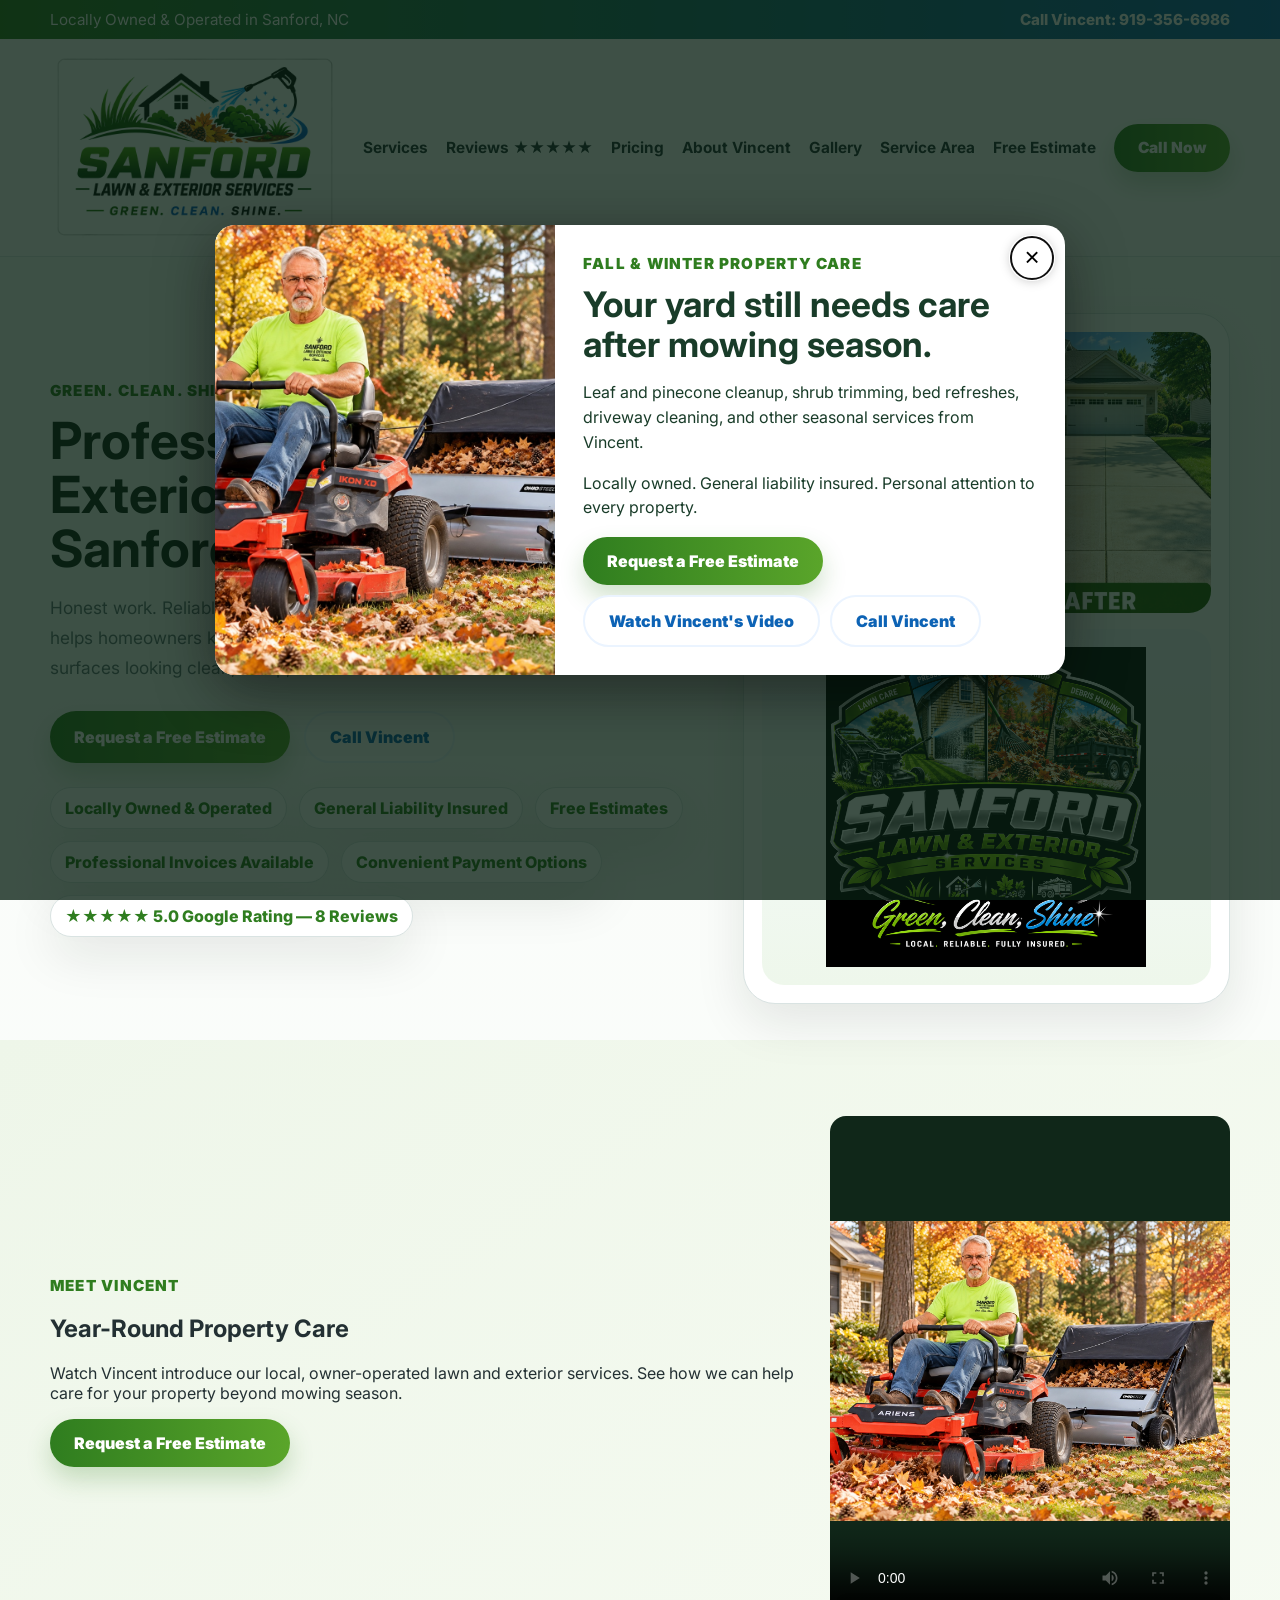
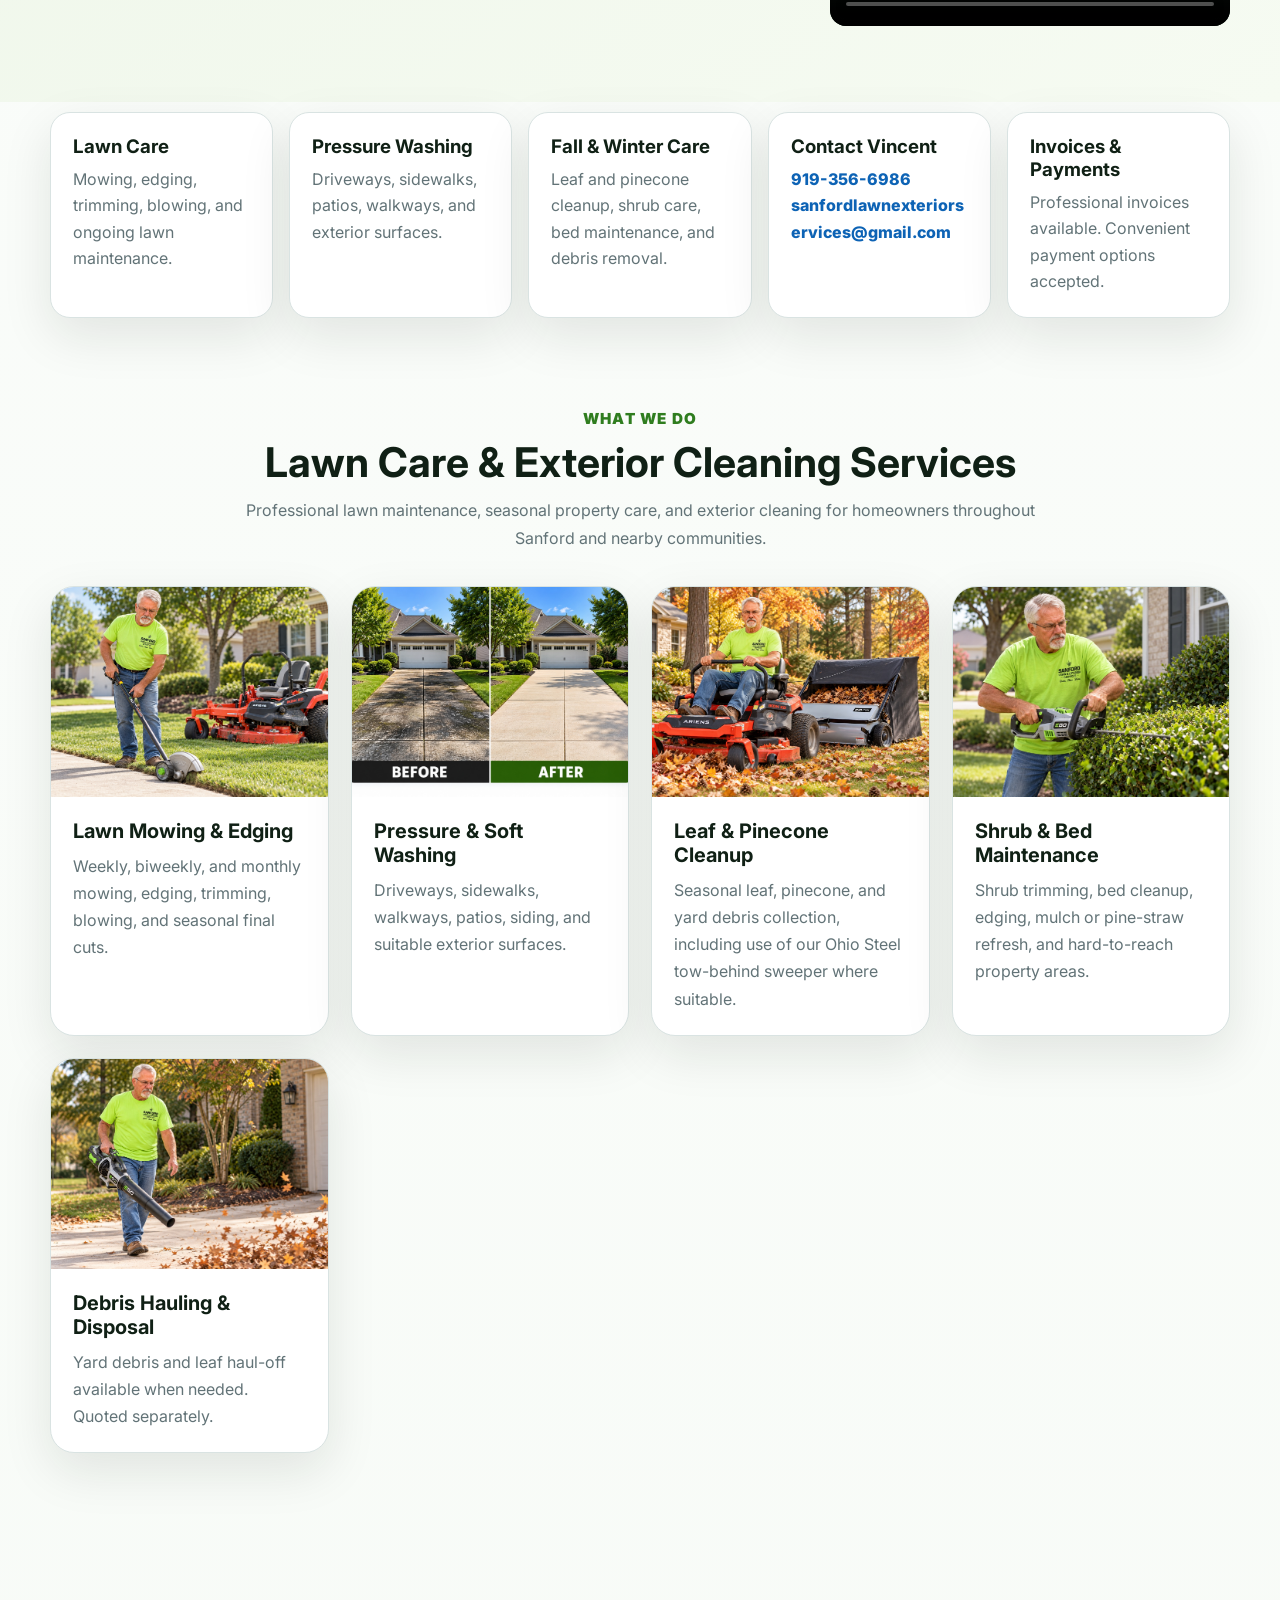
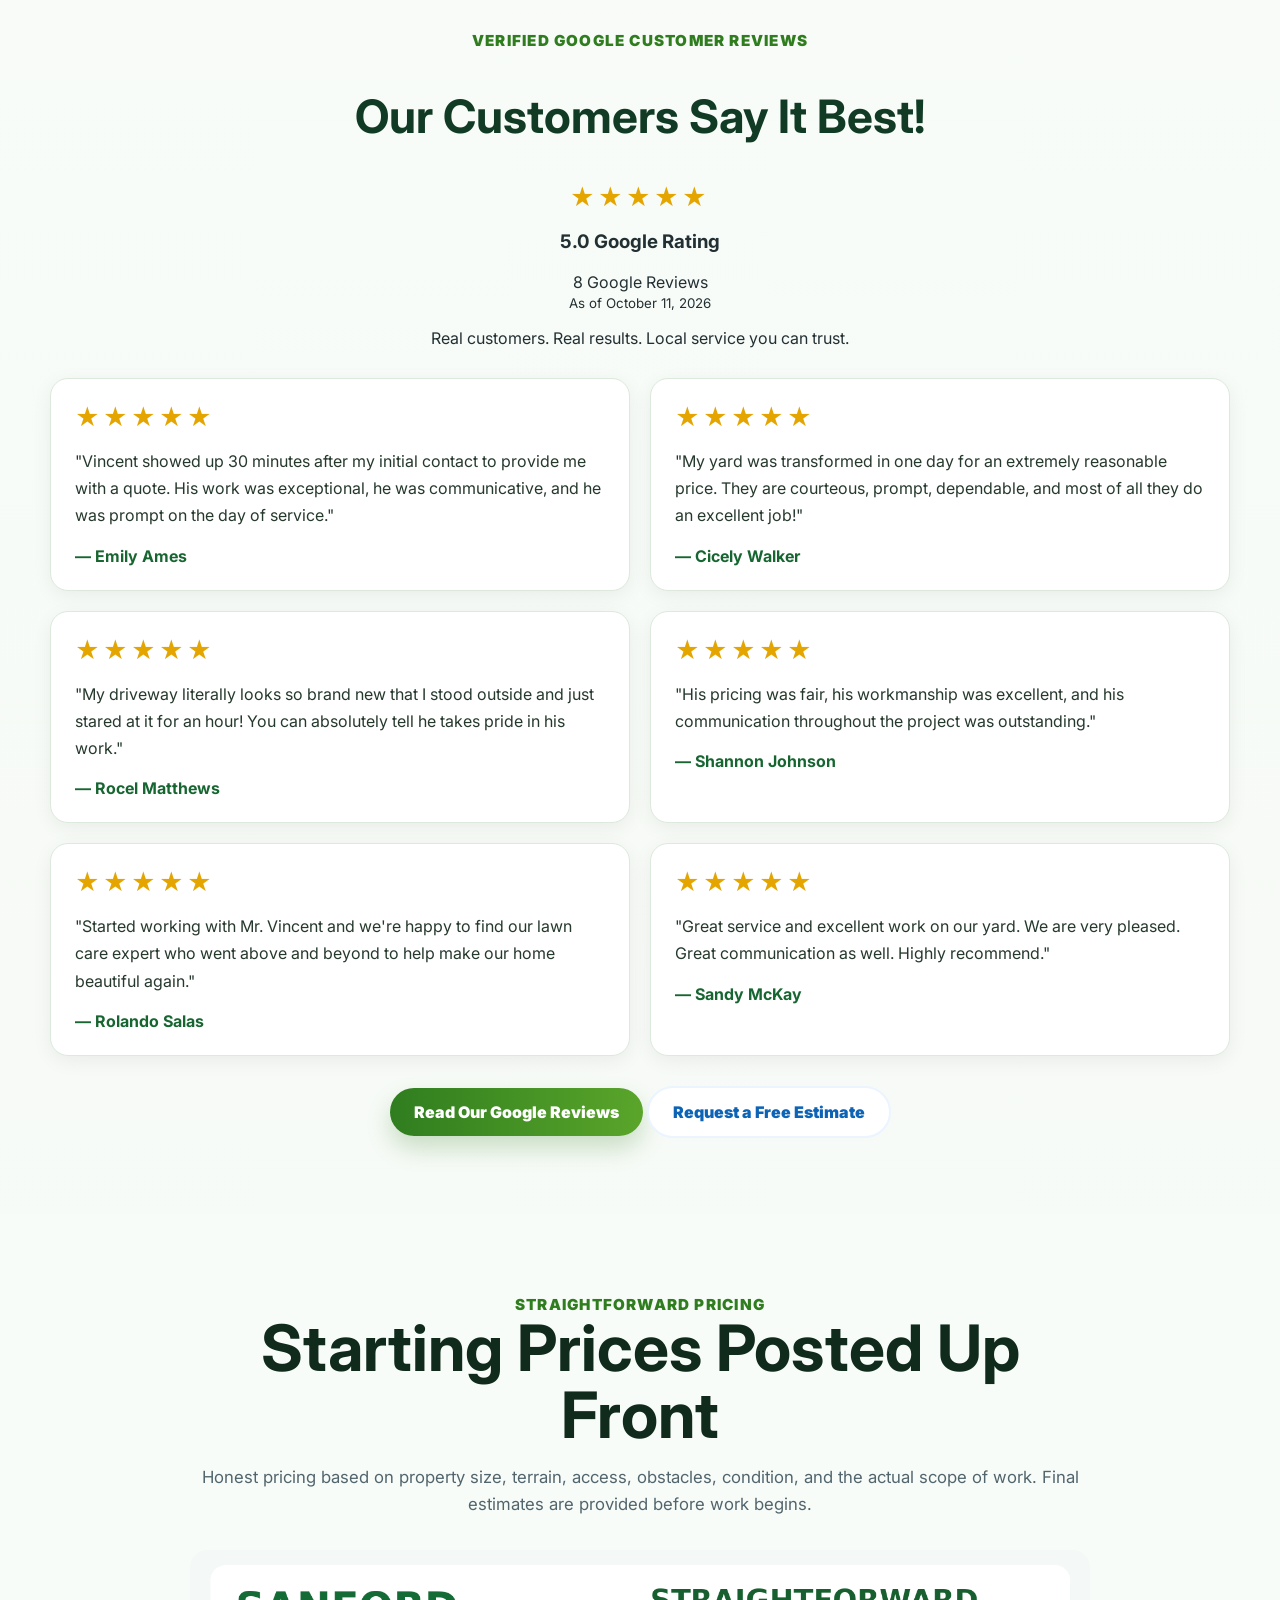
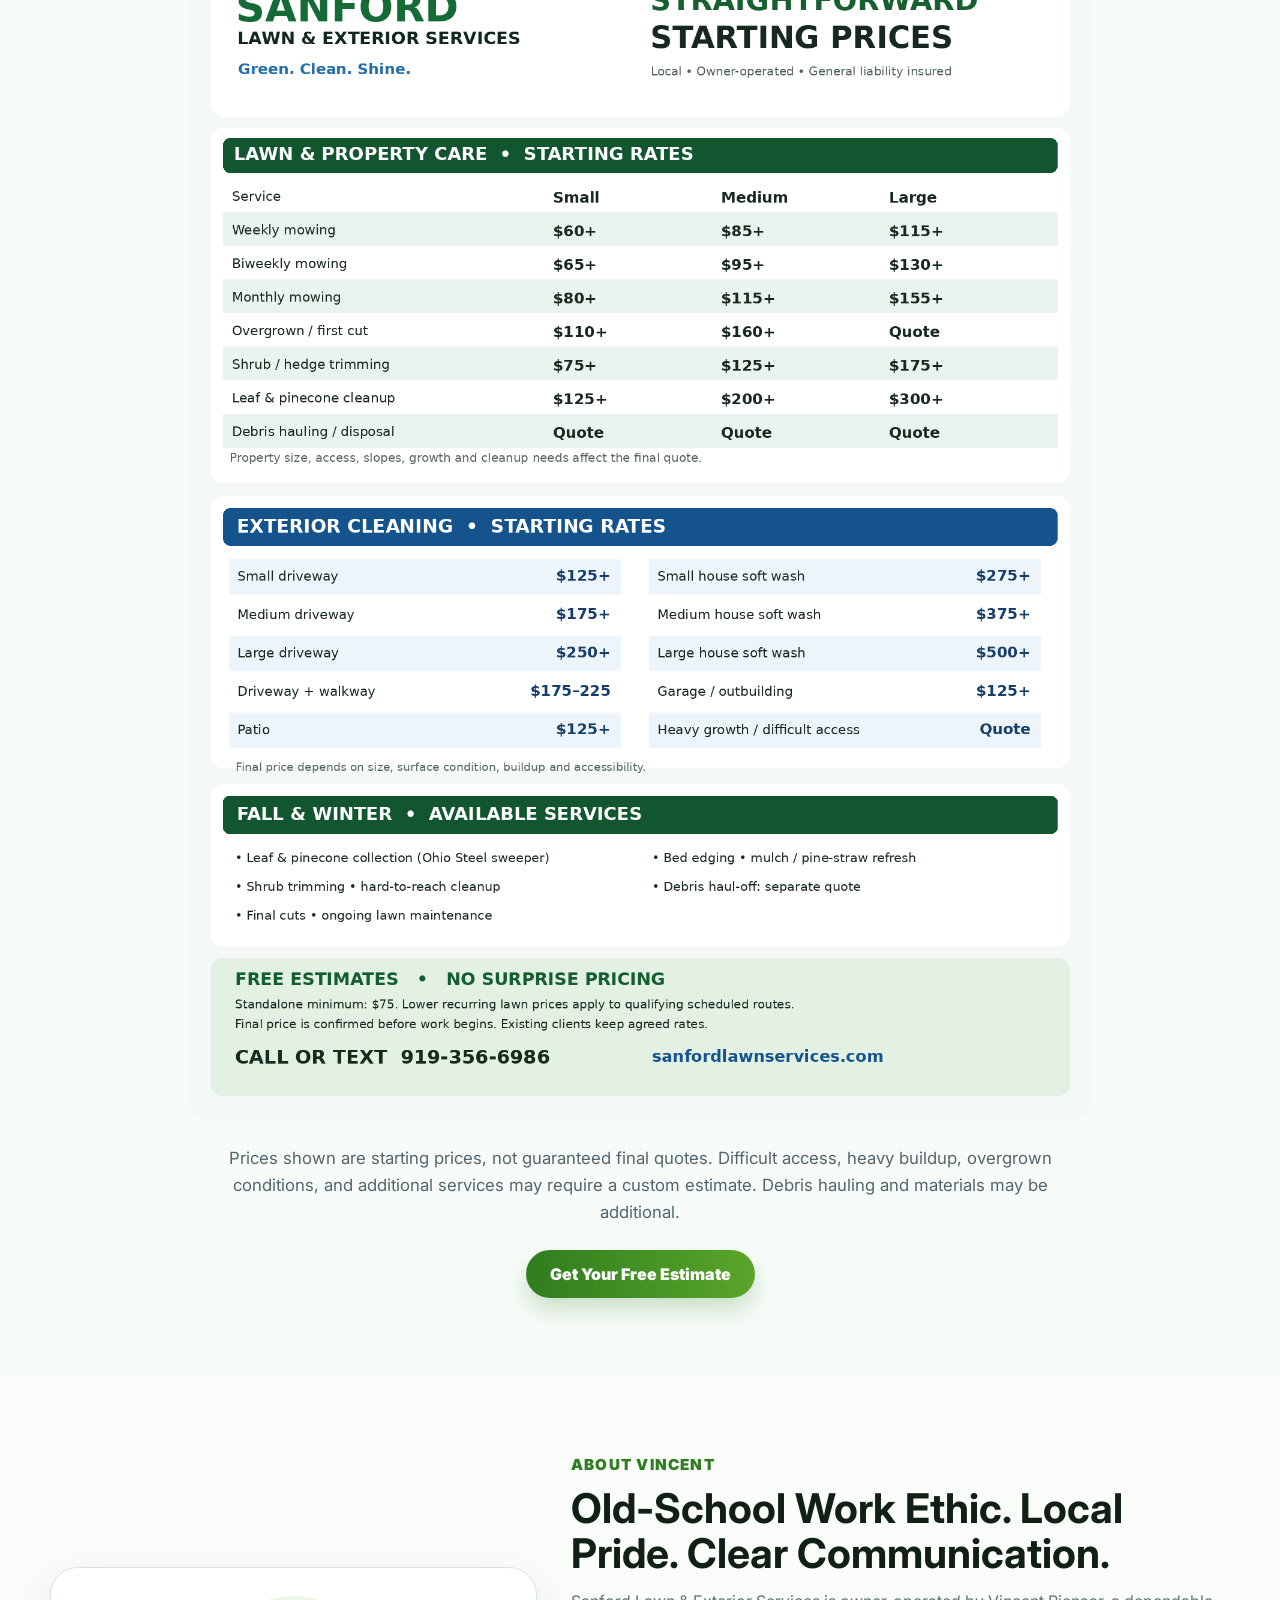
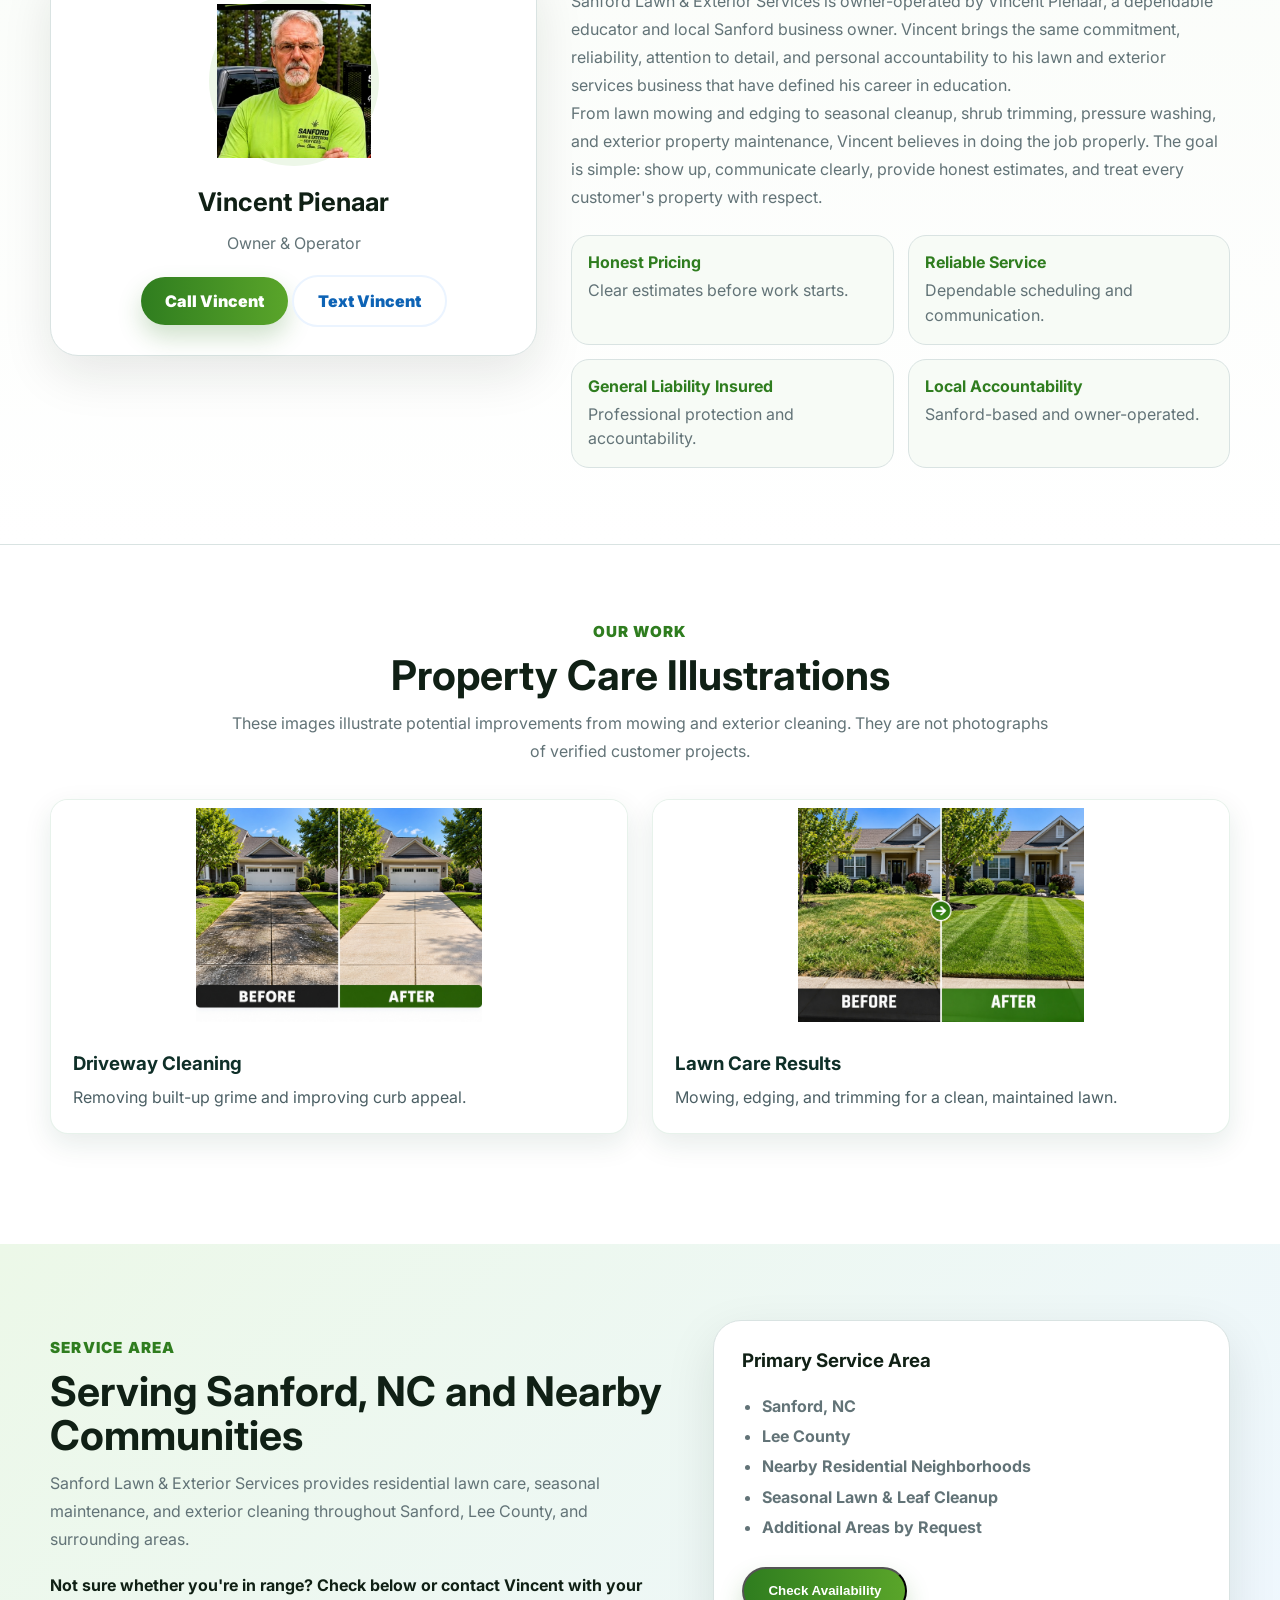
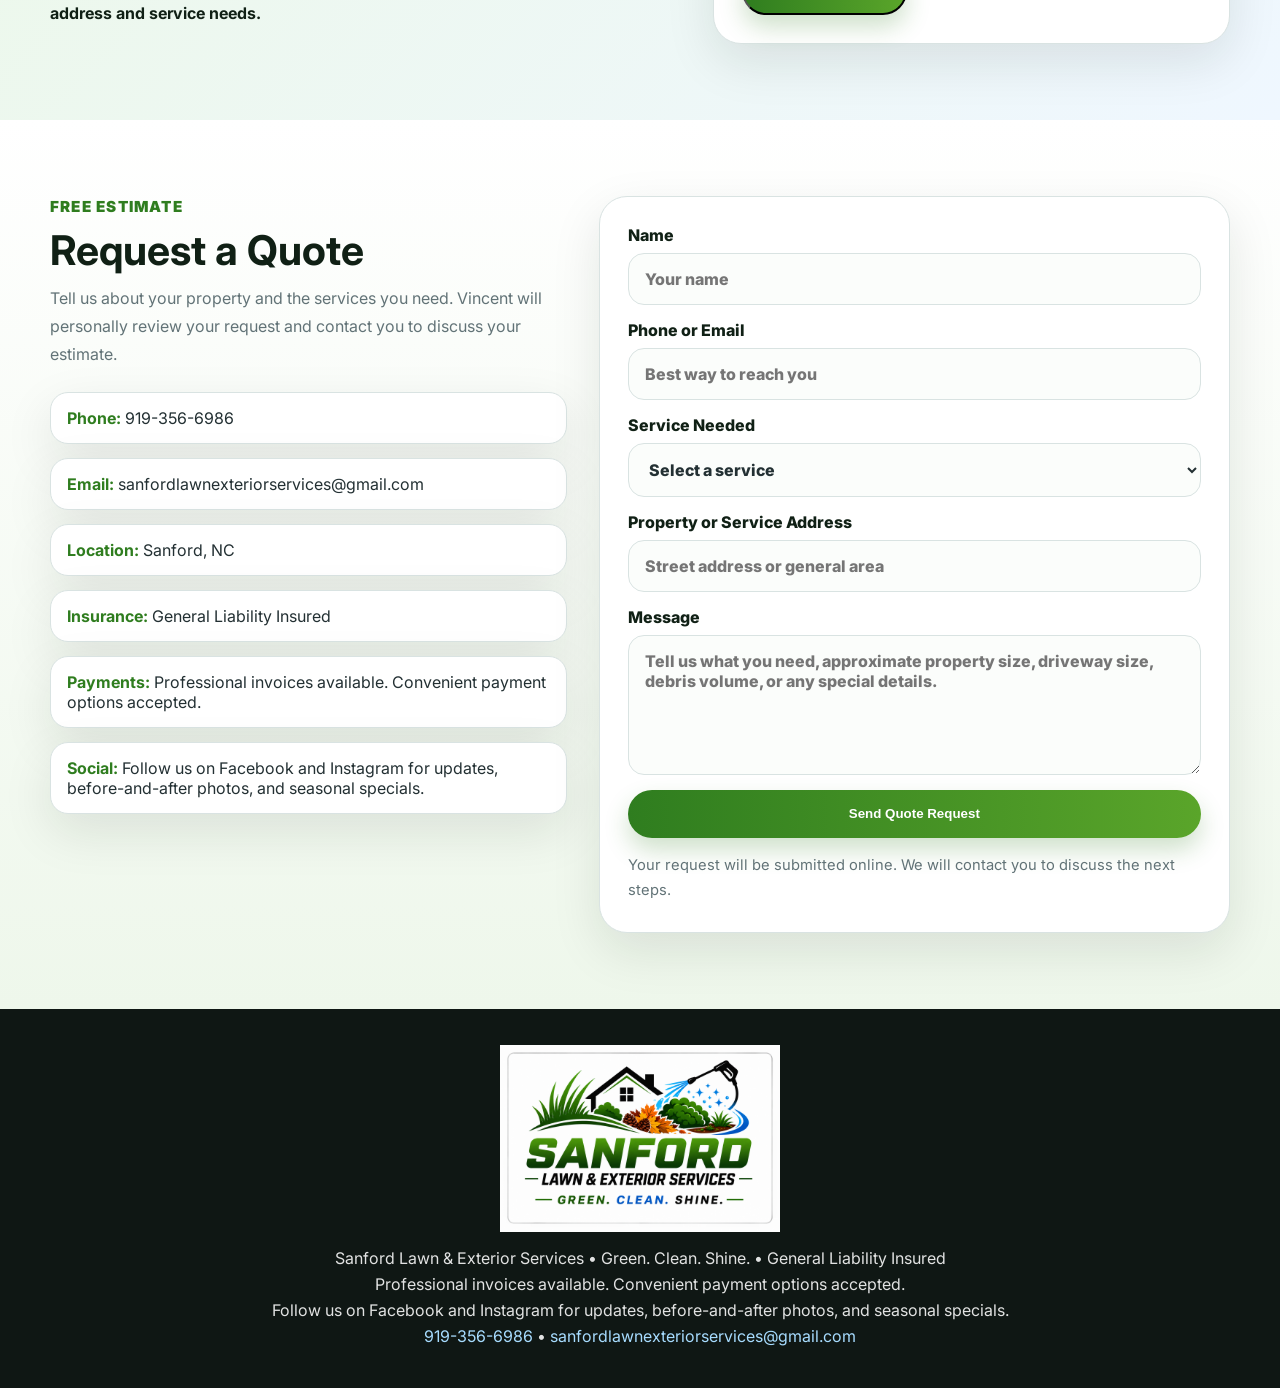
==== commit d3b58a79: "Add files via upload" ====
--- a/index.html
+++ b/index.html
@@ -1,4 +1,3 @@
-
 <!DOCTYPE html>
 <html lang="en">
 <head>
@@ -105,6 +104,23 @@
     grid-template-columns: 1fr;
   }
 }
+
+/* OCT 2026 VISUAL & SEASONAL UPDATES */
+.service-card > img {display:block;width:100%;height:210px;object-fit:cover;}
+.seasonal-video-grid {display:grid;grid-template-columns:1fr minmax(240px,400px);gap:30px;align-items:center;}
+#sanfordVideo {display:block;width:100%;max-height:510px;aspect-ratio:9/16;object-fit:contain;border-radius:16px;background:#102719;margin:auto;}
+#seasonal-video {background:linear-gradient(145deg,#eef6e9,#f6fbf2);}
+.sanford-popup[hidden] {display:none!important;}
+.sanford-popup {position:fixed;inset:0;z-index:9999;display:flex;align-items:center;justify-content:center;padding:18px;background:rgba(8,31,19,.78);}
+.sanford-popup-panel {position:relative;display:grid;grid-template-columns:minmax(180px,40%) 1fr;max-width:850px;width:100%;max-height:calc(100dvh - 36px);background:#fff;border-radius:20px;box-shadow:0 15px 60px #0007;overflow:auto;}
+.sanford-popup-panel > img {width:100%;height:100%;min-height:330px;object-fit:cover;}
+.sanford-popup-content {padding:28px;color:#193c29;}
+.sanford-popup-content h2 {font-size:clamp(1.5rem,3vw,2.2rem);margin:12px 0;line-height:1.13;}
+.sanford-popup-content p {line-height:1.55;}
+.sanford-popup-actions {display:flex;flex-wrap:wrap;gap:10px;margin-top:17px;}
+.sanford-popup-close {position:absolute;right:12px;top:12px;width:42px;height:42px;border:0;border-radius:50%;background:white;font-size:26px;cursor:pointer;box-shadow:0 1px 12px #0004;z-index:1;}
+@media(max-width:720px) {.seasonal-video-grid{grid-template-columns:1fr;}.sanford-popup-panel{grid-template-columns:1fr;}.sanford-popup-panel > img{height:165px;min-height:0;}.sanford-popup-content{padding:16px 18px;}}
+
 </style>
 
 </head>
@@ -221,6 +237,21 @@
 
 </section>
 
+
+<!-- CUSTOMER VIDEO -->
+<section class="section" id="seasonal-video">
+  <div class="container seasonal-video-grid">
+    <div><span class="eyebrow">MEET VINCENT</span>
+      <h2>Year-Round Property Care</h2>
+      <p>Watch Vincent introduce our local, owner-operated lawn and exterior services. See how we can help care for your property beyond mowing season.</p>
+      <a class="btn btn-primary" href="#quote">Request a Free Estimate</a>
+    </div>
+    <video id="sanfordVideo" controls playsinline preload="metadata" poster="promo-poster.jpg" aria-label="Vincent talks about year-round property care">
+      <source src="sanford-promo.mp4" type="video/mp4">Your browser does not support HTML5 video.
+    </video>
+  </div>
+</section>
+
 <!-- QUICK INFORMATION -->
 
 <section class="quick-info">
@@ -302,8 +333,7 @@
 
       <article class="service-card">
 
-        <img src="lawn-results.png?v=2"
-             alt="Lawn care results">
+        <img src="lawn-edging-vincent.png" alt="Illustrative lawn edging with EGO equipment" loading="lazy">
 
         <div class="service-body">
           <h3>Lawn Mowing & Edging</h3>
@@ -333,7 +363,7 @@
 
       <article class="service-card">
 
-        <div class="seasonal-image">🍂</div>
+        <img src="leaf-cleanup-vincent.jpg" alt="Illustrative leaf cleanup with Ariens mower and Ohio Steel-style sweeper" loading="lazy">
 
         <div class="service-body">
           <h3>Leaf & Pinecone Cleanup</h3>
@@ -349,7 +379,7 @@
 
       <article class="service-card">
 
-        <div class="seasonal-image">🌿</div>
+        <img src="shrub-trimming-vincent.jpg" alt="Illustrative shrub trimming with EGO hedge trimmer" loading="lazy">
 
         <div class="service-body">
           <h3>Shrub & Bed Maintenance</h3>
@@ -364,7 +394,7 @@
 
       <article class="service-card">
 
-        <div class="seasonal-image">🚚</div>
+        <img src="leaf-blowing-vincent.jpg" alt="Illustrative yard debris and leaf blowing" loading="lazy">
 
         <div class="service-body">
           <h3>Debris Hauling & Disposal</h3>
@@ -694,12 +724,10 @@
 
       <span class="eyebrow">OUR WORK</span>
 
-      <h2>Clean Work. Clear Results.</h2>
-
-      <p>
-        See the difference professional mowing,
-        edging, cleanup, and exterior cleaning
-        can make around your property.
+      <h2>Property Care Illustrations</h2>
+
+      <p>
+        These images illustrate potential improvements from mowing and exterior cleaning. They are not photographs of verified customer projects.
       </p>
 
     </div>
@@ -709,7 +737,7 @@
       <article class="before-card image-contain">
 
         <img src="driveway-before-after.jpg"
-             alt="Driveway cleaning before and after">
+             alt="Illustrative driveway cleaning before and after">
 
         <div>
           <h3>Driveway Cleaning</h3>
@@ -724,7 +752,7 @@
       <article class="before-card image-contain">
 
         <img src="lawn-before-after.jpg"
-             alt="Lawn mowing before and after">
+             alt="Illustrative lawn care before and after">
 
         <div>
           <h3>Lawn Care Results</h3>
@@ -987,6 +1015,43 @@
 
 </footer>
 
+
+<!-- SEASONAL POPUP: SHOW ONCE PER TAB SESSION -->
+<div class="sanford-popup" id="sanfordSeasonalPopup" role="dialog" aria-modal="true" aria-labelledby="sanfordPopupTitle" hidden>
+  <div class="sanford-popup-panel">
+    <button type="button" class="sanford-popup-close" id="sanfordPopupClose" aria-label="Close seasonal offer">×</button>
+    <img src="promo-poster.jpg" alt="Illustrative autumn leaf cleanup with Sanford Lawn and Exterior Services">
+    <div class="sanford-popup-content">
+      <span class="eyebrow">FALL & WINTER PROPERTY CARE</span>
+      <h2 id="sanfordPopupTitle">Your yard still needs care after mowing season.</h2>
+      <p>Leaf and pinecone cleanup, shrub trimming, bed refreshes, driveway cleaning, and other seasonal services from Vincent.</p>
+      <p>Locally owned. General liability insured. Personal attention to every property.</p>
+      <div class="sanford-popup-actions">
+        <a class="btn btn-primary" href="#quote" data-close-popup>Request a Free Estimate</a>
+        <a class="btn btn-secondary" href="#seasonal-video" data-close-popup>Watch Vincent's Video</a>
+        <a class="btn btn-secondary" href="tel:9193566986">Call Vincent</a>
+      </div>
+    </div>
+  </div>
+</div>
+<script>
+(function(){
+  const modal=document.getElementById('sanfordSeasonalPopup');
+  const closeButton=document.getElementById('sanfordPopupClose');
+  let previousFocus=null;
+  function hidePopup(){modal.hidden=true;document.body.style.overflow='';if(previousFocus&&previousFocus.focus)previousFocus.focus();}
+  function showPopup(){
+    try {if(sessionStorage.getItem('sanfordPopupSeen2026'))return;sessionStorage.setItem('sanfordPopupSeen2026','1');} catch(e) {}
+    previousFocus=document.activeElement;modal.hidden=false;document.body.style.overflow='hidden';closeButton.focus();
+  }
+  closeButton.addEventListener('click',hidePopup);
+  modal.querySelectorAll('[data-close-popup]').forEach(el=>el.addEventListener('click',hidePopup));
+  modal.addEventListener('click',e=>{if(e.target===modal)hidePopup();});
+  document.addEventListener('keydown',e=>{if(e.key==='Escape'&&!modal.hidden)hidePopup();});
+  window.addEventListener('load',()=>setTimeout(showPopup,1600));
+})();
+</script>
+
 <!-- EXISTING JAVASCRIPT -->
 
 <script src="script.js"></script>
@@ -1062,4 +1127,4 @@
 </script>
 
 </body>
-</html>
+</html>
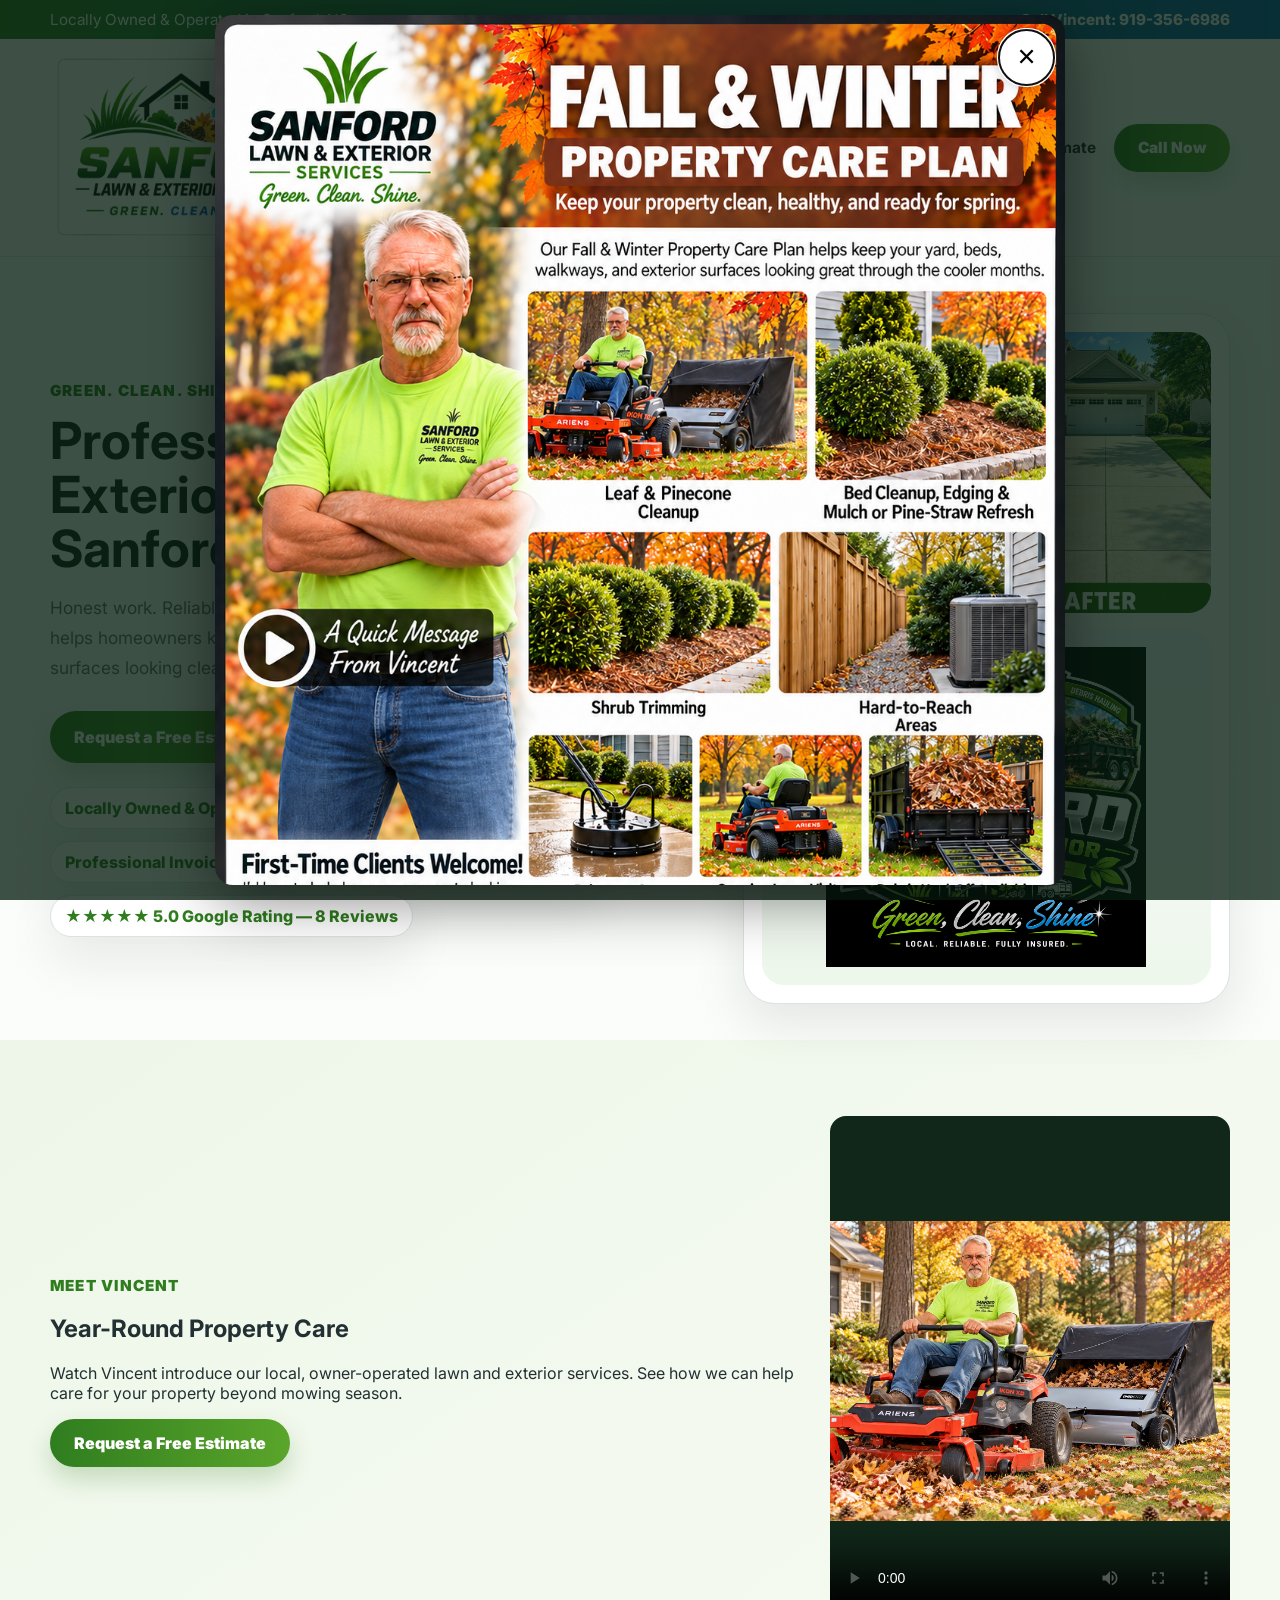
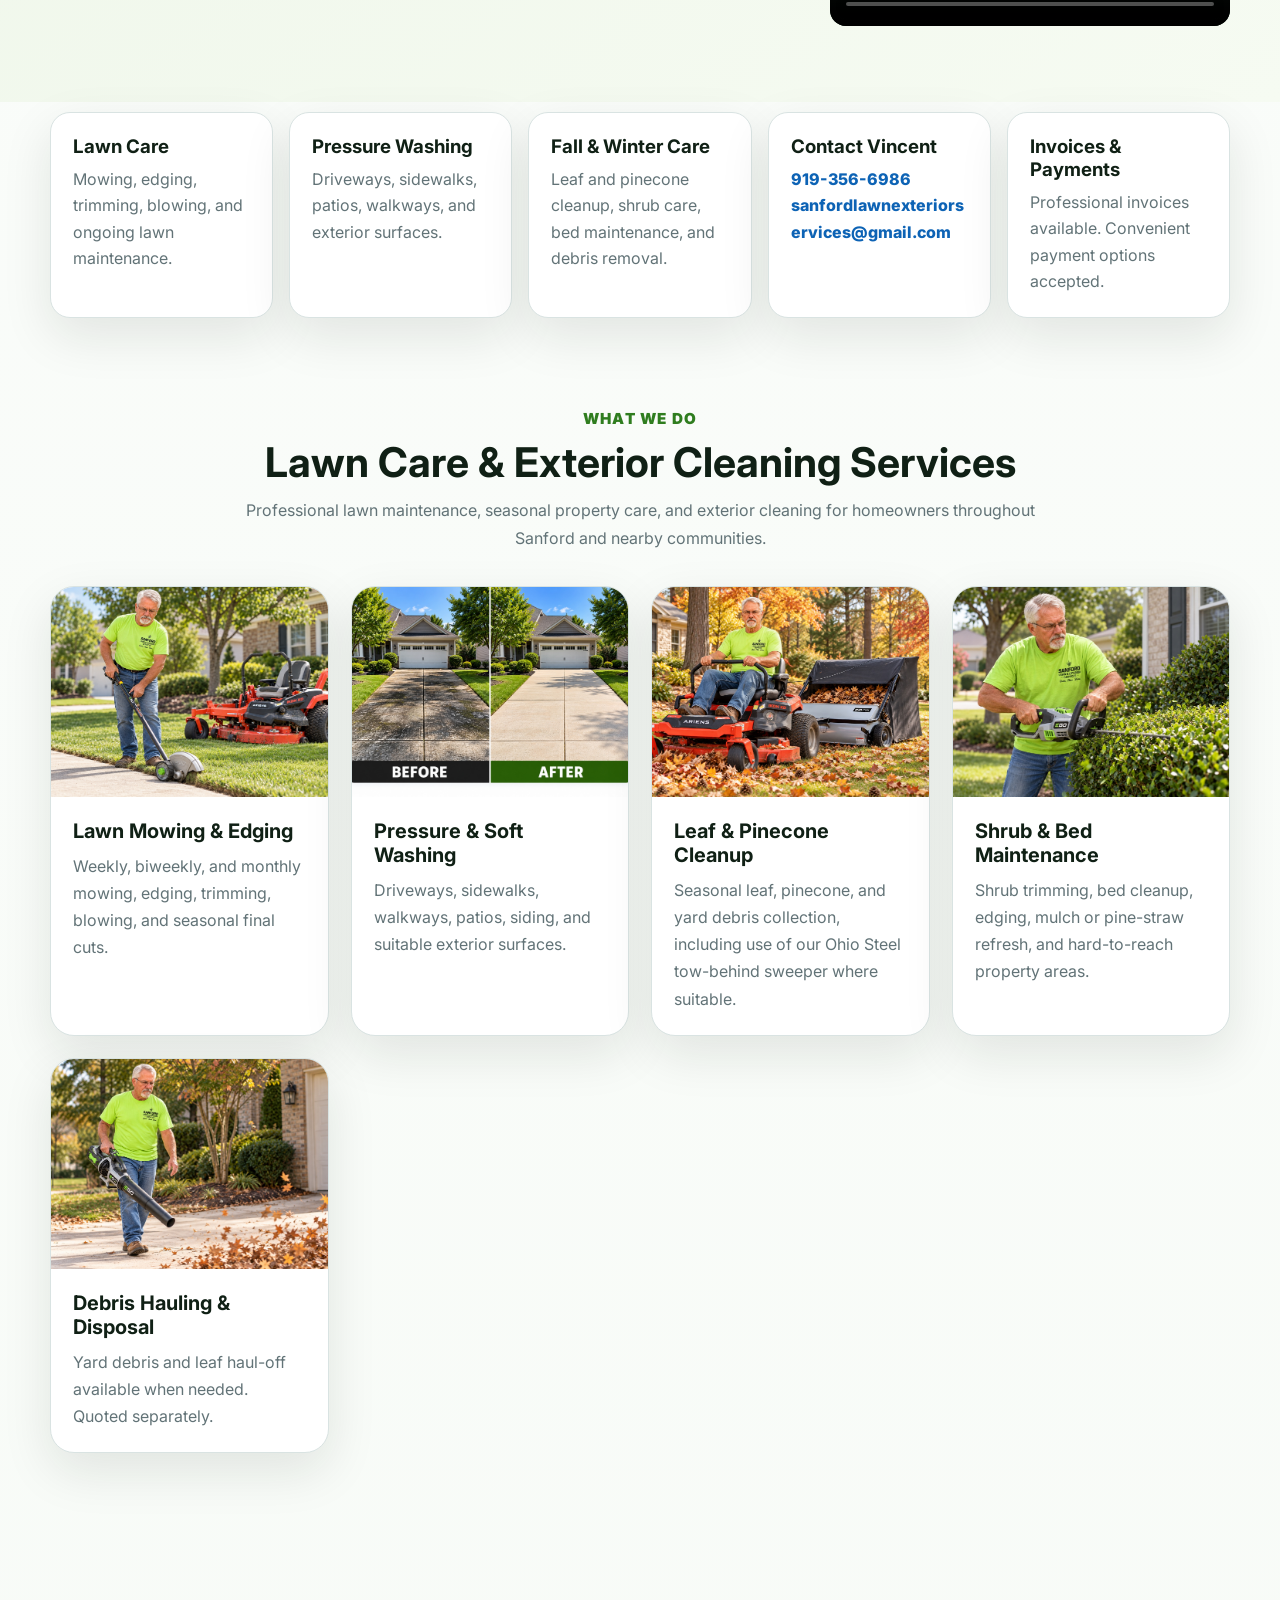
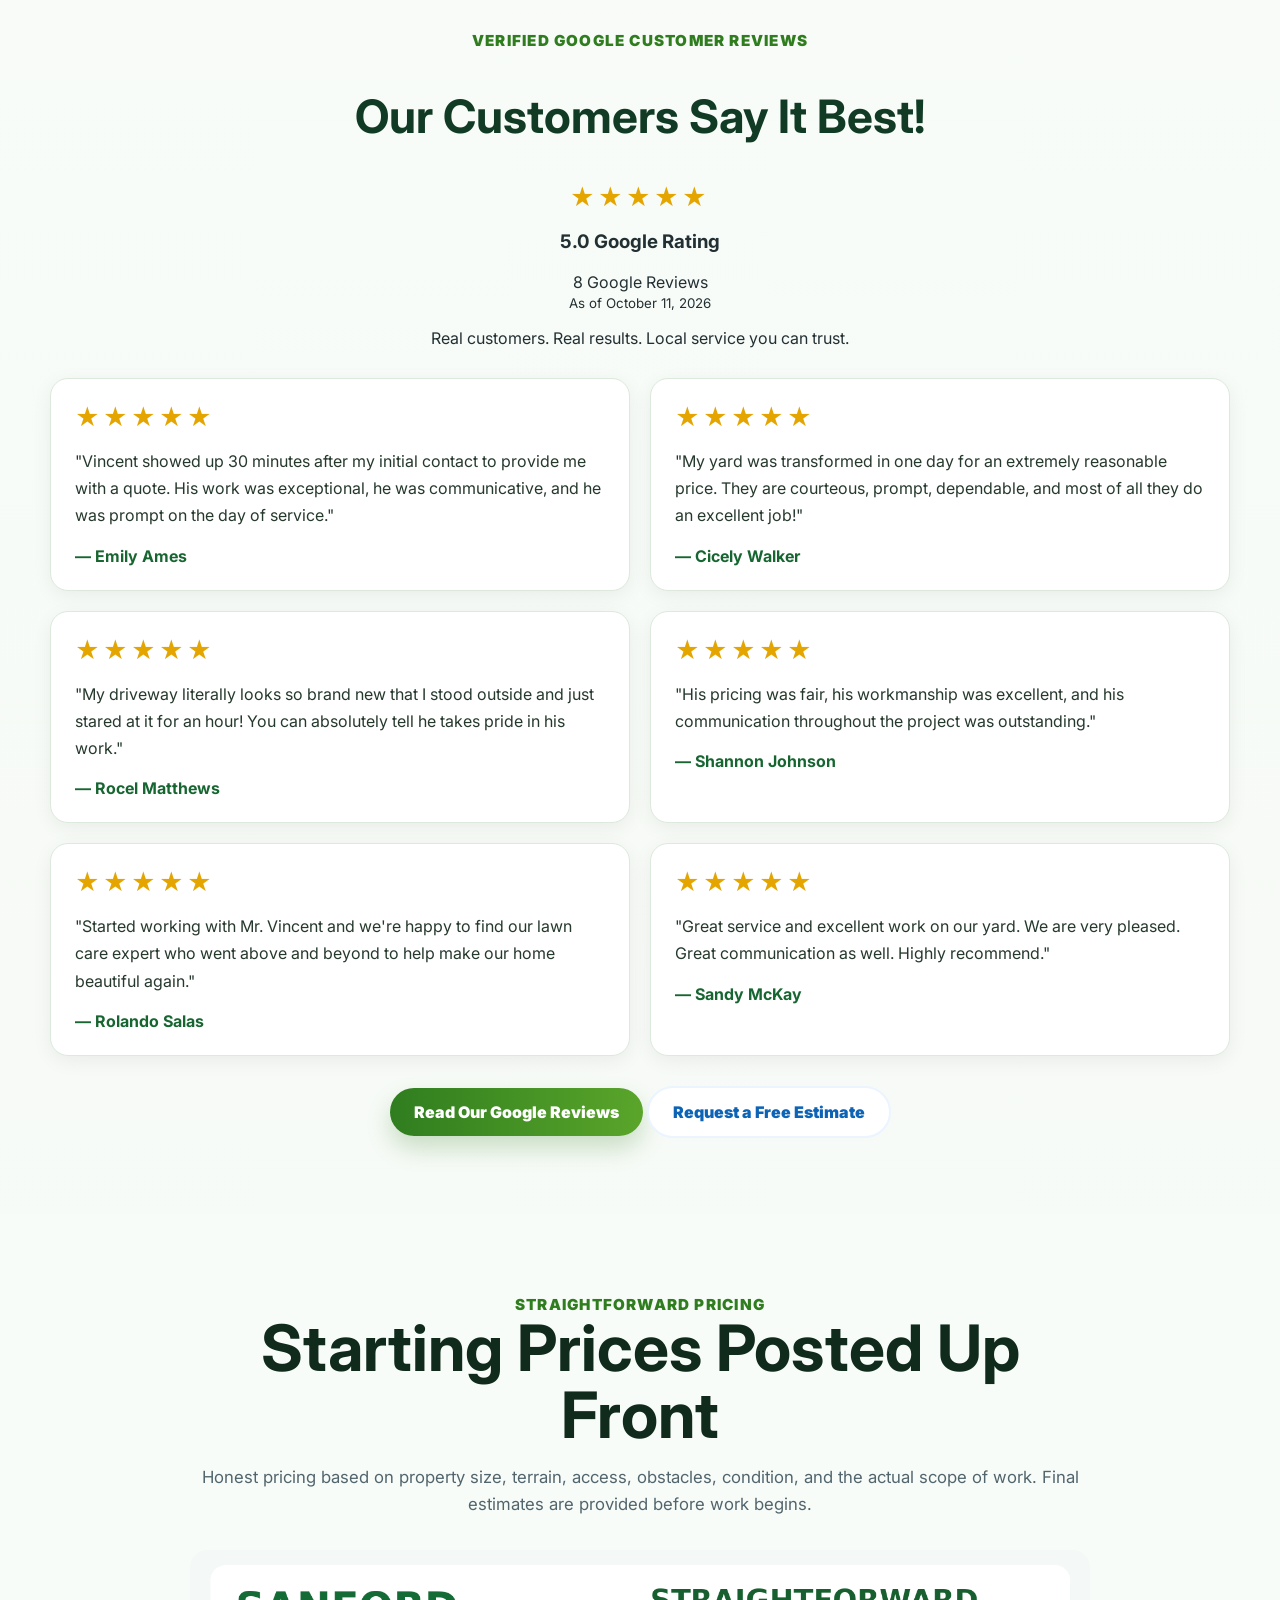
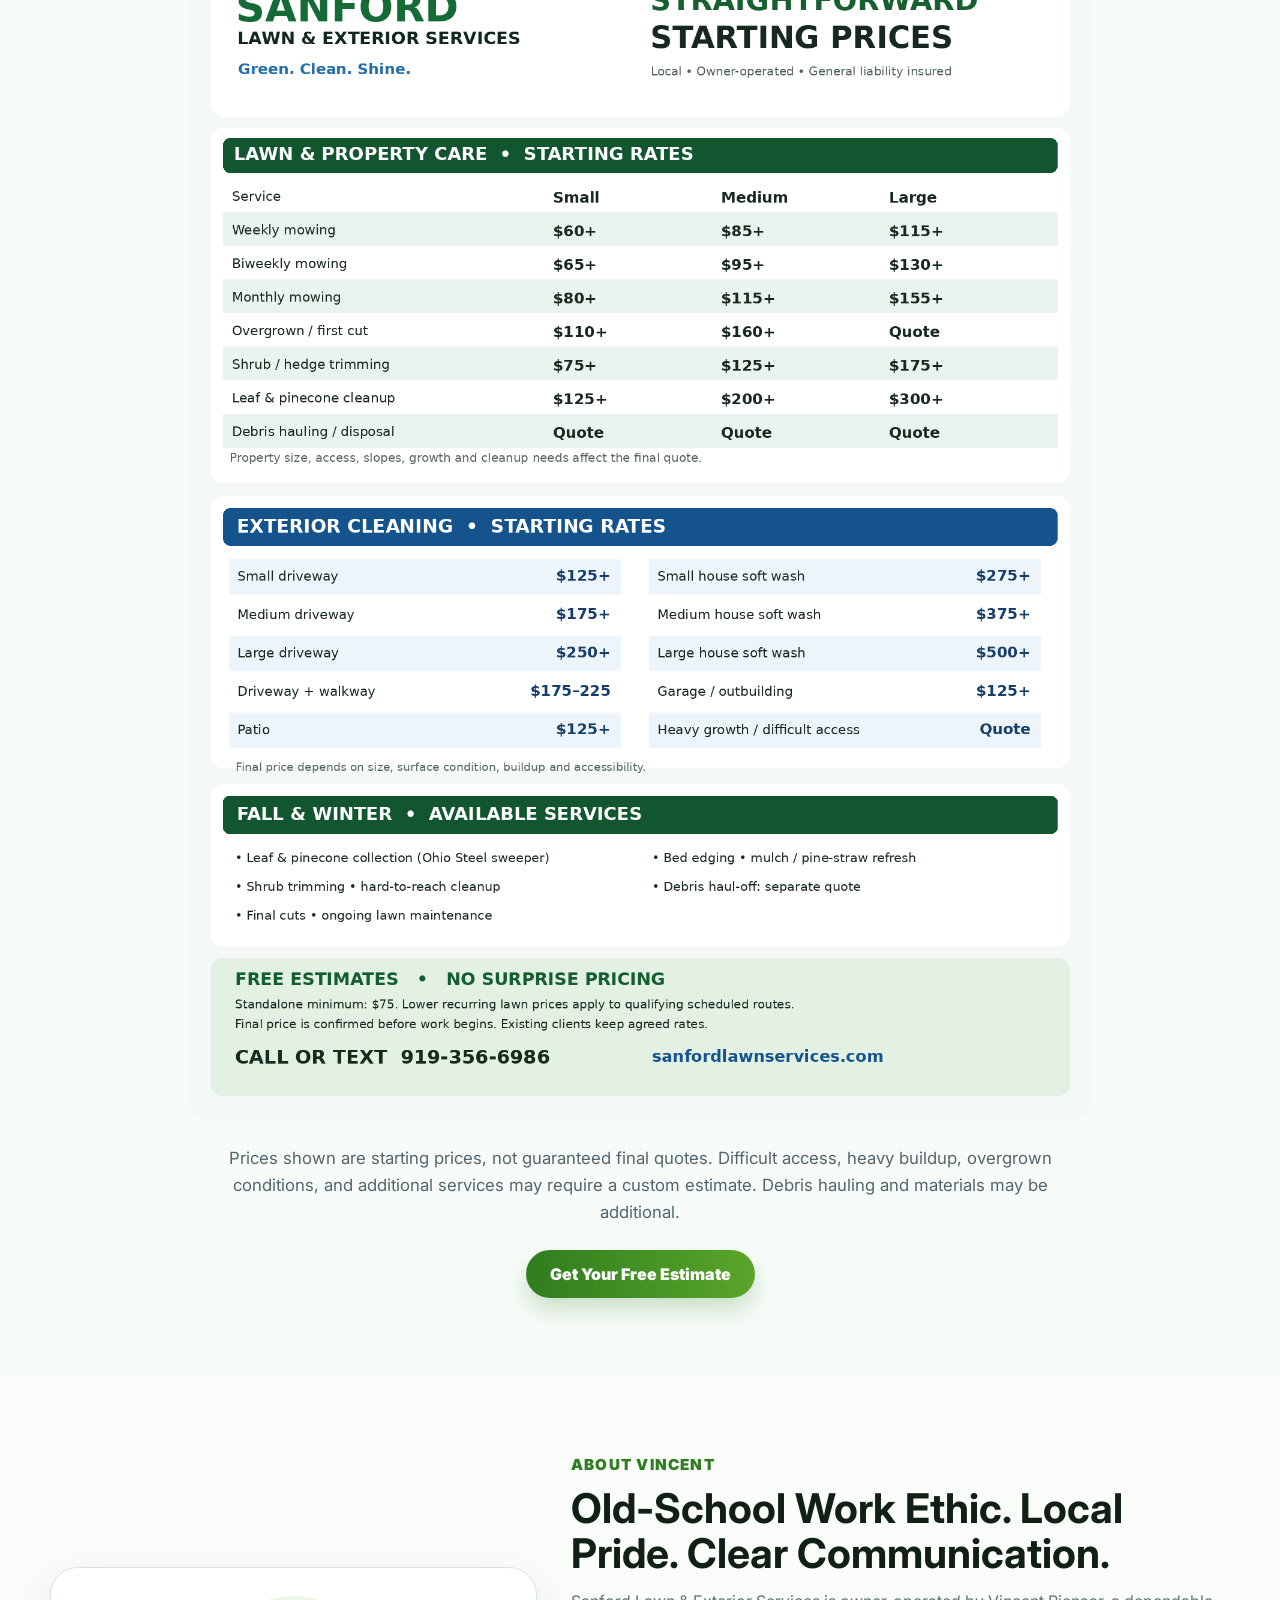
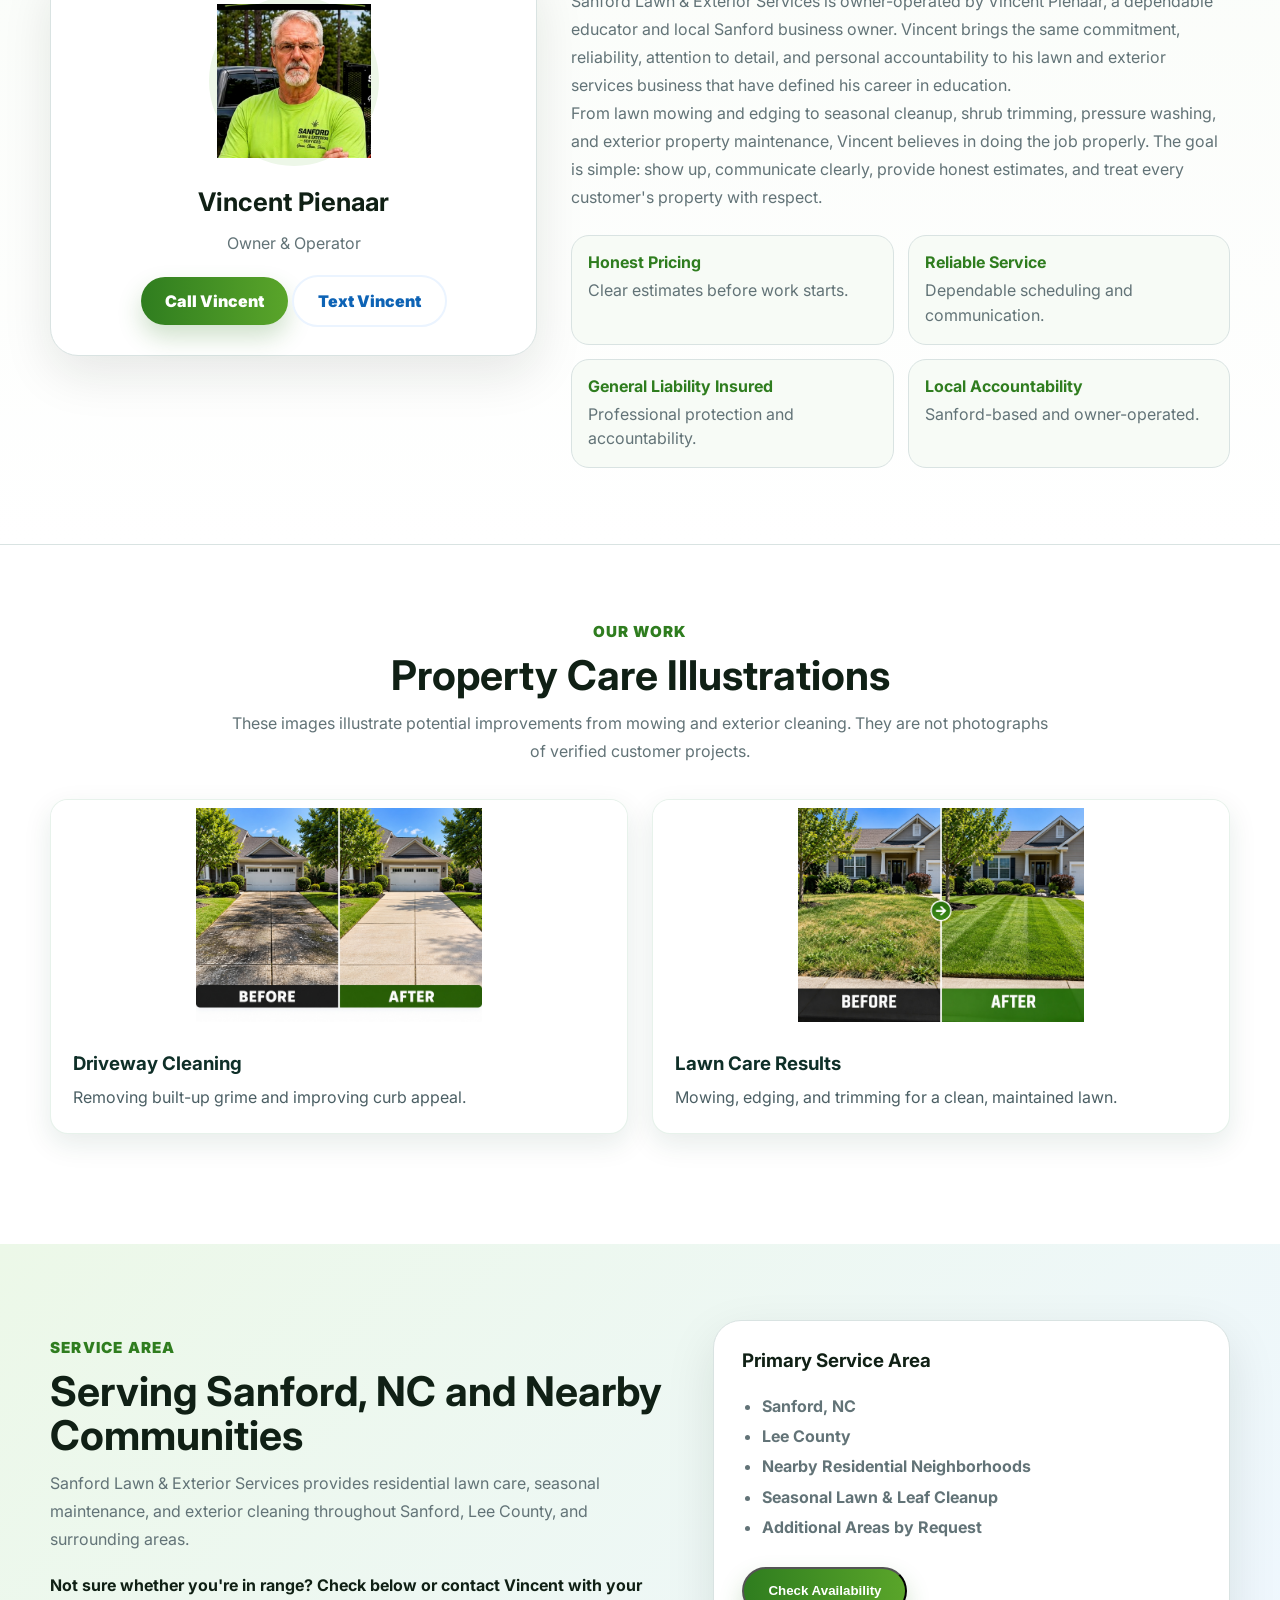
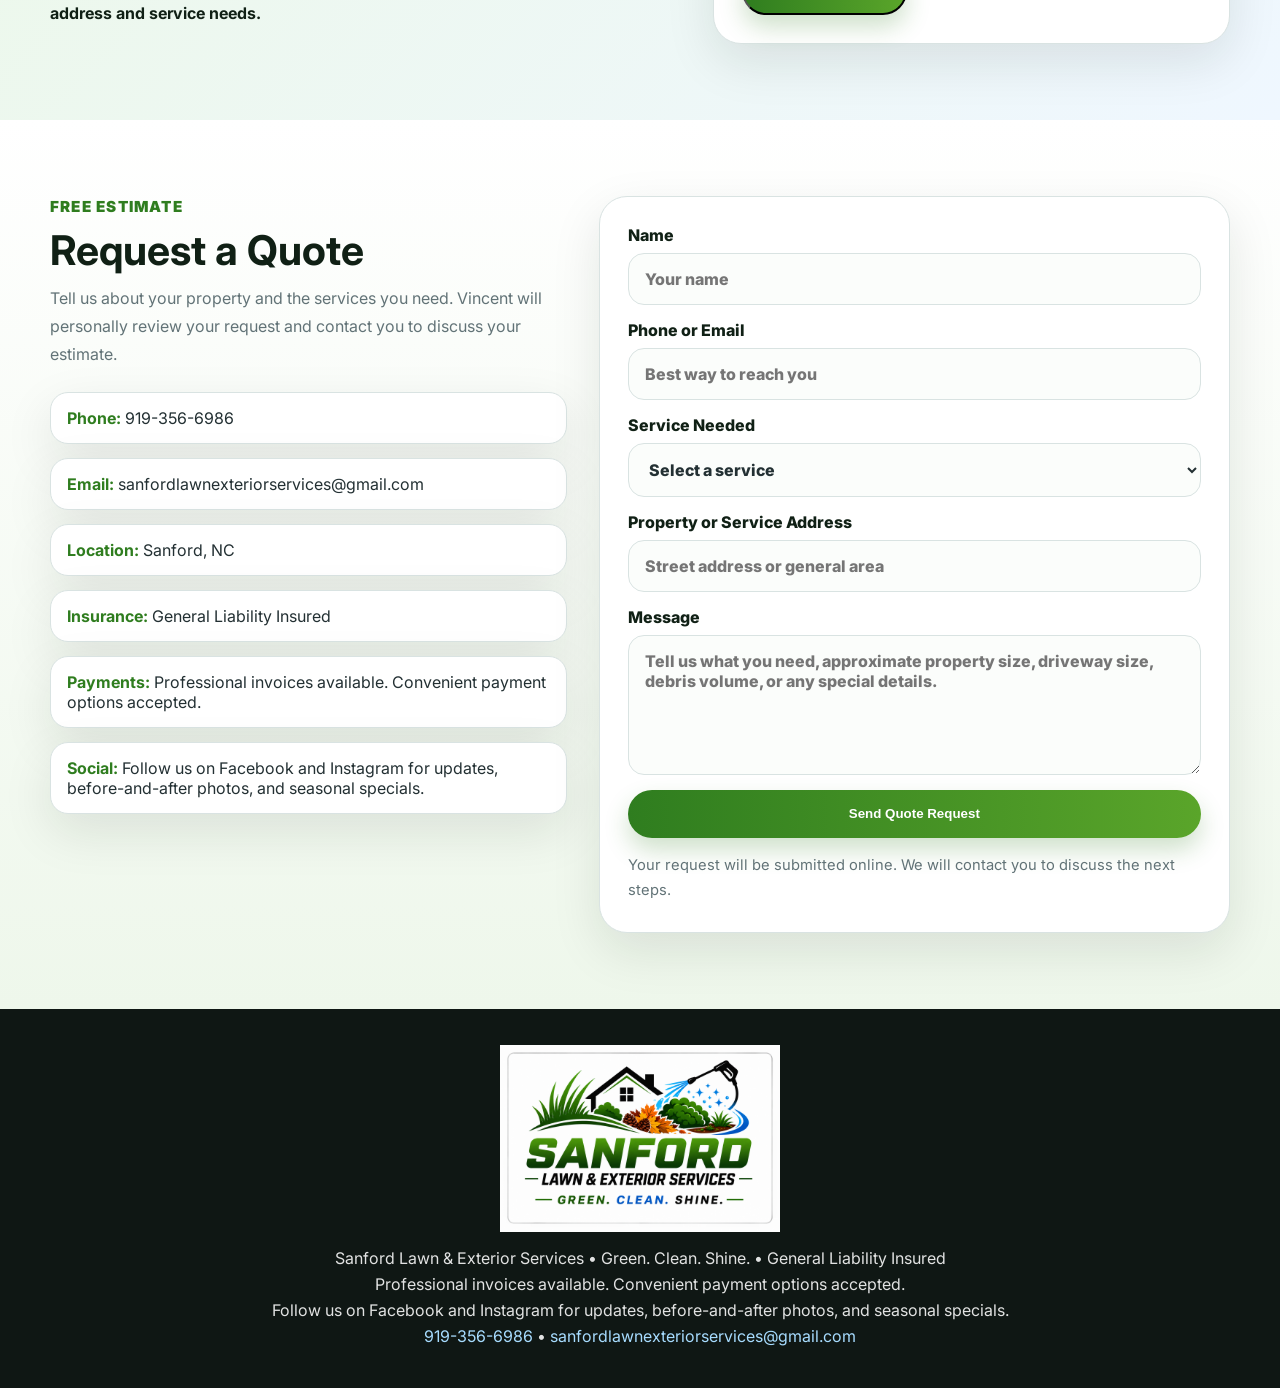
==== commit b58f91c8: "Add files via upload" ====
--- a/index.html
+++ b/index.html
@@ -121,6 +121,31 @@
 .sanford-popup-close {position:absolute;right:12px;top:12px;width:42px;height:42px;border:0;border-radius:50%;background:white;font-size:26px;cursor:pointer;box-shadow:0 1px 12px #0004;z-index:1;}
 @media(max-width:720px) {.seasonal-video-grid{grid-template-columns:1fr;}.sanford-popup-panel{grid-template-columns:1fr;}.sanford-popup-panel > img{height:165px;min-height:0;}.sanford-popup-content{padding:16px 18px;}}
 
+
+/* Approved original fall/winter graphic — responsive, with genuine clickable areas */
+.sanford-popup .sanford-artwork-popup {
+  display:block;
+  width:min(94vw,850px);
+  max-width:850px;
+  max-height:calc(100dvh - 30px);
+  overflow:auto;
+  background:transparent;
+  border-radius:18px;
+}
+.sanford-popup-artwork {position:relative;width:100%;line-height:0;}
+.sanford-popup-artwork > img {display:block;width:100%;height:auto;max-width:none;}
+.sanford-popup-artwork .sanford-popup-close {
+  position:absolute;top:1.4%;right:1.3%;width:7%;height:auto;aspect-ratio:1;
+  min-width:35px;max-width:55px;border-radius:50%;font-size:clamp(22px,3vw,31px);
+}
+.sanford-hotspot {position:absolute;display:block;z-index:2;border-radius:12px;}
+.sanford-hotspot:focus-visible {outline:4px solid #ffe36a;outline-offset:-4px;}
+.sanford-hotspot-video {left:2.7%;top:55.2%;width:33.5%;height:8.1%;}
+.sanford-hotspot-quote {left:2.2%;top:85.1%;width:39.5%;height:6.0%;}
+@media(max-width:600px) {
+  .sanford-popup {padding:8px;}
+  .sanford-popup .sanford-artwork-popup {width:min(98vw,580px);max-height:calc(100dvh - 16px);border-radius:10px;}
+}
 </style>
 
 </head>
@@ -1016,21 +1041,14 @@
 </footer>
 
 
-<!-- SEASONAL POPUP: SHOW ONCE PER TAB SESSION -->
-<div class="sanford-popup" id="sanfordSeasonalPopup" role="dialog" aria-modal="true" aria-labelledby="sanfordPopupTitle" hidden>
-  <div class="sanford-popup-panel">
-    <button type="button" class="sanford-popup-close" id="sanfordPopupClose" aria-label="Close seasonal offer">×</button>
-    <img src="promo-poster.jpg" alt="Illustrative autumn leaf cleanup with Sanford Lawn and Exterior Services">
-    <div class="sanford-popup-content">
-      <span class="eyebrow">FALL & WINTER PROPERTY CARE</span>
-      <h2 id="sanfordPopupTitle">Your yard still needs care after mowing season.</h2>
-      <p>Leaf and pinecone cleanup, shrub trimming, bed refreshes, driveway cleaning, and other seasonal services from Vincent.</p>
-      <p>Locally owned. General liability insured. Personal attention to every property.</p>
-      <div class="sanford-popup-actions">
-        <a class="btn btn-primary" href="#quote" data-close-popup>Request a Free Estimate</a>
-        <a class="btn btn-secondary" href="#seasonal-video" data-close-popup>Watch Vincent's Video</a>
-        <a class="btn btn-secondary" href="tel:9193566986">Call Vincent</a>
-      </div>
+<!-- SEASONAL POPUP: APPROVED ARTWORK; LINKS ARE LIVE HTML CONTROLS -->
+<div class="sanford-popup" id="sanfordSeasonalPopup" role="dialog" aria-modal="true" aria-label="Fall and Winter Property Care" hidden>
+  <div class="sanford-popup-panel sanford-artwork-popup">
+    <div class="sanford-popup-artwork">
+      <img src="fall-winter-popup.png" alt="Fall and Winter Property Care Plan from Sanford Lawn & Exterior Services, showing seasonal lawn, leaf, shrub and driveway services." width="1122" height="1402">
+      <button type="button" class="sanford-popup-close" id="sanfordPopupClose" aria-label="Close seasonal popup">×</button>
+      <a class="sanford-hotspot sanford-hotspot-video" href="#seasonal-video" data-close-popup data-play-video aria-label="Watch Vincent's video"></a>
+      <a class="sanford-hotspot sanford-hotspot-quote" href="#quote" data-close-popup aria-label="Request a free estimate"></a>
     </div>
   </div>
 </div>
@@ -1039,13 +1057,35 @@
   const modal=document.getElementById('sanfordSeasonalPopup');
   const closeButton=document.getElementById('sanfordPopupClose');
   let previousFocus=null;
-  function hidePopup(){modal.hidden=true;document.body.style.overflow='';if(previousFocus&&previousFocus.focus)previousFocus.focus();}
+  function hidePopup(){
+    modal.hidden=true;
+    document.body.style.overflow='';
+  }
   function showPopup(){
-    try {if(sessionStorage.getItem('sanfordPopupSeen2026'))return;sessionStorage.setItem('sanfordPopupSeen2026','1');} catch(e) {}
-    previousFocus=document.activeElement;modal.hidden=false;document.body.style.overflow='hidden';closeButton.focus();
+    try {
+      if(sessionStorage.getItem('sanfordPopupSeen2026v2'))return;
+      sessionStorage.setItem('sanfordPopupSeen2026v2','1');
+    } catch(e) {}
+    previousFocus=document.activeElement;
+    modal.hidden=false;
+    document.body.style.overflow='hidden';
+    closeButton.focus();
   }
-  closeButton.addEventListener('click',hidePopup);
-  modal.querySelectorAll('[data-close-popup]').forEach(el=>el.addEventListener('click',hidePopup));
+  closeButton.addEventListener('click',()=>{
+    hidePopup();
+    if(previousFocus && previousFocus.focus)previousFocus.focus();
+  });
+  modal.querySelectorAll('[data-close-popup]').forEach(el=>el.addEventListener('click',()=>{
+    hidePopup();
+    if(el.hasAttribute('data-play-video')){
+      const video=document.getElementById('sanfordVideo');
+      if(video){
+        video.muted=false;
+        const request=video.play();
+        if(request && request.catch)request.catch(()=>{});
+      }
+    }
+  }));
   modal.addEventListener('click',e=>{if(e.target===modal)hidePopup();});
   document.addEventListener('keydown',e=>{if(e.key==='Escape'&&!modal.hidden)hidePopup();});
   window.addEventListener('load',()=>setTimeout(showPopup,1600));
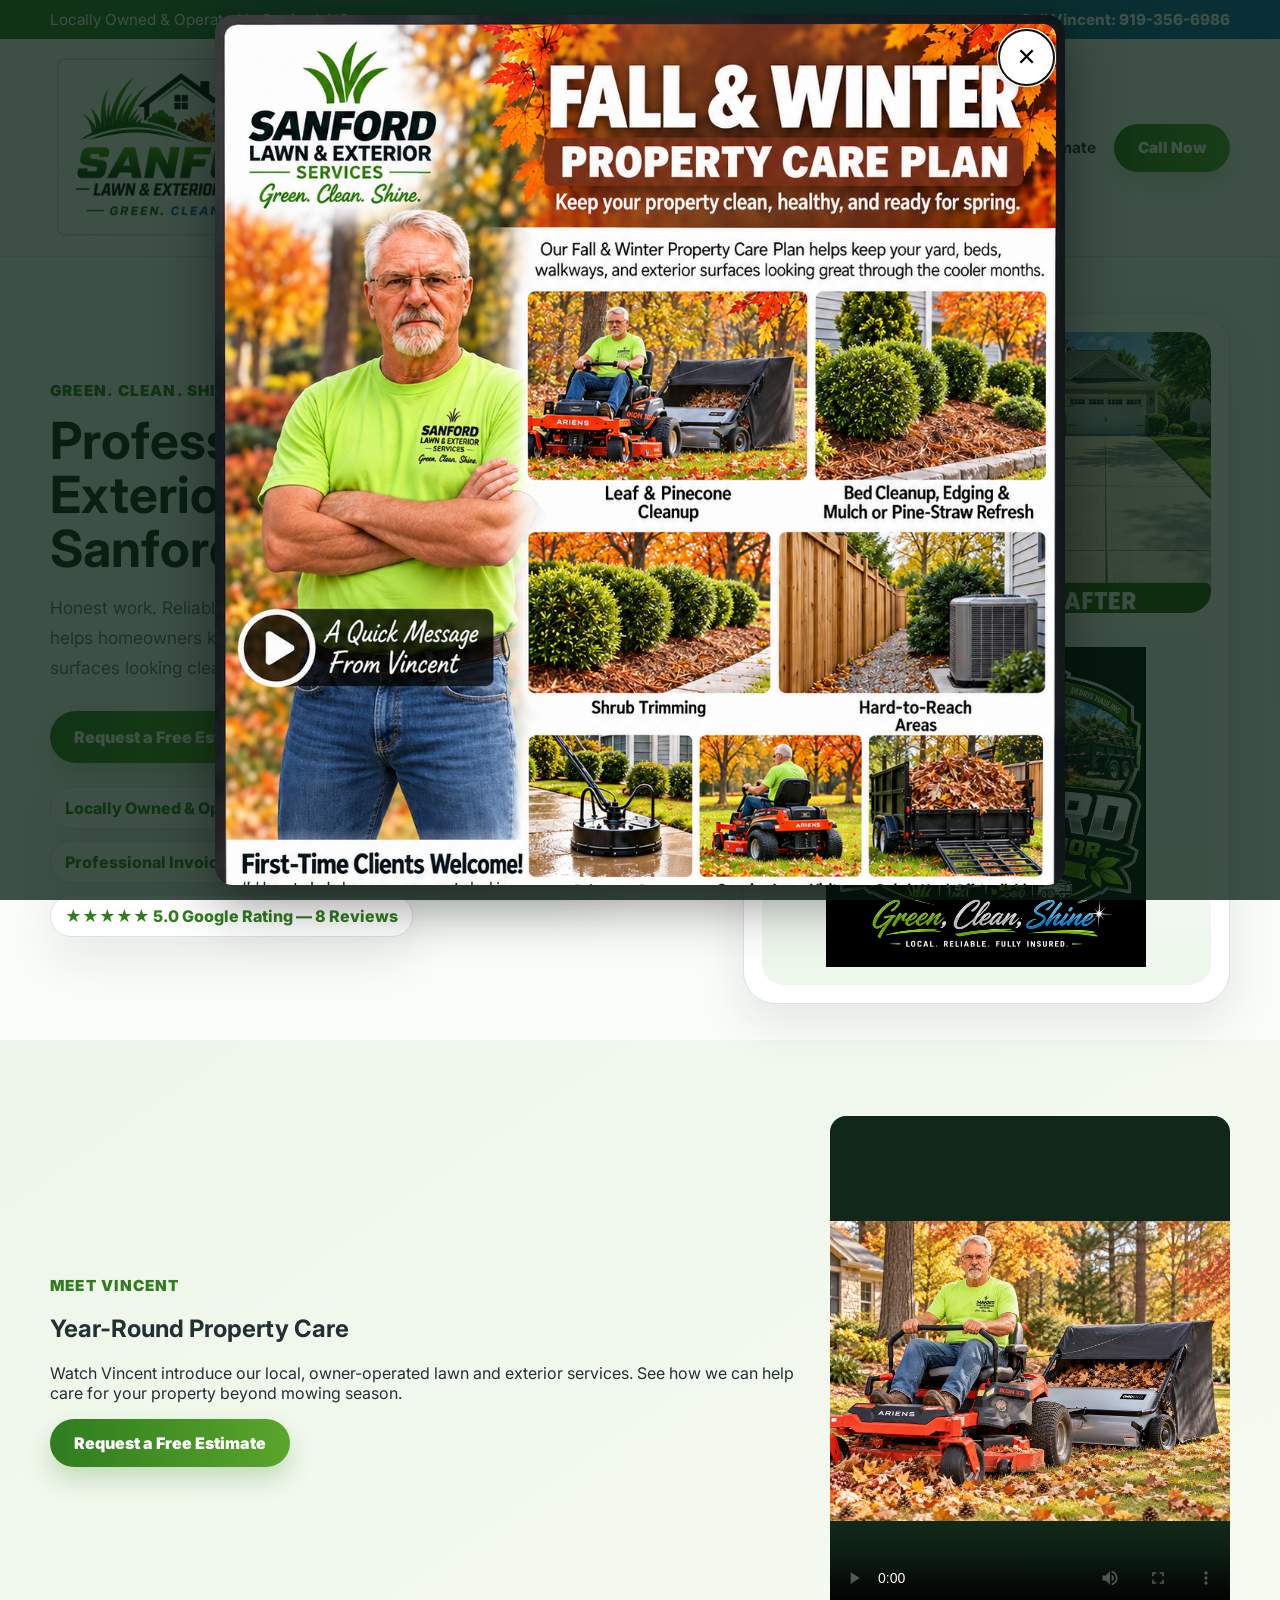
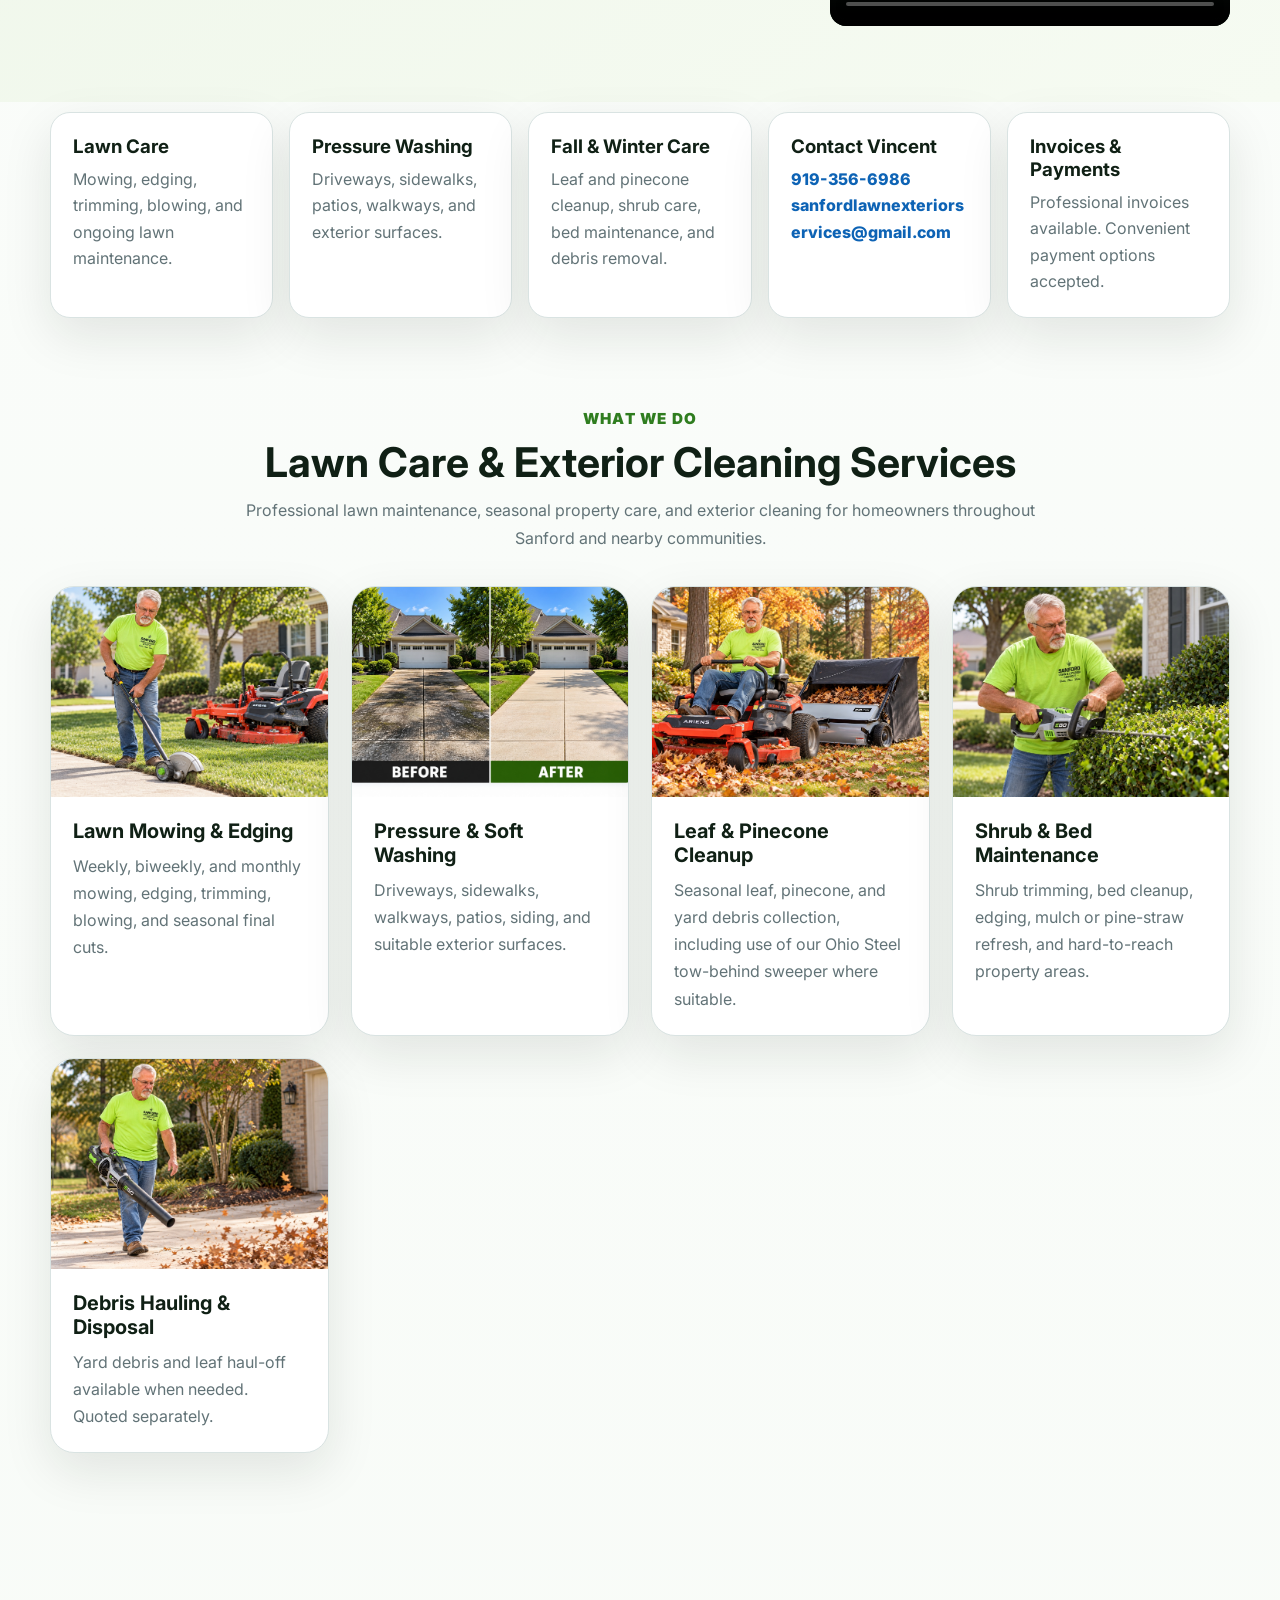
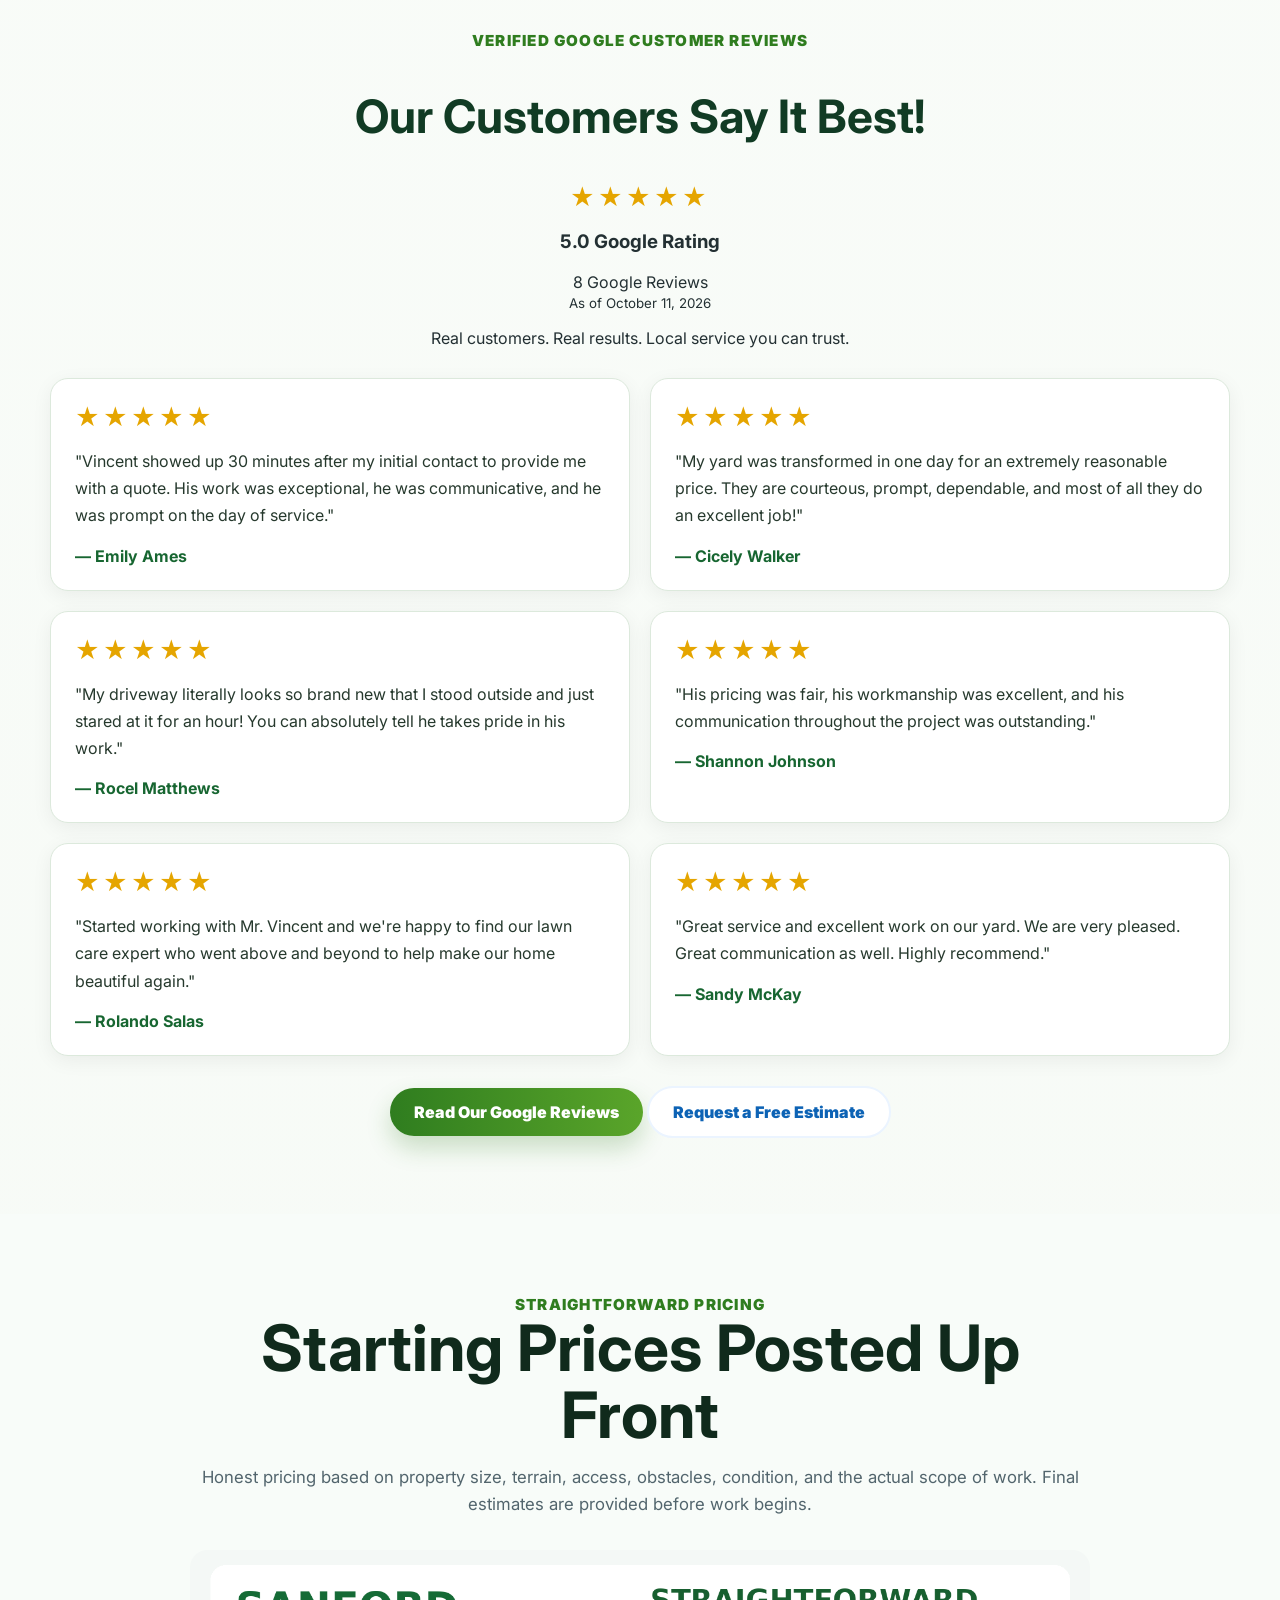
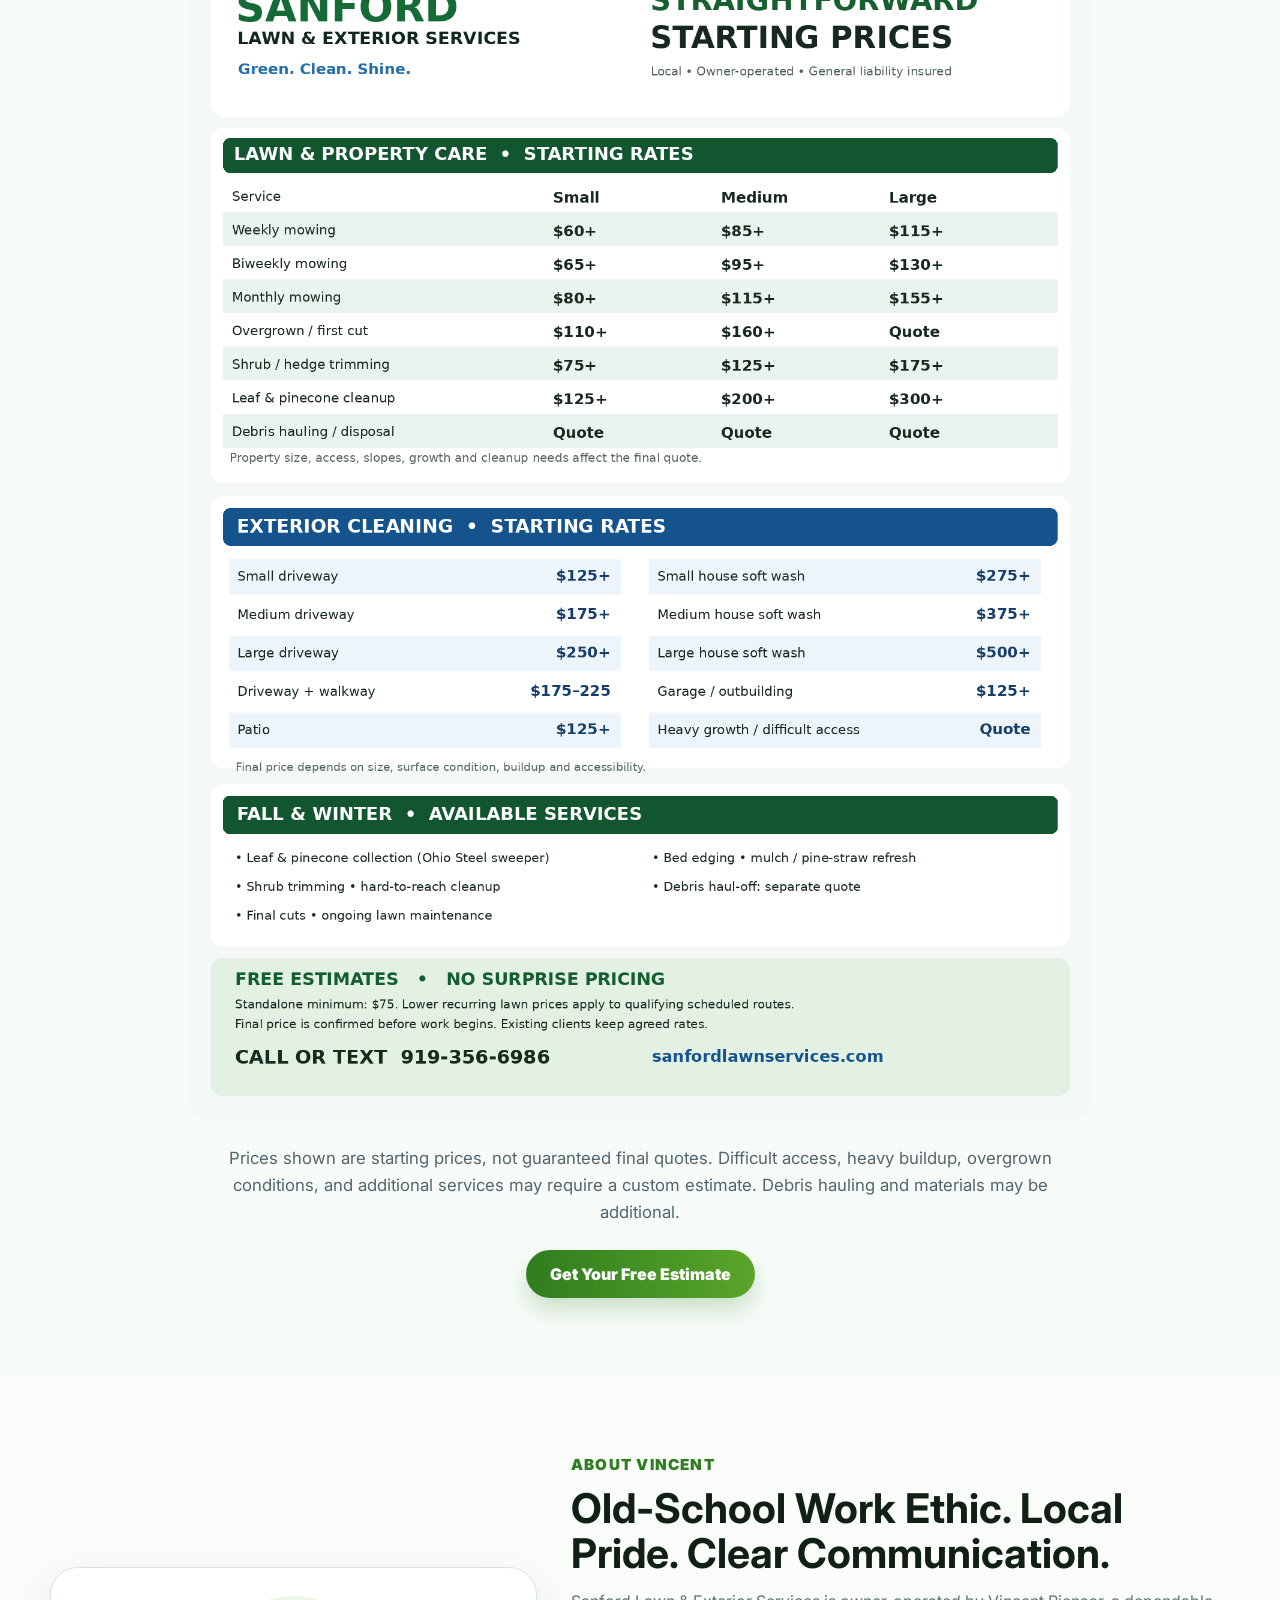
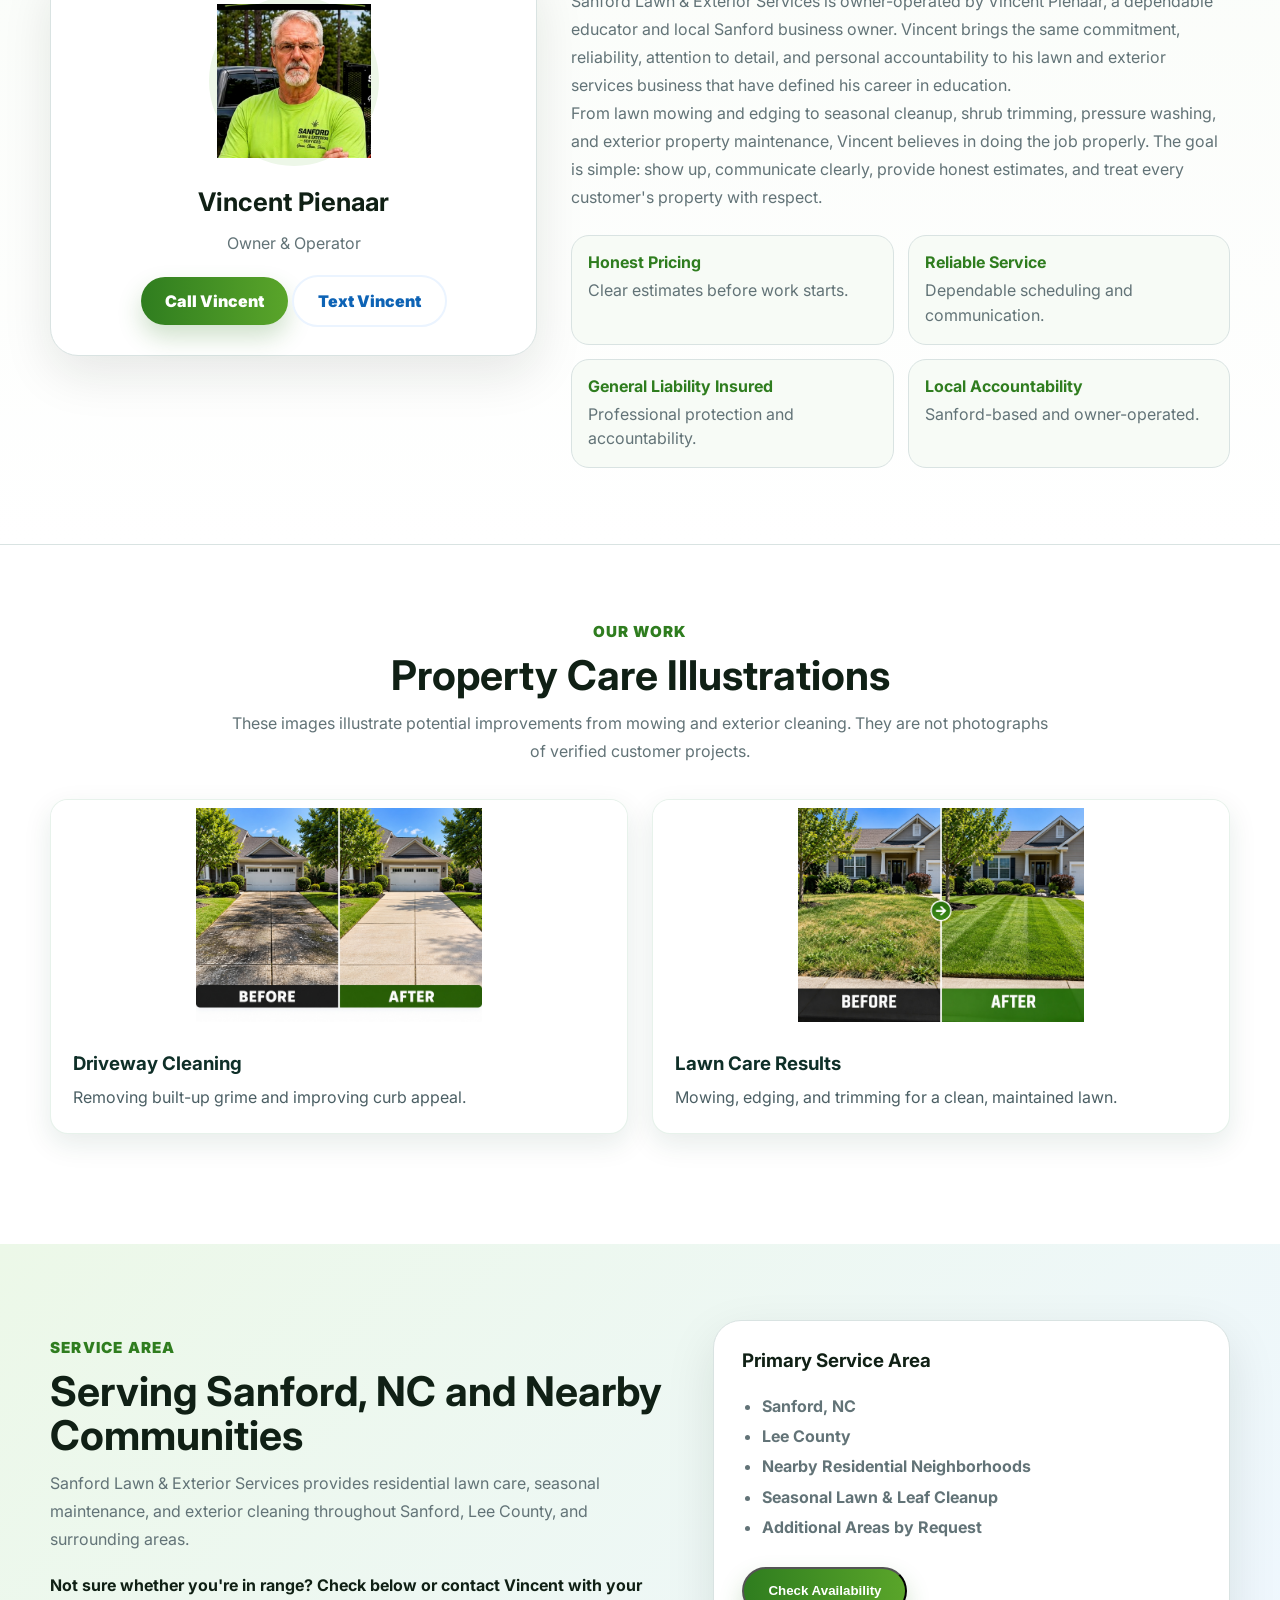
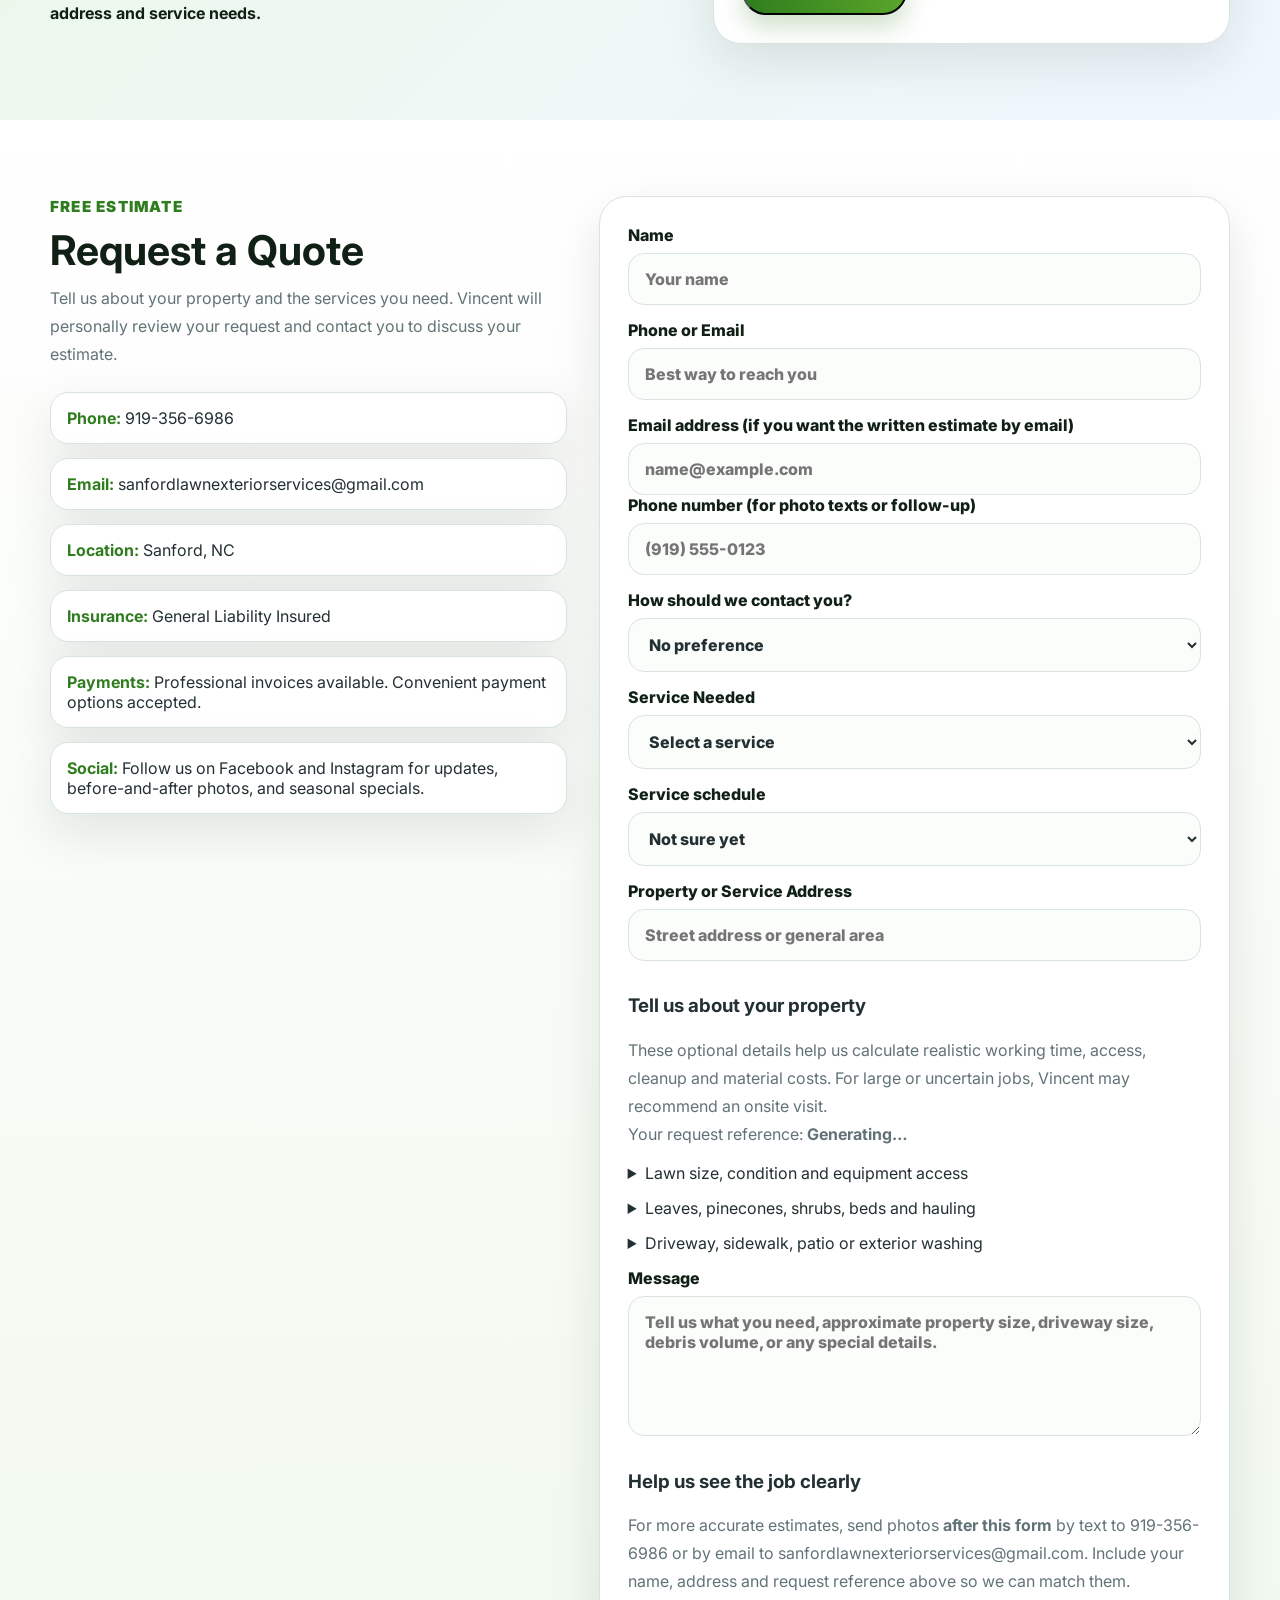
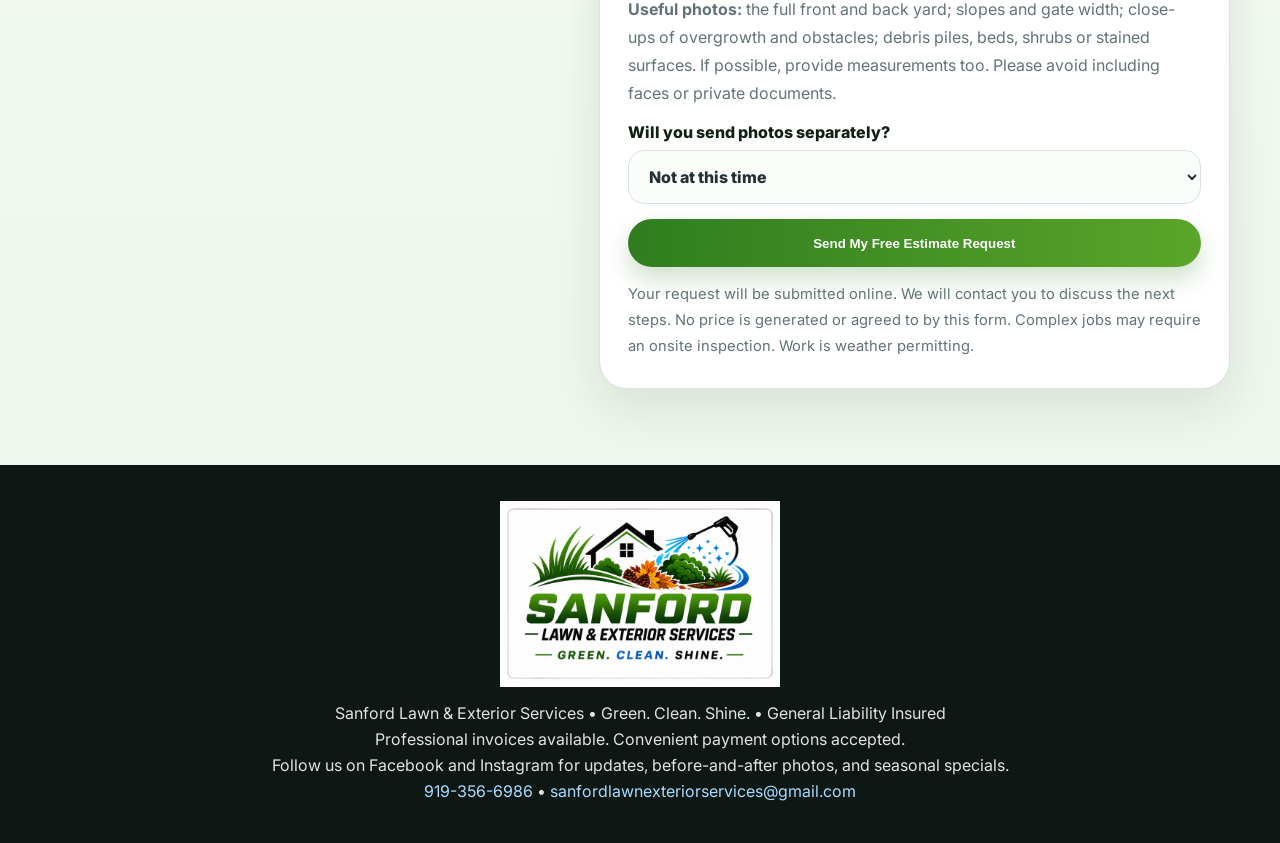
==== commit eb09edde: "SmartQuote: collect job details while preserving Formspree lead handling" ====
--- a/index.html
+++ b/index.html
@@ -910,15 +910,16 @@
 
     </div>
 
-    <!-- EXISTING FORMSPREE FORM - DO NOT CHANGE ENDPOINT -->
-
-    <form class="quote-form"
+    <!-- SmartQuote intake: existing Formspree endpoint and email subject are preserved -->
+
+    <form class="quote-form" id="smartquote-form"
           action="https://formspree.io/f/mrejwbop"
           method="POST">
 
       <input type="hidden"
              name="_subject"
              value="New Quote Request - Sanford Lawn & Exterior Services">
+      <input type="hidden" name="Lead_ID" id="sq-lead-id" value="">
 
       <label>
         Name
@@ -935,6 +936,23 @@
                placeholder="Best way to reach you"
                required>
       </label>
+      <div class="sq-grid">
+        <label>
+          Email address (if you want the written estimate by email)
+          <input type="email" name="Customer_Email" placeholder="name@example.com" autocomplete="email">
+        </label>
+        <label>
+          Phone number (for photo texts or follow-up)
+          <input type="tel" name="Phone" placeholder="(919) 555-0123" autocomplete="tel">
+        </label>
+      </div>
+      <label>
+        How should we contact you?
+        <select name="Preferred_Contact">
+          <option>No preference</option><option>Email</option><option>Text message</option><option>Phone call</option>
+        </select>
+      </label>
+
 
       <label>
         Service Needed
@@ -962,6 +980,16 @@
 
         </select>
       </label>
+      <label>
+        Service schedule
+        <select name="Frequency">
+          <option value="Not specified">Not sure yet</option>
+          <option>Weekly recurring</option><option>Every two weeks recurring</option>
+          <option>Monthly recurring</option><option>One-time job</option>
+          <option>Seasonal maintenance</option>
+        </select>
+      </label>
+
 
       <label>
         Property or Service Address
@@ -969,6 +997,97 @@
                name="Address"
                placeholder="Street address or general area">
       </label>
+      <div class="sq-intro">
+        <h3>Tell us about your property</h3>
+        <p>These optional details help us calculate realistic working time, access, cleanup and material costs. For large or uncertain jobs, Vincent may recommend an onsite visit.</p>
+        <p class="sq-reference">Your request reference: <strong id="sq-lead-display">Generating…</strong></p>
+      </div>
+      <details class="sq-details" id="sq-lawn">
+        <summary>Lawn size, condition and equipment access</summary>
+        <div class="sq-detail-body">
+          <div class="sq-grid">
+            <label>Approximate grass area (not lot size)
+              <select name="Mowable_Area">
+                <option value="Unknown">Not sure</option><option>Under 5,000 sq ft</option>
+                <option>5,000–10,000 sq ft</option><option>10,000–20,000 sq ft</option>
+                <option>20,000 sq ft to 1 acre</option><option>More than 1 acre</option>
+              </select>
+            </label>
+            <label>Current grass height
+              <select name="Grass_Height">
+                <option value="Unknown">Not sure</option><option>Regularly maintained</option>
+                <option>6–10 inches</option><option>Over 10 inches / heavily overgrown</option>
+              </select>
+            </label>
+            <label>Terrain and slopes
+              <select name="Terrain">
+                <option value="Unknown">Not sure</option><option>Mostly level</option>
+                <option>Some slopes</option><option>Steep or difficult slopes</option>
+              </select>
+            </label>
+            <label>Backyard mower access
+              <select name="Gate_Access">
+                <option value="Unknown">Not sure</option><option>Wide gate (60 inches or wider)</option>
+                <option>Narrow gate / push mower required</option>
+                <option>No mower access</option><option>No backyard</option>
+              </select>
+            </label>
+            <label>When was the grass last cut?
+              <select name="Last_Mowed">
+                <option value="Unknown">Not sure</option><option>Within 2 weeks</option>
+                <option>2–4 weeks ago</option><option>Over 4 weeks ago</option>
+              </select>
+            </label>
+          </div>
+          <label>Obstacles, pets, fences or other challenges
+            <textarea rows="2" name="Lawn_Conditions" placeholder="Trees, steep banks, narrow passages, gardens, fences..."></textarea>
+          </label>
+        </div>
+      </details>
+      <details class="sq-details" id="sq-cleanup">
+        <summary>Leaves, pinecones, shrubs, beds and hauling</summary>
+        <div class="sq-detail-body">
+          <div class="sq-grid">
+            <label>Amount of debris
+              <select name="Debris_Amount">
+                <option value="Unknown">Not sure</option><option>Light / scattered</option>
+                <option>Moderate / some piles</option><option>Heavy / thick coverage</option>
+                <option>Very heavy / multiple loads</option>
+              </select>
+            </label>
+            <label>Disposal required?
+              <select name="Disposal">
+                <option value="Unknown">Not sure</option><option>Curbside where permitted</option>
+                <option>Bag and leave onsite</option><option>Haul offsite / disposal required</option>
+              </select>
+            </label>
+          </div>
+          <label>Estimated number/size of beds, shrubs or cleanup areas
+            <textarea rows="2" name="Cleanup_Details" placeholder="e.g., six shrubs, four beds, leaves front and back"></textarea>
+          </label>
+        </div>
+      </details>
+      <details class="sq-details" id="sq-washing">
+        <summary>Driveway, sidewalk, patio or exterior washing</summary>
+        <div class="sq-detail-body">
+          <div class="sq-grid">
+            <label>Approximate dimensions
+              <input type="text" name="Wash_Dimensions" placeholder="e.g., 40 ft × 15 ft driveway">
+            </label>
+            <label>Surface condition
+              <select name="Wash_Condition">
+                <option value="Unknown">Not sure</option><option>Light dirt</option>
+                <option>Normal staining/algae</option><option>Heavy buildup</option>
+                <option>Delicate/unknown surface</option>
+              </select>
+            </label>
+          </div>
+          <label>Other exterior cleaning details
+            <textarea rows="2" name="Wash_Details" placeholder="Water access, stairs, delicate surfaces, height, drainage or severe staining"></textarea>
+          </label>
+        </div>
+      </details>
+
 
       <label>
         Message
@@ -980,14 +1099,23 @@
 
       </label>
 
+      <div class="sq-photo-guide">
+        <h3>Help us see the job clearly</h3>
+        <p>For more accurate estimates, send photos <strong>after this form</strong> by text to <a href="sms:+19193566986">919-356-6986</a> or by email to <a href="mailto:sanfordlawnexteriorservices@gmail.com?subject=Property%20photos%20for%20estimate">sanfordlawnexteriorservices@gmail.com</a>. Include your name, address and request reference above so we can match them.</p>
+        <p><strong>Useful photos:</strong> the full front and back yard; slopes and gate width; close-ups of overgrowth and obstacles; debris piles, beds, shrubs or stained surfaces. If possible, provide measurements too. Please avoid including faces or private documents.</p>
+      </div>
+      <label>
+        Will you send photos separately?
+        <select name="Photos_Planned"><option>Not at this time</option><option>Yes, by text</option><option>Yes, by email</option></select>
+      </label>
       <button class="btn btn-primary"
               type="submit">
-        Send Quote Request
+        Send My Free Estimate Request
       </button>
 
       <p class="form-note">
         Your request will be submitted online.
-        We will contact you to discuss the next steps.
+        We will contact you to discuss the next steps. No price is generated or agreed to by this form. Complex jobs may require an onsite inspection. Work is weather permitting.
       </p>
 
     </form>
